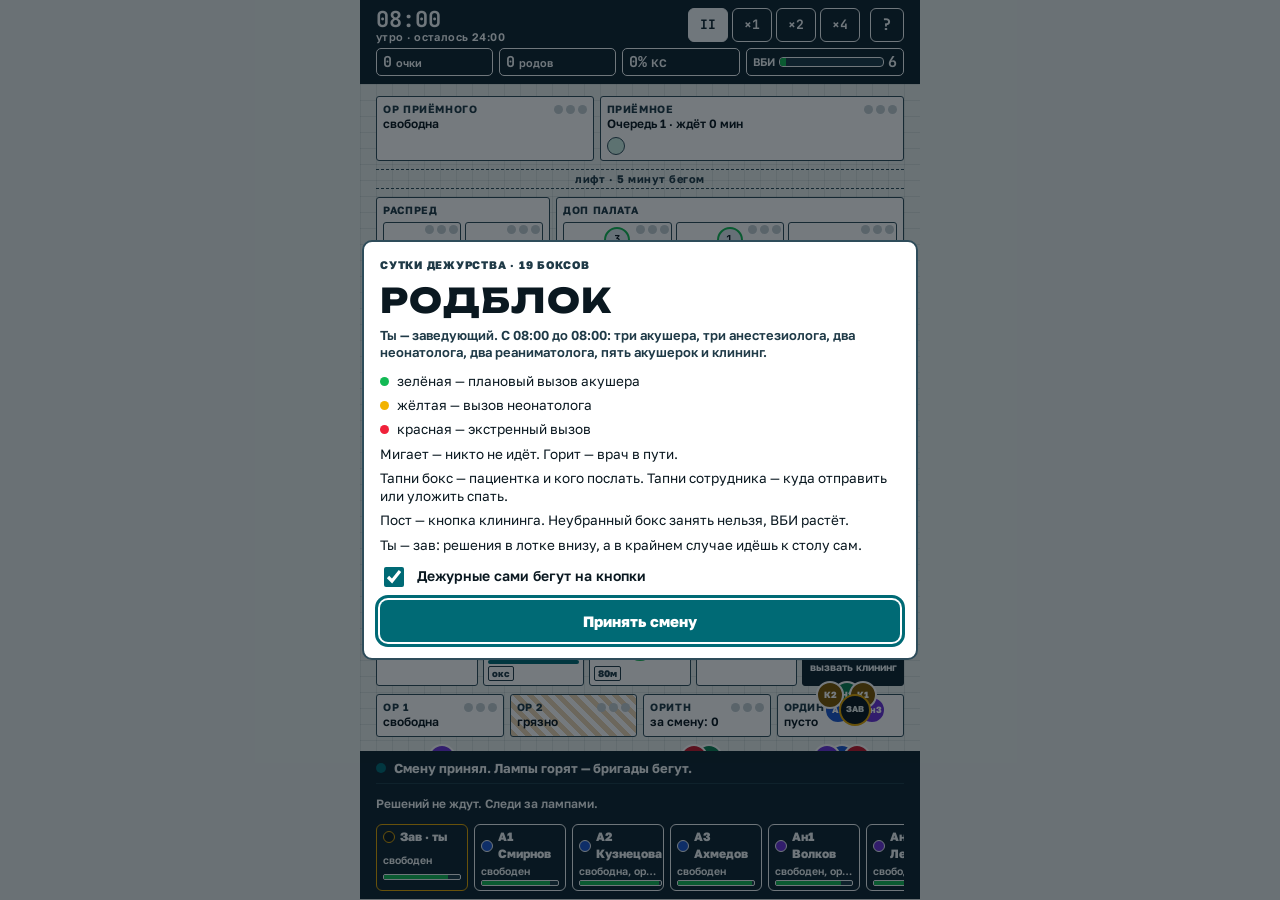
==== index.html @ 750692af "Родблок: менеджер родового отделения в духе Theme Hospital Сутки дежурства за заведующего: 19 боксов" ====
<!doctype html>
<html lang="ru">
<head>
<meta charset="utf-8">
<meta name="viewport" content="width=device-width, initial-scale=1, viewport-fit=cover">
<meta name="theme-color" content="#0E2430">
<meta name="description" content="Родблок — менеджер родового отделения в духе Theme Hospital: сутки дежурства за заведующего.">
<title>Родблок</title>
<link rel="icon" href="data:image/svg+xml,%3Csvg xmlns='http://www.w3.org/2000/svg' viewBox='0 0 32 32'%3E%3Crect width='32' height='32' rx='6' fill='%230E2430'/%3E%3Ccircle cx='9' cy='16' r='4' fill='%2312B954'/%3E%3Ccircle cx='16' cy='16' r='4' fill='%23F2B300'/%3E%3Ccircle cx='23' cy='16' r='4' fill='%23F0213A'/%3E%3C/svg%3E">
<link rel="preconnect" href="https://fonts.googleapis.com"><link rel="preconnect" href="https://fonts.gstatic.com" crossorigin>
<link rel="stylesheet" href="https://fonts.googleapis.com/css2?family=Golos+Text:wght@400;600;700;800&family=JetBrains+Mono:wght@500;700&family=Unbounded:wght@700;800&display=swap">
<style>
:root { color-scheme: light; padding-top: env(safe-area-inset-top, 0px); padding-bottom: env(safe-area-inset-bottom, 0px); }
html, body { margin: 0; }
img { max-width: 100%; }
/* План этажа: бумага с сеткой, чернильные стены, лампы вызова — единственный яркий акцент */
:root {
  --bg: #E7EDEB; --paper: #FFFFFF; --ink: #0A1820; --ink2: #1F3A47; --line: #2E4C5A; --grid: rgba(31, 58, 71, .09);
  --desk: #0E2430; --on-desk: #F3F8FA; --desk2: #1C3B49;
  --accent: #006A75; --on-accent: #FFFFFF;
  --ok: #08703D; --warn: #8F4F00; --bad: #B3101D; --violet: #5428C2; --pink: #A3104F;
  --lamp-g: #12B954; --lamp-y: #F2B300; --lamp-r: #F0213A; --lamp-off: #C3CED3;
  --ph-lat: #DDE8F0; --ph-act: #CBEDE3; --ph-pp: #F7DCE8;
  --dirty: #6E3F0C; --dirty-bg: #EBD6B4;
  --c-zav: #0A1820; --c-obst: #1B57CF; --c-anest: #6B32D9; --c-neo: #097F53; --c-reanim: #C4182A; --c-clean: #7D5800; --on-tok: #FFFFFF; --gold: #E1A400;
  --sheet: #FFFFFF; --scrim: rgba(4, 14, 20, .55);
  --f-ui: "Golos Text", system-ui, -apple-system, "Segoe UI", sans-serif;
  --f-d: "Unbounded", "Golos Text", system-ui, sans-serif;
  --f-m: "JetBrains Mono", ui-monospace, "SF Mono", Menlo, monospace;
}
@media (prefers-color-scheme: dark) {
  :root:not([data-theme="light"]) {
    --bg: #0A141A; --paper: #12222B; --ink: #F2F7F9; --ink2: #CFE1E8; --line: #8BB0BF; --grid: rgba(139, 176, 191, .09);
    --desk: #152E3A; --on-desk: #F3F8FA; --desk2: #2A4C5B;
    --accent: #45D3DD; --on-accent: #04161B;
    --ok: #45E08F; --warn: #FFB547; --bad: #FF6170; --violet: #B49BFF; --pink: #FF7AB0;
    --lamp-g: #2BE071; --lamp-y: #FFC933; --lamp-r: #FF4459; --lamp-off: #2C3E47;
    --ph-lat: #1D3442; --ph-act: #143F37; --ph-pp: #43203A;
    --dirty: #F3B565; --dirty-bg: #3D2B15;
    --c-zav: #F2F7F9; --c-obst: #6E9DFF; --c-anest: #B08BFF; --c-neo: #3DDC9C; --c-reanim: #FF6B79; --c-clean: #E6BA48; --on-tok: #06121A; --gold: #FFC533;
    --sheet: #12222B; --scrim: rgba(0, 0, 0, .62);
    color-scheme: dark;
  }
}
:root[data-theme="dark"] {
  --bg: #0A141A; --paper: #12222B; --ink: #F2F7F9; --ink2: #CFE1E8; --line: #8BB0BF; --grid: rgba(139, 176, 191, .09);
  --desk: #152E3A; --on-desk: #F3F8FA; --desk2: #2A4C5B;
  --accent: #45D3DD; --on-accent: #04161B;
  --ok: #45E08F; --warn: #FFB547; --bad: #FF6170; --violet: #B49BFF; --pink: #FF7AB0;
  --lamp-g: #2BE071; --lamp-y: #FFC933; --lamp-r: #FF4459; --lamp-off: #2C3E47;
  --ph-lat: #1D3442; --ph-act: #143F37; --ph-pp: #43203A;
  --dirty: #F3B565; --dirty-bg: #3D2B15;
  --c-zav: #F2F7F9; --c-obst: #6E9DFF; --c-anest: #B08BFF; --c-neo: #3DDC9C; --c-reanim: #FF6B79; --c-clean: #E6BA48; --on-tok: #06121A; --gold: #FFC533;
  --sheet: #12222B; --scrim: rgba(0, 0, 0, .62);
  color-scheme: dark;
}
html, body { background: var(--bg); color: var(--ink); }
body { font-family: var(--f-ui); font-size: 14px; line-height: 1.35; -webkit-tap-highlight-color: transparent; }
body::before { content: ""; position: fixed; inset: 0 0 auto; height: env(safe-area-inset-top, 0px); z-index: 30; background: var(--desk); }
button { font: inherit; color: inherit; cursor: pointer; }
button:focus-visible, [data-act]:focus-visible { outline: 3px solid var(--accent); outline-offset: 2px; }
#app { max-width: 560px; margin: 0 auto; min-height: 100%; display: flex; flex-direction: column; }

/* HUD */
.hud { position: sticky; top: env(safe-area-inset-top, 0px); z-index: 20; background: var(--desk); color: var(--on-desk); }
.hud-in { padding-left: max(16px, env(safe-area-inset-left, 0px)); padding-right: max(16px, env(safe-area-inset-right, 0px)); padding-block: 8px; display: grid; gap: 6px; }
.hud-row { display: flex; align-items: center; gap: 10px; }
.brand { font-family: var(--f-d); font-weight: 800; font-size: 13px; letter-spacing: .08em; }
.clock { font-family: var(--f-m); font-weight: 700; font-size: 22px; font-variant-numeric: tabular-nums; line-height: 1; }
.clock small { display: block; font-family: var(--f-ui); font-size: 11px; font-weight: 600; letter-spacing: .04em; opacity: 1; color: var(--on-desk); }
.speed { margin-left: auto; display: flex; gap: 4px; }
.speed button, .gear { min-width: 40px; height: 34px; border-radius: 6px; border: 1.5px solid var(--on-desk); background: transparent; color: var(--on-desk); font-weight: 700; font-size: 13px; font-family: var(--f-m); }
.speed button[aria-pressed="true"] { background: var(--on-desk); color: var(--desk); }
.gear { min-width: 34px; font-size: 16px; }
.stats { gap: 6px; }
.stat { flex: 1; min-width: 0; display: flex; align-items: baseline; gap: 4px; padding: 3px 6px; border: 1px solid var(--on-desk); border-radius: 5px; }
.stat b { font-family: var(--f-m); font-size: 15px; font-variant-numeric: tabular-nums; }
.stat span { font-size: 11px; font-weight: 600; }
.stat.vbi { flex: 1.4; align-items: center; }
.meter { flex: 1; height: 8px; border-radius: 4px; background: var(--desk2); border: 1px solid var(--on-desk); overflow: hidden; }
.meter i { display: block; height: 100%; width: 0; background: var(--lamp-g); transition: width .4s; }

/* План этажа */
.board { position: relative; flex: 1; padding-left: max(16px, env(safe-area-inset-left, 0px)); padding-right: max(16px, env(safe-area-inset-right, 0px)); padding-block: 12px 14px; display: grid; gap: 8px;
  background-image: linear-gradient(var(--grid) 1px, transparent 1px), linear-gradient(90deg, var(--grid) 1px, transparent 1px); background-size: 16px 16px; }
.wing { display: grid; gap: 6px; }
.w-priem { grid-template-columns: 1.25fr 1.75fr; }
.w-rd { grid-template-columns: 1fr 2fr; }
.w-bottom { grid-template-columns: repeat(4, 1fr); }
.room { position: relative; background: var(--paper); border: 1.5px solid var(--line); border-radius: 3px; padding: 5px 6px; min-width: 0; cursor: pointer; }
.lbl { font-size: 10.5px; font-weight: 700; letter-spacing: .06em; text-transform: uppercase; color: var(--ink2); display: flex; justify-content: space-between; gap: 4px; align-items: center; }
.lift { text-align: center; font-size: 11px; font-weight: 700; color: var(--ink2); letter-spacing: .05em; border-block: 1.5px dashed var(--line); padding-block: 2px; }
.sub { font-size: 12px; font-weight: 600; color: var(--ink); }
.queue { display: flex; flex-wrap: wrap; gap: 3px; margin-top: 4px; min-height: 18px; }
.qd { width: 16px; height: 16px; border-radius: 50%; background: var(--ph-act); border: 1.5px solid var(--line); }
.qd.hot { background: var(--lamp-r); border-color: var(--bad); }
.beds { display: grid; gap: 4px; margin-top: 4px; }
.beds.b2 { grid-template-columns: repeat(2, 1fr); }
.beds.b6 { grid-template-columns: repeat(3, 1fr); }
.bed { position: relative; height: 34px; border: 1.5px solid var(--line); border-radius: 3px; display: flex; align-items: center; justify-content: center; gap: 3px; background: var(--paper); cursor: pointer; }
.bed .lamps { position: absolute; top: 2px; right: 2px; }
.boxes { display: grid; grid-template-columns: repeat(5, 1fr); gap: 5px; }
.box { position: relative; min-height: 72px; background: var(--paper); border: 1.5px solid var(--line); border-radius: 3px; padding: 3px 4px 4px; display: flex; flex-direction: column; gap: 2px; cursor: pointer; min-width: 0; }
.bx-h { display: flex; justify-content: space-between; align-items: center; }
.bx-n { font-family: var(--f-m); font-size: 12px; font-weight: 700; }
.bx-b { flex: 1; display: flex; align-items: center; justify-content: center; }
.bx-f { display: flex; flex-wrap: wrap; gap: 2px; min-height: 13px; }
.dbar { height: 4px; border-radius: 2px; background: var(--lamp-off); overflow: hidden; }
.dbar i { display: block; height: 100%; background: var(--accent); }
.zone-tag { position: absolute; left: 3px; bottom: -1px; }
.dirty { background: repeating-linear-gradient(45deg, var(--dirty-bg) 0 5px, var(--paper) 5px 10px); }
.dirty-l { font-size: 10px; font-weight: 800; color: var(--dirty); text-transform: uppercase; letter-spacing: .04em; text-align: center; }
.post { background: var(--desk); color: var(--on-desk); border-color: var(--desk); display: flex; flex-direction: column; align-items: center; justify-content: center; gap: 3px; text-align: center; }
.post b { font-size: 11px; letter-spacing: .05em; text-transform: uppercase; }
.post .cnt { font-family: var(--f-m); font-size: 18px; font-weight: 700; }
.post small { font-size: 10.5px; font-weight: 700; }

/* пациентка */
.pt { width: 28px; height: 28px; border-radius: 50%; display: inline-flex; align-items: center; justify-content: center; font-family: var(--f-m); font-weight: 700; font-size: 13px; color: var(--ink); background: var(--ph-act); border: 2.5px solid var(--lamp-g); }
.pt.lat { background: var(--ph-lat); }
.pt.sec { background: var(--violet); color: var(--on-tok); }
.pt.pp { background: var(--ph-pp); font-size: 10px; }
.pt.em { background: var(--lamp-r); color: #fff; }
.pt.c-S { border-color: var(--lamp-y); }
.pt.c-P, .pt.c-B { border-color: var(--lamp-r); }
.pt.c-B { animation: blink .7s steps(2, start) infinite; }
.pt.sm { width: 22px; height: 22px; font-size: 11px; border-width: 2px; }
.tag { font-size: 9.5px; font-weight: 800; line-height: 1; padding: 2px 3px; border-radius: 2px; border: 1px solid currentColor; color: var(--ink2); }
.tag.r { color: var(--bad); } .tag.v { color: var(--violet); } .tag.o { color: var(--ok); } .tag.w { color: var(--warn); }

/* лампы вызова */
.lamps { display: inline-flex; gap: 3px; }
.lamp { width: 9px; height: 9px; border-radius: 50%; background: var(--lamp-off); display: inline-block; }
.lamp.g.on { background: var(--lamp-g); } .lamp.y.on { background: var(--lamp-y); } .lamp.r.on { background: var(--lamp-r); }
.lamp.on.blink { animation: blink .8s steps(2, start) infinite; box-shadow: 0 0 0 2px var(--paper), 0 0 6px 1px currentColor; }
.lamp.g { color: var(--lamp-g); } .lamp.y { color: var(--lamp-y); } .lamp.r { color: var(--lamp-r); }
@keyframes blink { to { visibility: hidden; } }

/* бригада */
.tokens { position: absolute; inset: 0; pointer-events: none; }
.tok { position: absolute; left: 0; top: 0; width: 24px; height: 24px; margin: -12px 0 0 -12px; border-radius: 50%; display: flex; align-items: center; justify-content: center; font-size: 9px; font-weight: 800; color: var(--on-tok); border: 2px solid var(--paper); pointer-events: auto; cursor: pointer; transition-property: transform; transition-timing-function: linear; will-change: transform; z-index: 5; }
.tok.zav { background: var(--c-zav); color: var(--bg); border-color: var(--gold); width: 28px; height: 28px; margin: -14px 0 0 -14px; font-size: 8.5px; z-index: 6; }
.tok.obst { background: var(--c-obst); } .tok.anest { background: var(--c-anest); } .tok.neo { background: var(--c-neo); } .tok.reanim { background: var(--c-reanim); } .tok.clean { background: var(--c-clean); }
.tok.rest { opacity: .55; } .tok.away { display: none; }
.tok.tired::after { content: ""; position: absolute; right: -3px; top: -3px; width: 8px; height: 8px; border-radius: 50%; background: var(--lamp-y); border: 1.5px solid var(--paper); }

/* нижняя панель */
.dock { position: sticky; bottom: 0; z-index: 20; background: var(--desk); color: var(--on-desk); padding-bottom: env(safe-area-inset-bottom, 0px); }
.dock-in { padding-left: max(16px, env(safe-area-inset-left, 0px)); padding-right: max(16px, env(safe-area-inset-right, 0px)); padding-block: 6px 8px; display: grid; gap: 6px; }
.tray, .staffbar { display: flex; gap: 6px; overflow-x: auto; scrollbar-width: none; }
.tray::-webkit-scrollbar, .staffbar::-webkit-scrollbar { display: none; }
.tray:empty::before { content: "Решений не ждут. Следи за лампами."; font-size: 12px; font-weight: 600; padding: 6px 0; }
.pill { flex: none; border: 1.5px solid var(--on-desk); background: transparent; color: var(--on-desk); border-radius: 16px; padding: 5px 10px; font-size: 12.5px; font-weight: 700; white-space: nowrap; }
.pill.red { background: var(--lamp-r); border-color: var(--lamp-r); color: #fff; animation: pulse 1.2s ease-in-out infinite; }
.pill.zv { background: var(--gold); border-color: var(--gold); color: #1A1200; }
@keyframes pulse { 50% { transform: scale(1.04); } }
.chip { flex: none; width: 92px; text-align: left; border-radius: 6px; border: 1.5px solid var(--on-desk); background: transparent; color: var(--on-desk); padding: 4px 6px; display: grid; gap: 2px; }
.chip .cn { display: flex; gap: 5px; align-items: center; font-weight: 800; font-size: 12px; }
.chip .dot { width: 10px; height: 10px; border-radius: 50%; flex: none; border: 1.5px solid var(--on-desk); }
.chip .cs { font-size: 10.5px; font-weight: 600; white-space: nowrap; overflow: hidden; text-overflow: ellipsis; }
.chip .en { height: 4px; border-radius: 2px; background: var(--desk2); border: 1px solid var(--on-desk); overflow: hidden; }
.chip .en i { display: block; height: 100%; background: var(--lamp-g); }
.chip.zav { border-color: var(--gold); }
.dot.zav { background: var(--c-zav); border-color: var(--gold); } .dot.obst { background: var(--c-obst); } .dot.anest { background: var(--c-anest); } .dot.neo { background: var(--c-neo); } .dot.reanim { background: var(--c-reanim); } .dot.clean { background: var(--c-clean); }

/* шторка и модалки */
.scrim { position: fixed; inset: 0; background: var(--scrim); z-index: 40; }
.sheet { position: fixed; left: 0; right: 0; bottom: 0; z-index: 41; max-height: 78vh; overflow-y: auto; background: var(--sheet); color: var(--ink); border-top: 2px solid var(--line); border-radius: 12px 12px 0 0; padding-left: max(16px, env(safe-area-inset-left, 0px)); padding-right: max(16px, env(safe-area-inset-right, 0px)); padding-block: 14px calc(16px + env(safe-area-inset-bottom, 0px)); max-width: 560px; margin: 0 auto; }
.modal { position: fixed; inset: 0; z-index: 42; display: flex; align-items: center; justify-content: center; padding-left: max(16px, env(safe-area-inset-left, 0px)); padding-right: max(16px, env(safe-area-inset-right, 0px)); padding-block: calc(12px + env(safe-area-inset-top, 0px)) calc(12px + env(safe-area-inset-bottom, 0px)); }
.card { width: 100%; max-width: 520px; max-height: 100%; overflow-y: auto; background: var(--sheet); color: var(--ink); border: 2px solid var(--line); border-radius: 10px; padding: 16px; display: grid; gap: 10px; }
.card.red { border-color: var(--bad); box-shadow: 0 0 0 4px color-mix(in srgb, var(--lamp-r) 35%, transparent); }
.eyebrow { font-size: 11px; font-weight: 800; letter-spacing: .07em; text-transform: uppercase; color: var(--ink2); }
.card.red .eyebrow { color: var(--bad); }
h2 { font-family: var(--f-d); font-weight: 800; font-size: 19px; line-height: 1.2; margin: 0; text-wrap: balance; }
h3 { font-size: 15px; margin: 0; }
.who { font-size: 13px; font-weight: 600; color: var(--ink2); }
.clue { font-size: 15px; line-height: 1.45; margin: 0; }
.opts { display: grid; gap: 8px; }
.opt { text-align: left; padding: 11px 12px; border-radius: 8px; border: 1.5px solid var(--line); background: var(--paper); color: var(--ink); font-size: 14.5px; font-weight: 600; line-height: 1.3; }
.opt:active { transform: translateY(1px); }
.fb { border-radius: 8px; padding: 10px 12px; border: 2px solid var(--ok); display: grid; gap: 6px; }
.fb.bad { border-color: var(--bad); }
.fb b { font-size: 15px; } .fb.ok b { color: var(--ok); } .fb.bad b { color: var(--bad); }
.btn { border: 0; border-radius: 8px; padding: 11px 16px; font-weight: 800; font-size: 15px; background: var(--accent); color: var(--on-accent); }
.btn.o { background: transparent; color: var(--ink); border: 1.5px solid var(--line); }
.btn.sm { padding: 7px 10px; font-size: 13px; }
.row { display: flex; gap: 8px; flex-wrap: wrap; align-items: center; }
.kv { display: grid; grid-template-columns: auto 1fr; gap: 3px 10px; font-size: 13.5px; }
.kv dt { font-weight: 700; color: var(--ink2); } .kv dd { margin: 0; font-weight: 600; }
.tasklist { display: grid; gap: 8px; }
.tk { border: 1.5px solid var(--line); border-radius: 8px; padding: 8px 10px; display: grid; gap: 6px; }
.tk.red { border-color: var(--bad); }
.tk-h { display: flex; justify-content: space-between; gap: 8px; font-weight: 800; }
.need { font-size: 13px; font-weight: 600; }
.ctg { width: 100%; height: auto; display: block; border: 1.5px solid var(--line); border-radius: 6px; background: var(--paper); }
.ctg .gl { stroke: var(--grid); stroke-width: 1; } .ctg .gm { stroke: var(--ink2); stroke-width: .6; opacity: .45; }
.ctg .band { fill: var(--ph-act); opacity: .7; }
.ctg .fhr { fill: none; stroke: var(--ink); stroke-width: 1.4; stroke-linejoin: round; }
.ctg .toco { fill: none; stroke: var(--accent); stroke-width: 1.4; }
.ctg text { fill: var(--ink2); font-size: 9px; font-family: var(--f-m); font-weight: 700; }
.legend { display: grid; gap: 6px; font-size: 13.5px; }
.legend div { display: flex; gap: 8px; align-items: center; }
.toasts { position: fixed; z-index: 35; top: calc(env(safe-area-inset-top, 0px) + 92px); left: 0; right: 0; display: grid; justify-items: center; gap: 6px; pointer-events: none; padding-left: max(16px, env(safe-area-inset-left, 0px)); padding-right: max(16px, env(safe-area-inset-right, 0px)); }
.toast { max-width: 520px; width: 100%; background: var(--sheet); color: var(--ink); border: 2px solid var(--line); border-radius: 8px; padding: 7px 10px; font-size: 13px; font-weight: 700; display: flex; gap: 8px; align-items: center; animation: tin .25s ease-out; }
.toast i { width: 10px; height: 10px; border-radius: 50%; flex: none; background: var(--accent); }
.toast.bad { border-color: var(--bad); } .toast.bad i { background: var(--lamp-r); }
.toast.good i { background: var(--lamp-g); } .toast.warn { border-color: var(--warn); } .toast.warn i { background: var(--lamp-y); }
@keyframes tin { from { transform: translateY(-6px); opacity: 0; } }
.big { font-family: var(--f-d); font-weight: 800; font-size: 34px; letter-spacing: .04em; line-height: 1; margin: 0; }
.stars { font-size: 26px; letter-spacing: 4px; color: var(--gold); }
.rep { display: grid; grid-template-columns: repeat(3, minmax(0, 1fr)); gap: 6px; }
.rep span { overflow-wrap: anywhere; }
.rep div { border: 1.5px solid var(--line); border-radius: 6px; padding: 6px; display: grid; }
.rep b { font-family: var(--f-m); font-size: 18px; } .rep span { font-size: 11.5px; font-weight: 700; color: var(--ink2); }
.revl { display: grid; gap: 6px; font-size: 13px; }
.revl div { border-bottom: 1px solid var(--grid); padding-bottom: 6px; }
.ok-t { color: var(--ok); font-weight: 800; } .bad-t { color: var(--bad); font-weight: 800; }
.switch { display: flex; gap: 10px; align-items: center; font-weight: 600; font-size: 14px; }
.switch input { width: 20px; height: 20px; accent-color: var(--accent); }
@media (prefers-reduced-motion: reduce) { .tok { transition: none !important; } .lamp.on.blink, .pill.red, .pt.c-B { animation: none; } .toast { animation: none; } }
.zones { display: flex; flex-wrap: wrap; gap: 4px; }
.zn { font-size: 11px; font-weight: 700; color: var(--ink2); padding: 2px 7px; border: 1px solid var(--line); border-radius: 10px; background: var(--paper); }
.zn.hot { color: var(--bad); border-color: var(--bad); }
.room.static { cursor: default; }
.box > *, .bed > *, .room > *, .chip > *, .pill > * { pointer-events: none; }
.room.static > .beds { pointer-events: auto; }
.opt[disabled] { border-style: dashed; cursor: default; }
[hidden] { display: none !important; }
.ticker { display: flex; gap: 8px; align-items: center; width: 100%; min-width: 0; text-align: left; background: transparent; border: 0; border-bottom: 1px solid var(--desk2); color: var(--on-desk); font-size: 13px; font-weight: 700; padding: 3px 0 6px; }
.ticker span { flex: 1; min-width: 0; white-space: nowrap; overflow: hidden; text-overflow: ellipsis; }
.ticker b { flex: none; font-size: 11px; letter-spacing: .05em; text-transform: uppercase; text-decoration: underline; text-underline-offset: 3px; }
.ticker i { width: 10px; height: 10px; border-radius: 50%; flex: none; background: var(--accent); }
.ticker.bad i { background: var(--lamp-r); } .ticker.good i { background: var(--lamp-g); } .ticker.warn i { background: var(--lamp-y); }
.ticker.flash span { animation: tflash .7s ease-out; }
@keyframes tflash { from { color: var(--lamp-y); } }
.ticker > * { pointer-events: none; }
.lbl > span:first-child { min-width: 0; }
.lbl .lamps { flex: none; }
.box { min-height: 66px; }
.clock small { white-space: nowrap; }
.boss { display: grid; grid-template-columns: auto minmax(0, 1fr) auto; align-items: center; column-gap: 8px; row-gap: 4px; border-radius: 6px; padding: 5px 8px; background: var(--bad); color: var(--paper); font-size: 12.5px; font-weight: 700; min-width: 0; }
.boss b { font-family: var(--f-d); font-size: 11px; letter-spacing: .08em; flex: none; }
.boss .bn { min-width: 0; white-space: nowrap; overflow: hidden; text-overflow: ellipsis; }
.boss .bt { flex: none; font-family: var(--f-m); font-variant-numeric: tabular-nums; }
.boss .hp { grid-column: 1 / -1; height: 7px; border-radius: 4px; border: 1.5px solid var(--paper); overflow: hidden; }
.boss .hp i { display: block; height: 100%; background: var(--paper); transition: width .4s; }
.boss.warn { background: var(--lamp-y); color: #1A1200; animation: pulse 1.4s ease-in-out infinite; }
.qd.opb { background: var(--violet); border-color: var(--violet); }
@media (prefers-reduced-motion: reduce) { .boss.warn { animation: none; } }
</style>
</head>
<body>
<div id="app">
  <header class="hud"><div class="hud-in">
    <div class="hud-row">
      <div class="clock"><span id="clk">08:00</span><small id="clkSub">сутки начались</small></div>
      <div class="speed" role="group" aria-label="Скорость игры">
        <button type="button" id="sp0" data-act="speed" data-v="0" aria-label="Пауза">II</button>
        <button type="button" id="sp1" data-act="speed" data-v="1">×1</button>
        <button type="button" id="sp2" data-act="speed" data-v="2">×2</button>
        <button type="button" id="sp4" data-act="speed" data-v="4">×4</button>
      </div>
      <button type="button" class="gear" data-act="settings" aria-label="Правила и настройки">?</button>
    </div>
    <div class="hud-row stats">
      <div class="stat"><b id="hScore">0</b><span>очки</span></div>
      <div class="stat"><b id="hBirths">0</b><span>родов</span></div>
      <div class="stat"><b id="hCs">0%</b><span>КС</span></div>
      <div class="stat vbi"><span>ВБИ</span><div class="meter"><i id="hVbiBar"></i></div><b id="hVbi">6</b></div>
    </div>
    <div class="boss" id="boss" hidden></div>
  </div></header>
  <main class="board" id="board">
    <section class="wing w-priem">
      <div class="room" id="r-orP" data-act="room" data-loc="orP"></div>
      <div class="room" id="r-priem" data-act="room" data-loc="priem"></div>
    </section>
    <div class="lift">лифт · 5 минут бегом</div>
    <section class="wing w-rd">
      <div class="room static"><div class="lbl"><span>Распред</span></div><div class="beds b2" id="beds-raspred"></div></div>
      <div class="room static"><div class="lbl"><span>Доп палата</span></div><div class="beds b6" id="beds-dop"></div></div>
    </section>
    <div class="zones" id="zones"></div>
    <section class="boxes" id="boxes"></section>
    <section class="wing w-bottom">
      <div class="room" id="r-or1" data-act="room" data-loc="or1"></div>
      <div class="room" id="r-or2" data-act="room" data-loc="or2"></div>
      <div class="room" id="r-oritn" data-act="room" data-loc="oritn"></div>
      <div class="room" id="r-ord" data-act="room" data-loc="ord"></div>
    </section>
    <div class="tokens" id="tokens"></div>
  </main>
  <footer class="dock"><div class="dock-in">
    <button type="button" class="ticker" id="ticker" data-act="log" aria-label="Журнал смены"></button>
    <div class="tray" id="tray"></div>
    <div class="staffbar" id="staffbar"></div>
  </div></footer>
</div>
<div class="scrim" id="scrim" hidden data-act="close"></div>
<section class="sheet" id="sheet" hidden role="dialog" aria-modal="true" aria-label="Подробности"></section>
<div class="modal" id="modal" hidden role="dialog" aria-modal="true" aria-label="Решение"></div>
<script>
/* ===== РОДБЛОК · данные ===== */
const START_HOUR = 8;
const SHIFT = 1440;

const LOC = {};
function defLoc(id, x, y, zone, label) { LOC[id] = { id, x, y, zone, label }; }
defLoc('orP', 0, 0, 'priem', 'ОР приёмного');
defLoc('priem', 2.6, 0, 'priem', 'Приёмное');
defLoc('raspred0', 0.2, 1.8, 'rb', 'Распред, место 1');
defLoc('raspred1', 0.9, 1.8, 'rb', 'Распред, место 2');
for (let i = 0; i < 6; i++) defLoc('dop' + i, 2.0 + (i % 3) * 0.8, 1.6 + Math.floor(i / 3) * 0.5, 'rb', 'Доп палата, место ' + (i + 1));
for (let i = 1; i <= 19; i++) { const k = i - 1; defLoc('box' + i, k % 5, 3 + Math.floor(k / 5), 'rb', 'Бокс ' + i); }
defLoc('post', 4, 6, 'rb', 'Пост');
defLoc('or1', 0, 7.4, 'rb', 'Операционная 1');
defLoc('or2', 1.3, 7.4, 'rb', 'Операционная 2');
defLoc('oritn', 2.6, 7.4, 'rb', 'ОРИТН');
defLoc('ord', 3.9, 7.4, 'rb', 'Ординаторская');

function travelTime(a, b) {
  if (!a || !b || a === b) return 0;
  const A = LOC[a], B = LOC[b];
  if (!A || !B) return 3;
  let t = 1 + (Math.abs(A.x - B.x) + Math.abs(A.y - B.y)) * 0.45;
  if ((A.zone === 'priem') !== (B.zone === 'priem')) t += 5; // лифт
  return Math.max(1, Math.round(t));
}

const BOX_IDS = Array.from({ length: 19 }, (_, i) => 'box' + (i + 1));
const DOP_IDS = [0, 1, 2, 3, 4, 5].map(i => 'dop' + i);
const RASPRED_IDS = ['raspred0', 'raspred1'];
const OR_IDS = ['or1', 'or2'];
const BED_IDS = [...RASPRED_IDS, ...DOP_IDS, ...BOX_IDS, ...OR_IDS, 'orP'];
const ZONES = ['А', 'Б', 'В', 'Г'];
function zoneOf(loc) { if (!loc || !loc.startsWith('box')) return 'rd'; return Math.floor((+loc.slice(3) - 1) / 5); }
const MIDWIVES = { 0: 'Оля', 1: 'Наташа', 2: 'Ира', 3: 'Лена', rd: 'Света' };

const ROSTER = [
  { id: 'zav', role: 'zav', name: 'Зав', short: 'ЗАВ', start: 'post' },
  { id: 'a1', role: 'obst', name: 'Смирнов', short: 'А1', start: 'post' },
  { id: 'a2', role: 'obst', name: 'Кузнецова', short: 'А2', start: 'ord', f: 1 },
  { id: 'a3', role: 'obst', name: 'Ахмедов', short: 'А3', start: 'raspred0' },
  { id: 'an1', role: 'anest', name: 'Волков', short: 'Ан1', start: 'ord' },
  { id: 'an2', role: 'anest', name: 'Лебедев', short: 'Ан2', start: 'or1' },
  { id: 'an3', role: 'anest', name: 'Зайцева', short: 'Ан3', start: 'post', f: 1 },
  { id: 'n1', role: 'neo', name: 'Белова', short: 'Н1', start: 'oritn', f: 1 },
  { id: 'n2', role: 'neo', name: 'Орлова', short: 'Н2', start: 'post', f: 1 },
  { id: 'r1', role: 'reanim', name: 'Громов', short: 'Р1', start: 'oritn' },
  { id: 'r2', role: 'reanim', name: 'Соколова', short: 'Р2', start: 'ord', f: 1 },
  { id: 'k1', role: 'clean', name: 'Галина', short: 'К1', start: 'post', f: 1 },
  { id: 'k2', role: 'clean', name: 'Нурлан', short: 'К2', start: 'post' },
];
const ROLES = {
  zav: 'Заведующий — это ты',
  obst: 'Акушер-гинеколог',
  anest: 'Анестезиолог',
  neo: 'Неонатолог',
  reanim: 'Неонатолог-реаниматолог',
  clean: 'Клининг',
};
const NEED_LABEL = { obst: 'акушер', neo: 'неонатолог', reanim: 'реаниматолог', anest: 'анестезиолог', clean: 'клининг', any: 'кто-нибудь', zav: 'зав лично' };

const SURN = ['Иванова', 'Петрова', 'Смирнова', 'Попова', 'Васильева', 'Михайлова', 'Новикова', 'Фёдорова', 'Морозова', 'Алексеева', 'Семёнова', 'Егорова', 'Павлова', 'Козлова', 'Степанова', 'Николаева', 'Андреева', 'Макарова', 'Никитина', 'Захарова', 'Соловьёва', 'Борисова', 'Яковлева', 'Григорьева', 'Романова', 'Воробьёва', 'Сергеева', 'Кузьмина', 'Фролова', 'Александрова', 'Дмитриева', 'Королёва', 'Гусева', 'Киселёва', 'Ильина', 'Максимова', 'Полякова', 'Сорокина', 'Виноградова', 'Ковалёва', 'Медведева', 'Антонова', 'Тарасова', 'Жукова', 'Баранова', 'Филиппова', 'Комарова', 'Давыдова', 'Беляева', 'Герасимова', 'Богданова', 'Осипова', 'Матвеева', 'Титова', 'Марченко', 'Абрамова', 'Шевченко', 'Каримова', 'Алиева', 'Ким'];

/* Поступления: что видит дежурный на осмотре и куда правильно */
const CASES = [
  { k: 'active', w: 38, dil: [5, 8], what: 'Регулярные схватки через 3–4 минуты', ok: 'box', why: 'Активная фаза — с 5 см (ВОЗ, 2018). Её место — бокс.' },
  { k: 'latent', w: 20, dil: [2, 4], what: 'Схватки через 6–8 минут, слабые', ok: 'dop', why: 'Латентная фаза: наблюдение в палате, бокс пока ни к чему.' },
  { k: 'false', w: 10, dil: [0, 1], what: 'Схватки нерегулярные, шейка без динамики', ok: 'opb', why: 'Нет родовой деятельности и динамики шейки — это не роды. В ОПБ.' },
  { k: 'prom', w: 9, dil: [1, 2], what: 'Подтекают светлые воды 2 часа, схваток нет', ok: 'dop', why: 'ДИВ без схваток: наблюдение и решение об индукции в палате. Бокс — когда начнутся роды.' },
  { k: 'push', w: 5, dil: [10, 10], what: 'Тужится прямо в приёмном', ok: 'box', why: 'Потужной период — в бокс немедленно.' },
  { k: 'pe', w: 5, dil: [3, 6], what: 'АД 165/112, головная боль, «мушки» перед глазами', ok: 'box', why: 'Тяжёлая преэклампсия в родах: бокс, магния сульфат, контроль АД. Путь родоразрешения — по акушерской ситуации.' },
  { k: 'previa', w: 3, dil: [0, 2], what: 'Кровянистые выделения, по УЗИ полное предлежание плаценты', ok: 'or', why: 'Полное предлежание плаценты с кровотечением — только кесарево.' },
  { k: 'transverse', w: 3, dil: [3, 5], what: 'Поперечное положение плода, регулярные схватки', ok: 'or', why: 'Поперечное положение плода в родах — показание к кесареву.' },
  { k: 'preterm', w: 5, dil: [5, 7], what: 'Регулярные схватки, срок недоношенный', ok: 'box', why: 'Преждевременные роды: бокс, на роды — реаниматолог.' },
];
const CASE = Object.fromEntries(CASES.map(c => [c.k, c]));
CASE.planned = { k: 'planned', dil: [0, 0], ok: 'or' };
CASE.abrupt = { k: 'abrupt', dil: [2, 4], ok: 'or' };
CASE.lift = { k: 'lift', dil: [10, 10], ok: 'box' };
const PLANNED_WHY = ['два рубца на матке', 'тазовое предлежание, плод ~4100 г', 'полное предлежание плаценты', 'ВИЧ, высокая вирусная нагрузка'];
const ROUTES = [
  { k: 'box', label: 'В родовой бокс' },
  { k: 'dop', label: 'В доп палату' },
  { k: 'or', label: 'В операционную на КС' },
  { k: 'opb', label: 'В ОПБ — это не роды' },
];

/* Клинические решения */
const DEC = {
  ctgS: {
    title: 'Сомнительная КТГ',
    clue: 'Повторяющиеся вариабельные децелерации, базальный ритм 140, вариабельность сохранена.',
    opts: [
      { k: 'ok', label: 'Внутриутробная реанимация: на бок, стоп окситоцин, инфузия, переоценка' },
      { k: 'watch', label: 'Просто наблюдать' },
      { k: 'cs', label: 'Срочное КС' },
    ],
    why: 'Сомнительная КТГ: ищем причину и начинаем консервативные меры. Показаний к КС нет.',
  },
  ctgP: {
    title: 'Патологическая КТГ',
    clue: 'Повторяющиеся поздние децелерации 35 минут, вариабельность снижена, на консервативные меры не ответила.',
    opts: [
      { k: 'vep', label: 'ВЭП в боксе' },
      { k: 'cs', label: 'Срочное КС' },
      { k: 'watch', label: 'Ещё понаблюдать' },
    ],
    whyLow: 'Полное раскрытие, головка на тазовом дне — быстрее всего ВЭП.',
    whyHigh: 'Патологическая КТГ без ответа на консервативные меры — родоразрешение. Условий для ВЭП нет, значит КС.',
  },
  brady: {
    title: 'Брадикардия плода',
    opts: [
      { k: 'reverse', label: 'Устранить обратимую причину: на бок, инфузия, стоп окситоцин, коррекция АД' },
      { k: 'cs', label: 'КС 1-й категории' },
      { k: 'vep', label: 'ВЭП прямо в боксе' },
    ],
  },
  dyst: {
    title: 'Дистоция плечиков',
    clue: 'Головка родилась и «втянулась» к промежности, плечики не рождаются.',
    opts: [
      { k: 'ok', label: 'Позвать помощь, Мак-Робертс и надлобковое давление' },
      { k: 'fundal', label: 'Давить на дно матки' },
      { k: 'pull', label: 'Тянуть сильнее за головку' },
      { k: 'cs', label: 'Экстренное кесарево' },
    ],
    why: 'Первый шаг — Мак-Робертс с надлобковым давлением. Давление на дно матки и сильная тракция за головку повышают риск травмы.',
  },
  ecl: {
    title: 'Эклампсия',
    clue: 'Тонико-клонические судороги у пациентки с тяжёлой преэклампсией.',
    opts: [
      { k: 'ok', label: 'Магния сульфат, защита дыхательных путей, стабилизация — потом родоразрешение' },
      { k: 'cs', label: 'Немедленно КС под наркозом' },
      { k: 'dz', label: 'Диазепам и наблюдать' },
    ],
    why: 'Препарат выбора — магния сульфат. Родоразрешение — после стабилизации состояния.',
  },
  chorio: {
    title: 'Лихорадка в родах',
    clue: 't 38,7 °C, тахикардия плода 170, мутные воды с запахом.',
    opts: [
      { k: 'ok', label: 'Антибиотики широкого спектра, жаропонижающее; роды — по акушерской ситуации' },
      { k: 'cs', label: 'Срочное КС' },
      { k: 'para', label: 'Парацетамол и наблюдать' },
    ],
    why: 'Хориоамнионит сам по себе — не показание к КС. Нужны антибиотики и родоразрешение в разумные сроки.',
  },
};
const BRADY = {
  hypo: { clue: 'ЧСС плода 80, 4-я минута. 10 минут назад поставлена ЭА, АД 82/45.', why: 'Обратимая причина — гипотензия после ЭА. Инфузия, вазопрессор, положение на боку — ритм обычно восстанавливается.' },
  hyper: { clue: 'ЧСС плода 90, 3-я минута. Окситоцин, 6 схваток за 10 минут.', why: 'Гиперстимуляция — обратимая причина: стоп окситоцин, острый токолиз.' },
  acute: { clue: 'ЧСС плода 70, 5-я минута. Внезапная боль, кровянистые выделения, матка напряжена.', why: 'Острое событие: родоразрешение как можно быстрее. Полное раскрытие и низкая головка — ВЭП, иначе КС 1-й категории (решение–извлечение ≤ 30 мин).' },
};
const PPH = [
  { k: 'tone', w: 70, clue: 'Кровопотеря 700 мл и продолжается. Матка мягкая, плохо сокращается.' },
  { k: 'trauma', w: 18, clue: 'Кровопотеря 600 мл. Матка плотная, хорошо сокращена, кровь алая, струйкой.' },
  { k: 'tissue', w: 8, clue: 'Кровопотеря 650 мл. На плаценте дефект дольки.' },
  { k: 'thrombin', w: 4, clue: 'Кровопотеря 900 мл. Кровь не сворачивается, кровоточат места пункций.' },
];
const PPH_OPTS = [
  { k: 'tone', label: 'Тонус: массаж матки, утеротоники, бимануальная компрессия' },
  { k: 'trauma', label: 'Травма: осмотр и ушивание родовых путей' },
  { k: 'tissue', label: 'Ткань: ручное обследование полости матки' },
  { k: 'thrombin', label: 'Тромбин: СЗП, коагулограмма, коррекция гемостаза' },
];
const PPH_WHY = 'Причину ищем по «4Т». Транексамовая кислота — всем с ПРК в первые 3 часа.';

/* События смены */
const EVENTS = [
  { k: 'dzm', w: 5, once: true },
  { k: 'faint', w: 8 },
  { k: 'blogger', w: 5, once: true },
  { k: 'lift', w: 4, once: true },
  { k: 'amb', w: 6 },
  { k: 'coffee', w: 4, once: true },
  { k: 'cake', w: 4 },
  { k: 'anest', w: 5 },
  { k: 'doula', w: 4, once: true },
  { k: 'abruption', w: 4, max: 2 },
  { k: 'mil', w: 4, once: true },
];
/* ===== РОДБЛОК · движок: ядро ===== */
let S = null;
let SEED = 1;
function rnd() { SEED = (SEED + 0x6D2B79F5) | 0; let t = Math.imul(SEED ^ (SEED >>> 15), 1 | SEED); t = (t + Math.imul(t ^ (t >>> 7), 61 | t)) ^ t; return ((t ^ (t >>> 14)) >>> 0) / 4294967296; }
function rint(a, b) { return a + Math.floor(rnd() * (b - a + 1)); }
function chance(p) { return rnd() < p; }
function pick(a) { return a[Math.floor(rnd() * a.length)]; }
function pickW(a) { let tot = 0; for (const x of a) tot += x.w; let r = rnd() * tot; for (const x of a) { r -= x.w; if (r < 0) return x; } return a[a.length - 1]; }

function clock(t) { const m = (((t + START_HOUR * 60) % 1440) + 1440) % 1440; return String(Math.floor(m / 60)).padStart(2, '0') + ':' + String(m % 60).padStart(2, '0'); }
function hourOf(t) { return Math.floor((((t + START_HOUR * 60) % 1440) + 1440) % 1440 / 60); }
function isNight() { return hourOf(S.t) < 6; }

const HANDLERS = {}, LATE = {}, FAIL = {}, START = {}, APPLY = {}, LATER = {}, EV = {};

function note(text, kind) { const n = { id: ++S.uid, t: S.t, text, kind: kind || 'info' }; S.notes.push(n); S.log.push(n); if (S.notes.length > 60) S.notes.splice(0, S.notes.length - 60); }
function addScore(n, why) { S.score += n; if (why) S.scoreLog.push({ t: S.t, n, why }); }
const pat = id => S.P[id];
const task = id => S.T[id];
const staffBy = id => S.staff.find(s => s.id === id);
const locName = id => (LOC[id] ? LOC[id].label : 'ОПБ');
const isBox = id => !!id && id.startsWith('box');
const isOR = id => id === 'or1' || id === 'or2' || id === 'orP';
function livePatients() { return Object.values(S.P).filter(p => p.phase !== 'gone'); }
function openTasks() { return Object.values(S.T).filter(t => !t.done); }
function he(s, m, f) { return s.f ? f : m; }

function newGame(seed) {
  SEED = seed || Math.floor(Math.random() * 1e9) + 1;
  S = {
    v: 1, t: 0, uid: 0, rng: SEED, over: false, auto: true, autoPause: true,
    P: {}, T: {}, staff: [], decisions: [], notes: [], log: [], scoreLog: [], review: [], modals: [], later: [],
    rooms: {}, queue: [], planned: [], nextBlogger: false,
    score: 0, vbi: 6, vbiPeak: 6, pauseReq: false,
    mod: { arrival: 1, arrivalUntil: 0, rest: 1, restUntil: 0 },
    slow: {}, ev: { next: rint(45, 80), used: {} }, dzm: null,
    st: { arrivals: 0, births: 0, vag: 0, vep: 0, cs: 0, csEm: 0, csNeedless: 0, pph: 0, kas: 0, asph: 0, oritn: 0, chorio: 0, palata: 0, complaints: 0, noDoc: 0, dyst: 0, decOk: 0, decAll: 0, maxQueue: 0, dirtyUse: 0, cleaned: 0 },
  };
  for (const id of BED_IDS) S.rooms[id] = { id, pid: null, dirty: false, cleanTask: null, dirtyAfter: false };
  for (const r of ROSTER) S.staff.push({ id: r.id, role: r.role, name: r.name, short: r.short, f: r.f || 0, energy: rint(80, 100), loc: r.start, dest: null, eta: 0, depart: 0, state: 'idle', taskId: null, slot: null, rest: false, forced: false, awayUntil: 0 });
  handover();
  setupWaves();
  S.rng = SEED;
  return S;
}

/* ---------- персонал ---------- */
function sendTo(s, loc, fast) {
  if (!loc) return;
  if (s.loc === loc && s.state !== 'walk') return;
  let tt = travelTime(s.loc, loc);
  if (fast) tt = Math.max(1, Math.round(tt * 0.6));
  if (s.energy < 30) tt = Math.max(1, Math.round(tt * 1.25));
  s.dest = loc; s.depart = S.t; s.eta = S.t + tt; s.state = 'walk';
}
function fits(role, need) {
  if (need === 'zav') return role === 'zav';
  if (need === 'any') return role !== 'obst';
  if (need === 'obst') return role === 'obst' || role === 'zav';
  if (need === 'neo') return role === 'neo' || role === 'reanim';
  return role === need;
}
function missing(tk) {
  const m = {};
  for (const n in tk.need) { const have = (tk.slots[n] || []).length; if (have < tk.need[n]) m[n] = tk.need[n] - have; }
  return m;
}
function assign(s, tk, need) {
  if (s.taskId) unassign(s);
  (tk.slots[need] = tk.slots[need] || []).push(s.id);
  s.taskId = tk.id; s.slot = need; s.rest = false; s.forced = false;
  if (s.loc === tk.loc && s.state !== 'walk') s.state = 'work'; else sendTo(s, tk.loc, tk.pri >= 3);
}
function unassign(s) {
  const tk = task(s.taskId);
  if (tk && tk.slots[s.slot]) { const i = tk.slots[s.slot].indexOf(s.id); if (i >= 0) tk.slots[s.slot].splice(i, 1); }
  s.taskId = null; s.slot = null;
  if (s.state === 'work') s.state = 'idle';
}
function addTask(o) {
  const tk = Object.assign({ id: ++S.uid, created: S.t, done: false, started: false, startT: null, prog: 0, dur: 10, pri: 1, slots: {}, need: {}, callAt: S.t, deadline: null, failAt: null, late: false, lamps: [], pid: null, label: '' }, o);
  S.T[tk.id] = tk;
  const p = tk.pid && pat(tk.pid);
  if (p) p.tasks.push(tk.id);
  return tk;
}
function closeTask(tk) {
  if (!tk || tk.done) return;
  tk.done = true; tk.doneT = S.t;
  for (const n in tk.slots) for (const id of tk.slots[n]) {
    const s = staffBy(id);
    if (s && s.taskId === tk.id) { s.taskId = null; s.slot = null; if (s.state === 'work') s.state = 'idle'; }
  }
  tk.slots = {};
}
function finish(tk) { closeTask(tk); const h = HANDLERS[tk.type]; if (h) h(tk); }
function cancelTasks(p, types, keep) {
  for (const id of p.tasks) {
    const tk = task(id);
    if (!tk || tk.done) continue;
    if (types && !types.includes(tk.type)) continue;
    if (keep && keep.includes(tk.type)) continue;
    closeTask(tk);
  }
}
function present(tk, roles) {
  if (!tk) return false;
  for (const n in tk.slots) for (const id of tk.slots[n]) {
    const s = staffBy(id);
    if (s && s.state === 'work' && s.loc === tk.loc && (!roles || roles.includes(s.role))) return true;
  }
  return false;
}
function allPresent(tk) {
  for (const n in tk.need) {
    const arr = tk.slots[n] || [];
    if (arr.length < tk.need[n]) return false;
    for (const id of arr) { const s = staffBy(id); if (!s || s.state !== 'work' || s.loc !== tk.loc) return false; }
  }
  return true;
}
function teamRate(tk) {
  let r = 1;
  for (const n in tk.slots) for (const id of tk.slots[n]) { const s = staffBy(id); if (s && s.energy < 30) r = Math.min(r, s.energy < 12 ? 0.6 : 0.8); }
  return r;
}

/* ---------- автораспределение: дежурные сами бегут на кнопки ---------- */
function costOf(s, tk, need) {
  let c = travelTime(s.state === 'walk' ? s.dest : s.loc, tk.loc) + (100 - s.energy) / 20;
  if (s.state === 'rest') c += 4;
  if (need === 'neo' && s.role === 'reanim') c += 8;
  return c;
}
function freePool(need, tk) {
  return S.staff.filter(s => s.role !== 'zav' && fits(s.role, need) && !s.taskId && s.state !== 'away' && (s.state !== 'rest' || tk.pri >= 3 || s.energy >= 85));
}
function dispatch() {
  const list = openTasks().filter(tk => S.t >= tk.callAt).sort((a, b) => b.pri - a.pri || a.created - b.created);
  for (const tk of list) {
    const m = missing(tk);
    for (const need in m) {
      if (need === 'zav') continue;
      if (need !== 'clean' && !S.auto) continue;
      for (let k = 0; k < m[need]; k++) {
        let c = freePool(need, tk);
        if (!c.length && tk.pri >= 3) c = S.staff.filter(s => s.role !== 'zav' && fits(s.role, need) && s.taskId && task(s.taskId) && task(s.taskId).pri <= 1 && s.state !== 'away');
        if (!c.length) break;
        c.sort((a, b) => costOf(a, tk, need) - costOf(b, tk, need));
        const s = c[0];
        if (s.taskId) { const old = task(s.taskId); note(s.name + ' ' + he(s, 'снят', 'снята') + ' с «' + (old ? old.label : '') + '» → ' + tk.label, 'warn'); }
        assign(s, tk, need);
      }
    }
  }
}
/* ручное управление (зав командует) */
function needFor(s, tk) {
  const m = missing(tk);
  const order = s.role === 'zav' ? ['zav', 'obst', 'any'] : s.role === 'reanim' ? ['reanim', 'neo', 'any'] : [s.role, 'any'];
  for (const n of order) if (m[n] && fits(s.role, n)) return n;
  return null;
}
function manualAssign(staffId, taskId) {
  const s = staffBy(staffId), tk = task(taskId);
  if (!s || !tk || tk.done || s.state === 'away') return false;
  if (s.taskId === tk.id) return true;
  const need = needFor(s, tk);
  if (!need) return false;
  assign(s, tk, need);
  return true;
}
function sendRest(id) { const s = staffBy(id); if (!s || s.state === 'away') return; if (s.taskId) unassign(s); s.rest = true; s.forced = true; if (s.loc === 'ord' && s.state !== 'walk') s.state = 'rest'; else sendTo(s, 'ord'); }
function wake(id) { const s = staffBy(id); if (!s) return; s.rest = false; s.forced = false; if (s.state === 'rest') s.state = 'idle'; }
function release(id) { const s = staffBy(id); if (s && s.taskId) unassign(s); }

function staffTick() {
  const night = isNight();
  for (const s of S.staff) {
    if (s.state === 'away') { if (S.t >= s.awayUntil) { s.state = 'idle'; note(s.name + ' ' + he(s, 'вернулся', 'вернулась') + ' в родблок'); } continue; }
    if (s.state === 'walk' && S.t >= s.eta) {
      s.loc = s.dest; s.dest = null;
      s.state = s.taskId ? 'work' : (s.rest && s.loc === 'ord') ? 'rest' : 'idle';
    }
    let d = s.state === 'rest' ? 0.33 * S.mod.rest : s.state === 'work' ? -0.085 : s.state === 'walk' ? -0.05 : -0.02;
    if (night && d < 0) d *= 1.5;
    if (s.role === 'zav' && d < 0) d *= 0.8;
    s.energy = Math.max(0, Math.min(100, s.energy + d));
    if (s.state === 'rest' && ((!s.forced && s.energy >= 90) || s.energy >= 100)) { s.rest = false; s.forced = false; s.state = 'idle'; }
    if (S.auto && s.role !== 'zav' && s.state === 'idle' && !s.taskId && s.energy < 25 && !s.rest) { s.rest = true; sendTo(s, 'ord'); if (s.loc === 'ord') s.state = 'rest'; }
  }
  if (S.mod.restUntil && S.t >= S.mod.restUntil) { S.mod.rest = 1; S.mod.restUntil = 0; note('Кофемашину починили', 'good'); }
}

/* ---------- задачи ---------- */
function tasksTick() {
  for (const tk of openTasks()) {
    if (tk.type === 'birth') { birthTick(tk); continue; }
    if (allPresent(tk)) {
      if (!tk.started) { tk.started = true; tk.startT = S.t; if (START[tk.type]) START[tk.type](tk); }
      tk.prog += teamRate(tk);
      if (tk.prog >= tk.dur) { finish(tk); continue; }
    }
    if (tk.deadline != null && !tk.late && !tk.started && S.t > tk.deadline) { tk.late = true; if (LATE[tk.type]) LATE[tk.type](tk); }
    if (tk.failAt != null && !tk.started && S.t >= tk.failAt && !tk.done) { if (FAIL[tk.type]) FAIL[tk.type](tk); else closeTask(tk); }
  }
  for (const id in S.T) if (S.T[id].done && S.t - S.T[id].doneT > 2) delete S.T[id];
}
function birthTick(tk) {
  const p = pat(tk.pid);
  if (!p || p.phase === 'gone') { closeTask(tk); return; }
  if (!tk.started && present(tk)) { tk.started = true; tk.startT = S.t; }
  if (p.bornT != null && S.t >= p.bornT + 10) finish(tk);
}

/* ---------- чистота ---------- */
function dirtyRooms() { return BED_IDS.filter(id => S.rooms[id].dirty); }
function callCleaning(ids) {
  let n = 0;
  for (const id of ids) {
    const r = S.rooms[id];
    if (!r || !r.dirty || r.pid || (r.cleanTask && task(r.cleanTask) && !task(r.cleanTask).done)) continue;
    const tk = addTask({ type: 'clean', loc: id, label: 'Уборка: ' + locName(id), need: { clean: 1 }, dur: isOR(id) ? 22 : 14, pri: 1 });
    r.cleanTask = tk.id; n++;
  }
  return n;
}
HANDLERS.clean = tk => { const r = S.rooms[tk.loc]; if (r) { r.dirty = false; r.cleanTask = null; S.st.cleaned++; } };
function vbiTick() {
  const n = dirtyRooms().length;
  S.vbi += n ? 0.0035 * n : -0.012;
  S.vbi = Math.max(0, Math.min(100, S.vbi));
  S.vbiPeak = Math.max(S.vbiPeak, S.vbi);
}

/* ---------- главный такт: 1 игровая минута ---------- */
function tick() {
  if (S.over) return;
  SEED = S.rng;
  S.t++;
  laterTick();
  arrivalsTick();
  queueTick();
  for (const p of livePatients()) { laborTick(p); wardTick(p); }
  placeTick();
  staffTick();
  dispatch();
  tasksTick();
  decisionsTick();
  vbiTick();
  eventsTick();
  wavesTick();
  if (S.t >= SHIFT) endShift();
  S.rng = SEED;
}
function laterTick() {
  if (!S.later.length) return;
  const due = S.later.filter(e => S.t >= e.t);
  if (!due.length) return;
  S.later = S.later.filter(e => S.t < e.t);
  for (const e of due) if (LATER[e.k]) LATER[e.k](e);
}
/* ===== РОДБЛОК · движок: пациентки и роды ===== */
function makePatient(kind, noQueue) {
  const c = CASE[kind] || CASE.active;
  const multip = (kind === 'lift' || kind === 'push') ? chance(0.85) : chance(0.5);
  const p = {
    id: ++S.uid, name: pick(SURN), age: rint(19, 42), multip, para: multip ? rint(1, 3) : 0,
    ga: kind === 'preterm' ? rint(32, 35) : rint(37, 41), kind,
    dil: rint(c.dil[0], c.dil[1]), phase: noQueue ? 'placed' : 'queue', loc: noQueue ? null : 'priem',
    want: null, ctg: 'N', ctgT: 0, flags: {}, arrived: S.t, labStart: S.t, waitSince: S.t,
    latRate: 0.35 + rnd() * 0.45, actRate: multip ? 1.6 + rnd() * 1.1 : 1.0 + rnd() * 0.7,
    secondDur: multip ? rint(12, 30) : rint(35, 75), lowHead: chance(multip ? 0.85 : 0.7), big: chance(0.08),
    girl: chance(0.5), apgar: null, bornT: null, mode: null, tasks: [], lab: 'none', csPri: 0,
  };
  p.flags.mec = chance(0.1);
  if (kind === 'prom') { p.flags.prom = true; p.latRate = 0.15; }
  if (kind === 'pe') p.flags.pe = true;
  if (kind === 'transverse') p.lowHead = false;
  if ((kind === 'active' || kind === 'latent') && chance(0.22)) p.flags.oxy = true;
  initLab(p);
  S.P[p.id] = p;
  if (!noQueue) { S.queue.push(p.id); S.st.arrivals++; }
  return p;
}
function initLab(p) {
  if (['false', 'planned', 'previa', 'abrupt'].includes(p.kind)) p.lab = 'none';
  else if (p.dil >= 10) { p.lab = 'second'; p.secondStart = S.t; p.secondEnd = S.t + (p.kind === 'lift' ? 7 : rint(15, 30)); }
  else if (p.dil >= 5) p.lab = 'active';
  else p.lab = 'latent';
}
function handover() {
  const put = (kind, loc, dil, fn) => {
    const p = makePatient(kind, true);
    p.dil = dil; initLab(p);
    p.loc = loc; S.rooms[loc].pid = p.id; p.arrived = -rint(60, 360); p.labStart = p.arrived;
    if (fn) fn(p);
    return p;
  };
  put('active', 'box2', 6, p => { p.flags.epid = true; p.epidAt = -60; p.epidAsked = true; });
  put('active', 'box4', 8, p => { p.epidAsked = true; });
  put('active', 'box7', 7, p => { p.flags.oxy = true; p.epidAsked = true; });
  put('active', 'box9', 9, p => { p.multip = true; p.secondDur = 20; p.epidAsked = true; });
  put('active', 'box12', 5);
  put('pe', 'box14', 6, p => { p.flags.mg = true; p.epidAsked = true; });
  put('active', 'box17', 10, p => { p.secondStart = -10; p.secondEnd = 22; p.epidAsked = true; });
  put('active', 'box18', 10, p => { p.lab = 'born'; p.phase = 'pp'; p.bornT = -40; p.mode = 'vag'; p.apgar = 8; p.ppEnd = 80; });
  put('latent', 'dop0', 3);
  put('prom', 'dop1', 1, p => { p.arrived = -150; });
  S.rooms.box5.dirty = true; S.rooms.box11.dirty = true; S.rooms.or2.dirty = true;
  S.planned = [60, 150, 270].map(t => ({ t, sent: false, why: pick(PLANNED_WHY) }));
  makePatient(pickW(CASES).k);
}

/* ---------- поток ---------- */
function newArrival(kind) {
  const c = kind ? CASE[kind] : pickW(CASES);
  const p = makePatient(c.k);
  if (S.nextBlogger) { p.flags.blogger = true; S.nextBlogger = false; }
  note('В приёмное поступила ' + p.name + (p.flags.blogger ? ' (с кольцевой лампой)' : ''));
  return p;
}
function arrivalsTick() {
  if (S.mod.arrivalUntil && S.t >= S.mod.arrivalUntil) { S.mod.arrival = 1; S.mod.arrivalUntil = 0; note('Полнолуние отпустило', 'good'); }
  if (S.t < SHIFT - 10 && chance(1.25 * diurnal() * S.mod.arrival / 60)) newArrival();
  for (const pl of S.planned) if (!pl.sent && S.t >= pl.t) {
    pl.sent = true;
    const p = makePatient('planned', true);
    p.phase = 'wait'; p.want = 'or'; p.csPri = 1; p.planned = pl.why; p.waitSince = S.t; p.ga = rint(38, 40); p.dil = 0;
    note('Плановое КС (' + pl.why + '): ' + p.name + ' ждёт операционную');
  }
}
function queueTick() {
  S.st.maxQueue = Math.max(S.st.maxQueue, S.queue.length);
  for (const rid of RASPRED_IDS) {
    if (!S.queue.length) break;
    const r = S.rooms[rid];
    if (r.pid) continue;
    const p = pat(S.queue.shift());
    if (!p || p.phase !== 'queue') continue;
    p.loc = rid; r.pid = p.id; p.phase = 'triage';
    addTask({ type: 'triage', loc: rid, pid: p.id, label: 'Осмотр в распреде', need: { obst: 1 }, dur: p.flags.blogger ? 20 : 8, pri: p.lab === 'second' ? 3 : 2, lamps: ['g'], callAt: S.t + mwDelay('rd') });
  }
  for (const id of S.queue) { const p = pat(id); if (p && S.t - p.arrived === 60) complaint(p, 'час в очереди в приёмном'); }
}
HANDLERS.triage = tk => { const p = pat(tk.pid); if (!p || p.bornT != null || p.phase === 'gone') return; p.phase = 'await'; addDecision({ kind: 'triage', pid: p.id }); };
function mwDelay(z) {
  let d = rint(0, 2);
  if (z !== 'rd' && zoneLoad(z) > 3) d += rint(1, 4);
  if (S.slow[z] && S.t < S.slow[z]) d += rint(2, 5);
  return d;
}
function zoneLoad(z) { let n = 0; for (const id of BOX_IDS) if (zoneOf(id) === z && S.rooms[id].pid) n++; return n; }
function complaint(p, reason) {
  S.st.complaints++;
  const pen = p && p.flags.blogger ? 30 : 15;
  addScore(-pen, 'Жалоба: ' + reason);
  if (p) p.flags.complained = true;
  note('Жалоба: ' + reason + (p && p.flags.blogger ? ' — и пост в соцсетях' : ''), 'bad');
}

/* ---------- роды ---------- */
function laborTick(p) {
  if (p.phase === 'gone' || p.phase === 'dyst' || p.flags.surgery) return;
  const inBed = p.loc && p.loc !== 'priem';
  if (p.reBrady && S.t >= p.reBrady && !p.em && p.bornT == null) { p.reBrady = null; startBrady(p, 'acute', 'Ритм так и не восстановился!'); }
  if (p.lab === 'latent') {
    p.dil += p.latRate / 60;
    if (p.flags.prom && !p.flags.induced && S.t - p.arrived >= 240 && inBed) { p.flags.induced = true; p.flags.oxy = true; p.latRate = 0.7; note(p.name + ': начата индукция родов'); }
    if (p.dil >= 5) { p.dil = 5; p.lab = 'active'; if (isBox(p.loc)) maybeEpid(p); }
    if (inBed) chorioCheck(p);
  } else if (p.lab === 'active') {
    p.dil = Math.min(10, p.dil + p.actRate / 60 * (p.flags.epid ? 0.92 : 1));
    if (p.kind === 'transverse' && p.dil >= 8 && !p.flags.prolapse) { p.flags.prolapse = true; startBrady(p, 'acute', 'Выпадение петель пуповины при поперечном положении!'); }
    if (isBox(p.loc)) ctgTick(p);
    if (inBed) { chorioCheck(p); eclCheck(p); }
    if (p.dil >= 10) { p.dil = 10; p.lab = 'second'; p.secondStart = S.t; p.secondEnd = S.t + p.secondDur; }
  } else if (p.lab === 'second') {
    if (isBox(p.loc)) ctgTick(p);
    if (inBed) eclCheck(p);
    if (!p.birthTask && S.t >= p.secondEnd - 15) callBirth(p);
    if (S.t >= p.secondEnd && !p.em) deliver(p);
  }
  if (p.phase === 'pp') ppTick(p);
}
function wardTick(p) {
  if (p.phase !== 'placed') return;
  if (DOP_IDS.includes(p.loc) && (p.lab === 'active' || p.lab === 'second') && !p.want) {
    if (!p.transferAt) p.transferAt = S.t + (p.misplaced ? rint(30, 60) : rint(3, 10));
    if (S.t >= p.transferAt) { p.want = 'box'; p.transferAt = null; }
  }
  if (p.kind === 'false' && S.t - p.waitSince > 180) { vacate(p, false); p.phase = 'gone'; cancelTasks(p); addScore(-5, 'Ложные схватки заняли место'); note(p.name + ' переведена в ОПБ: родов так и нет'); }
  if (p.kind === 'previa' && (isBox(p.loc) || DOP_IDS.includes(p.loc)) && !p.flags.bled && S.t - p.waitSince > 20) { p.flags.bled = true; startBrady(p, 'acute', 'Кровотечение при предлежании плаценты!'); }
}
function callBirth(p) {
  const risk = p.ga < 37 || p.flags.mec || p.ctg !== 'N' || p.flags.chorio;
  const tk = addTask({ type: 'birth', loc: p.loc || 'priem', pid: p.id, label: 'Роды', need: risk ? { obst: 1, reanim: 1 } : { obst: 1, neo: 1 }, pri: p.flags.lift ? 3 : 2, lamps: ['g', 'y'], callAt: S.t + mwDelay(zoneOf(p.loc)), deadline: p.secondEnd });
  p.birthTask = tk.id;
}
function deliver(p) {
  if (p.bornT != null) return;
  cancelTasks(p, ['vep', 'ctg', 'epid', 'cs', 'chorio', 'mg']);
  if (p.want === 'or') p.want = null;
  const tk = p.birthTask ? task(p.birthTask) : null;
  p.obstAt = present(tk, ['obst', 'zav']);
  p.neoAt = present(tk, ['neo', 'reanim']);
  const where = p.loc || 'priem';
  if (!isBox(where) && !isOR(where) && !p.flags.lift) {
    S.st.palata++; p.flags.outside = true; addScore(-20, 'Роды вне бокса');
    note('Роды прямо здесь: ' + locName(where) + '!', 'bad');
    if (S.rooms[where]) S.rooms[where].dirtyAfter = true;
  }
  if (!p.obstAt) { S.st.noDoc++; addScore(-6, 'Роды без врача'); note(locName(where) + ': роды приняла акушерка, врача не было', 'warn'); }
  if (chance(0.012 + (p.big ? 0.06 : 0))) { startDyst(p); return; }
  born(p, 'vag');
}
function born(p, mode) {
  p.bornT = S.t; p.mode = mode; p.lab = 'born';
  const qi = S.queue.indexOf(p.id); if (qi >= 0) S.queue.splice(qi, 1);
  for (const d of S.decisions) if (!d.done && d.pid === p.id && d.kind !== 'pph') d.done = true;
  S.st.births++;
  if (mode === 'vag') S.st.vag++; else if (mode === 'vep') S.st.vep++; else S.st.cs++;
  addScore(6);
  const a = apgar(p); p.apgar = a;
  p.weight = p.ga < 35 ? rint(1900, 2600) : p.big ? rint(4200, 4650) : rint(2850, 4050);
  note(locName(p.loc || 'priem') + ': ' + (p.girl ? 'девочка' : 'мальчик') + ' ' + p.weight + ' г, Апгар ' + a + '/' + Math.min(10, a + (a < 7 ? 2 : 1)), a >= 7 ? 'good' : 'bad');
  if (a < 7) startResus(p);
  else if (p.ga <= 34 || (p.flags.chorio && !p.flags.abx)) transferBaby(p);
  if (p.flags.blogger && a >= 7 && !p.flags.complained) { addScore(25, 'Сторис блогерши'); note('Блогерша выложила сторис «лучший роддом Москвы»', 'good'); }
  if (mode !== 'cs') {
    p.phase = 'pp'; p.ppEnd = S.t + 120; pphRoll(p);
    if (!isBox(p.loc) && !isOR(p.loc)) p.want = 'box';
  }
}
function apgar(p) {
  const tD = p.extractT != null ? p.extractT : S.t;
  let a = chance(0.45) ? 9 : 8;
  if (p.ctg === 'S') a -= 1;
  if (p.ctg === 'P') a -= 2;
  if (p.bradyAt != null) { const dt = tD - p.bradyAt; a -= dt <= 12 ? 1 : dt <= 25 ? 3 : 5; }
  if (p.ga < 34) a -= 2; else if (p.ga < 37) a -= 1;
  if (p.flags.mec && p.ctg !== 'N') a -= 1;
  if (p.flags.chorio && !p.flags.abx) a -= 2;
  if (p.flags.dystBad) a -= 4;
  if (p.flags.abrupt) a -= p.abruptLate ? 4 : 2;
  if (p.flags.ecl && !p.eclOk) a -= 2;
  return Math.max(1, Math.min(9, a));
}
function startResus(p) {
  addTask({ type: 'resus', loc: p.loc || 'priem', pid: p.id, label: 'Реанимация новорождённого', need: { reanim: 1 }, dur: 10, pri: 3, lamps: ['r'], deadline: S.t + 3, failAt: S.t + 12 });
}
LATE.resus = tk => { const p = pat(tk.pid); if (p && !p.flags.asph) { p.flags.asph = true; S.st.asph++; addScore(-40, 'Асфиксия: реаниматолог опоздал'); note('Реаниматолог не успел — асфиксия новорождённого!', 'bad'); } };
FAIL.resus = tk => { closeTask(tk); const p = pat(tk.pid); if (p) transferBaby(p); };
HANDLERS.resus = tk => { const p = pat(tk.pid); if (p) transferBaby(p); };
function transferBaby(p) { S.st.oritn++; addTask({ type: 'transfer', loc: 'oritn', pid: p.id, label: 'Малыш в ОРИТН', need: { reanim: 1 }, dur: 6, pri: 2, failAt: S.t + 90 }); }
FAIL.transfer = tk => closeTask(tk);

/* ---------- послеродовый период ---------- */
function ppTick(p) {
  if (p.pphAt != null && S.t >= p.pphAt && !p.pphDone && !p.pphActive) startPPH(p);
  if (S.t >= p.ppEnd && !p.pphActive && p.want !== 'box') discharge(p);
  else if (S.t >= p.ppEnd + 30 && !p.pphActive) discharge(p);
}
function vacate(p, dirty) {
  const r = p.loc && S.rooms[p.loc];
  if (r && r.pid === p.id) { r.pid = null; if (dirty || r.dirtyAfter) { r.dirty = true; r.dirtyAfter = false; } }
}
function discharge(p) { vacate(p, isBox(p.loc) || isOR(p.loc)); p.phase = 'gone'; p.want = null; cancelTasks(p, null, ['transfer', 'resus']); }
function pphRoll(p) {
  const long = p.bornT - p.labStart > 720;
  const r = 0.055 + (p.para >= 3 ? 0.04 : 0) + (p.big ? 0.03 : 0) + (p.flags.chorio ? 0.05 : 0) + (long ? 0.04 : 0) + (p.flags.oxy ? 0.02 : 0);
  if (chance(r)) p.pphAt = S.t + rint(4, 45);
}
function startPPH(p) {
  p.pphActive = true; p.pph = pickW(PPH).k; S.st.pph++;
  addTask({ type: 'pph', loc: p.loc || 'priem', pid: p.id, label: 'ПРК', need: { obst: 1, anest: 1 }, dur: 18, pri: 3, lamps: ['r'], deadline: S.t + 10, failAt: S.t + 25, callAt: S.t + mwDelay(zoneOf(p.loc)) });
  addDecision({ kind: 'pph', pid: p.id, red: true });
  note(locName(p.loc || 'priem') + ': послеродовое кровотечение!', 'bad');
}
HANDLERS.pph = tk => {
  const p = pat(tk.pid); if (!p) return;
  if (p.pphOk == null) { p.pphOk = p.pph === 'tone'; closeDecisionFor(p.id, 'pph'); }
  const inTime = tk.startT != null && tk.startT <= tk.deadline;
  if (p.pphOk && inTime) note(locName(p.loc) + ': кровотечение остановлено, ~900 мл', 'good');
  else { S.st.kas++; addScore(-35, 'КАС: массивная кровопотеря'); note(locName(p.loc) + ': кровопотеря 1800 мл — КАС, перевод в ОРИТ', 'bad'); }
  p.pphActive = false; p.pphDone = true;
};
FAIL.pph = tk => { const p = pat(tk.pid); if (p) p.pphOk = false; tk.startT = null; finish(tk); };

/* ---------- КТГ и экстренные ---------- */
function ctgTick(p) {
  if (p.em || p.bornT != null) return;
  if (p.ctgFixAt && S.t >= p.ctgFixAt) { p.ctgFixAt = null; if (p.ctg === 'S' && chance(0.8)) { p.ctg = 'N'; p.ctgCare = false; note(locName(p.loc) + ': КТГ нормализовалась', 'good'); } }
  let hz = 0.00008;
  if (p.flags.epid && S.t - p.epidAt < 25) hz += 0.0012;
  if (p.flags.oxy) hz += 0.00025;
  if (p.ctg === 'P') hz += 0.0025;
  if (chance(hz)) { startBrady(p); return; }
  if (p.ctg === 'N' && chance(0.0011)) { p.ctg = 'S'; p.ctgT = S.t; callCTG(p); }
  else if (p.ctg === 'S' && chance(p.ctgCare ? 0.0004 : (S.t - p.ctgT > 30 ? 0.004 : 0.0015))) { p.ctg = 'P'; p.ctgT = S.t; callCTG(p); }
}
function hasOpen(p, type) { return p.tasks.some(id => { const t = task(id); return t && !t.done && t.type === type; }); }
function callCTG(p) {
  if (hasOpen(p, 'ctg')) return;
  addTask({ type: 'ctg', loc: p.loc, pid: p.id, label: 'Посмотреть КТГ', need: { obst: 1 }, dur: 5, pri: p.ctg === 'P' ? 2 : 1, lamps: ['g'], callAt: S.t + mwDelay(zoneOf(p.loc)) });
}
HANDLERS.ctg = tk => { const p = pat(tk.pid); if (!p || p.bornT != null || p.em) return; if (p.ctg === 'S' || p.ctg === 'P') addDecision({ kind: p.ctg === 'S' ? 'ctgS' : 'ctgP', pid: p.id }); };
LATER.recallCTG = e => { const p = pat(e.pid); if (p && p.bornT == null && p.phase !== 'gone' && (p.ctg === 'P' || p.ctg === 'S') && !p.em) callCTG(p); };
function startBrady(p, variant, msg) {
  const v = variant || (p.flags.epid && S.t - p.epidAt < 25 ? 'hypo' : p.flags.oxy && chance(0.6) ? 'hyper' : 'acute');
  p.em = { type: 'brady', v };
  if (p.bradyAt == null) p.bradyAt = S.t;
  p.ctg = 'B';
  cancelTasks(p, ['ctg']);
  addTask({ type: 'brady', loc: p.loc, pid: p.id, label: 'Брадикардия', need: { obst: 1, anest: 1, reanim: 1 }, dur: 4, pri: 3, lamps: ['r'], callAt: S.t + 1, failAt: S.t + 20 });
  addDecision({ kind: 'brady', pid: p.id, red: true, v, msg: msg || null });
  note(locName(p.loc) + ': ' + (msg || 'брадикардия плода!'), 'bad');
}
function requestCS(p, pri, dd) {
  p.want = 'or'; p.csPri = Math.max(p.csPri || 0, pri); p.waitSince = S.t;
  if (dd) p.csDeadline = S.t + dd;
  cancelTasks(p, ['ctg', 'epid', 'vep']);
}
function startVEP(p, pri) {
  if (hasOpen(p, 'vep')) return;
  addTask({ type: 'vep', loc: p.loc, pid: p.id, label: 'ВЭП', need: { obst: 1, reanim: 1 }, dur: 8, pri, lamps: pri >= 3 ? ['r'] : ['g', 'y'] });
}
HANDLERS.vep = tk => { const p = pat(tk.pid); if (!p || p.bornT != null) return; p.obstAt = true; p.neoAt = true; born(p, 'vep'); };
function startDyst(p) {
  p.phase = 'dyst'; p.em = { type: 'dyst' }; S.st.dyst++;
  addTask({ type: 'dyst', loc: p.loc || 'priem', pid: p.id, label: 'Дистоция плечиков', need: { obst: 1, reanim: 1 }, dur: 3, pri: 3, lamps: ['r'], deadline: S.t + 4, failAt: S.t + 8 });
  addDecision({ kind: 'dyst', pid: p.id, red: true });
  note(locName(p.loc || 'priem') + ': дистоция плечиков!', 'bad');
}
HANDLERS.dyst = tk => {
  const p = pat(tk.pid); if (!p) return;
  if (p.dystOk == null) { p.dystOk = chance(0.7); closeDecisionFor(p.id, 'dyst'); }
  const inTime = tk.startT != null && tk.startT <= tk.deadline + 1;
  if (!(p.dystOk && inTime)) { p.flags.dystBad = true; addScore(-20, 'Травма при дистоции'); }
  p.em = null; p.phase = 'placed';
  born(p, 'vag');
};
FAIL.dyst = tk => { const p = pat(tk.pid); if (p) p.dystOk = false; tk.startT = null; finish(tk); };
function eclCheck(p) {
  if (!p.flags.pe || p.flags.eclNow || p.bornT != null) return;
  if (chance(p.flags.mg ? 0.00006 : 0.0006)) {
    p.flags.eclNow = true; p.flags.ecl = true; p.em = { type: 'ecl' };
    addTask({ type: 'ecl', loc: p.loc, pid: p.id, label: 'Эклампсия', need: { obst: 1, anest: 1 }, dur: 12, pri: 3, lamps: ['r'], deadline: S.t + 6, failAt: S.t + 20 });
    addDecision({ kind: 'ecl', pid: p.id, red: true });
    note(locName(p.loc) + ': судороги — эклампсия!', 'bad');
  }
}
HANDLERS.ecl = tk => {
  const p = pat(tk.pid); if (!p) return;
  if (p.eclOk == null) { p.eclOk = chance(0.6); closeDecisionFor(p.id, 'ecl'); }
  if (p.eclOk) note(locName(p.loc) + ': эклампсия купирована, состояние стабилизировано', 'good');
  else { S.st.kas++; addScore(-30, 'КАС: эклампсия'); note(locName(p.loc) + ': КАС — эклампсия без стабилизации', 'bad'); }
  p.flags.mg = true; p.em = null; p.flags.eclNow = false;
};
FAIL.ecl = tk => { const p = pat(tk.pid); if (p) p.eclOk = false; finish(tk); };
function chorioCheck(p) {
  if (p.flags.chorio || p.bornT != null) return;
  const hours = (S.t - p.labStart) / 60;
  const hz = 0.00003 + S.vbi * 0.000012 + (p.flags.prom ? 0.00015 : 0) + (p.flags.dirtyBox ? 0.0005 : 0) + (hours > 12 ? 0.0001 : 0);
  if (chance(hz)) {
    p.flags.chorio = true; S.st.chorio++;
    addTask({ type: 'chorio', loc: p.loc, pid: p.id, label: 'Температура 38,7', need: { obst: 1 }, dur: 6, pri: 2, lamps: ['g'], callAt: S.t + mwDelay(zoneOf(p.loc)) });
    note(locName(p.loc) + ': t 38,7 °C — похоже на хориоамнионит', 'warn');
  }
}
HANDLERS.chorio = tk => { const p = pat(tk.pid); if (!p) return; if (p.bornT == null && p.phase !== 'gone') addDecision({ kind: 'chorio', pid: p.id }); else p.flags.abx = true; };
function maybeEpid(p) {
  if (p.epidAsked || p.lab !== 'active' || p.dil >= 8 || !isBox(p.loc)) return;
  p.epidAsked = true;
  if (chance(0.6)) addTask({ type: 'epid', loc: p.loc, pid: p.id, label: 'Эпидуральная анальгезия', need: { anest: 1 }, dur: 15, pri: 1, deadline: S.t + 40 });
}
HANDLERS.epid = tk => { const p = pat(tk.pid); if (p && p.bornT == null) { p.flags.epid = true; p.epidAt = S.t; } };
LATE.epid = tk => { const p = pat(tk.pid); if (p) complaint(p, 'долго ждала обезболивания'); };
HANDLERS.mg = tk => { const p = pat(tk.pid); if (p) p.flags.mg = true; };
/* ===== РОДБЛОК · движок: размещение, решения, события ===== */
function moveTo(p, loc) {
  vacate(p, false);
  p.loc = loc; S.rooms[loc].pid = p.id;
  const r = S.rooms[loc];
  if (r.cleanTask) { closeTask(task(r.cleanTask)); r.cleanTask = null; }
  for (const id of p.tasks) {
    const tk = task(id);
    if (!tk || tk.done || tk.started || tk.type === 'transfer') continue;
    tk.loc = loc;
    for (const n in tk.slots) for (const sid of tk.slots[n]) { const s = staffBy(sid); if (s) sendTo(s, loc, tk.pri >= 3); }
  }
}
function pickBox(p) {
  const from = p.loc || 'priem';
  const free = BOX_IDS.filter(id => !S.rooms[id].pid && !S.rooms[id].dirty);
  if (free.length) { free.sort((a, b) => zoneLoad(zoneOf(a)) - zoneLoad(zoneOf(b)) || travelTime(from, a) - travelTime(from, b)); return free[0]; }
  if (p.lab === 'second' || p.dil >= 9 || p.phase === 'pp') {
    const dirty = BOX_IDS.find(id => !S.rooms[id].pid);
    if (dirty) { S.vbi = Math.min(100, S.vbi + 6); S.st.dirtyUse++; p.flags.dirtyBox = true; note('Чистых боксов нет — положили в неубранный ' + locName(dirty), 'warn'); return dirty; }
  }
  return null;
}
function placeTick() {
  const live = livePatients();
  const wantOR = live.filter(p => p.want === 'or').sort((a, b) => (b.csPri - a.csPri) || (a.waitSince - b.waitSince));
  for (const p of wantOR) {
    let id = OR_IDS.find(x => !S.rooms[x].pid && !S.rooms[x].dirty);
    if (!id && p.csPri >= 3) { id = OR_IDS.find(x => !S.rooms[x].pid); if (id) { S.vbi = Math.min(100, S.vbi + 8); S.st.dirtyUse++; note('Экстренное КС в неубранной операционной', 'warn'); } }
    if (!id) { if (p.planned && S.t - p.waitSince === 180) complaint(p, 'плановое КС перенесли на вечер'); continue; }
    moveTo(p, id); p.want = null; p.phase = 'or';
    startCS(p, id);
  }
  const wantBox = live.filter(p => p.want === 'box').sort((a, b) => b.dil - a.dil);
  for (const p of wantBox) {
    const b = pickBox(p);
    if (!b) continue;
    moveTo(p, b); p.want = null;
    if (p.phase !== 'pp') p.phase = 'placed';
    onBox(p);
  }
  for (const p of live.filter(x => x.want === 'dop')) {
    const d = DOP_IDS.find(id => !S.rooms[id].pid && !S.rooms[id].dirty);
    if (!d) continue;
    moveTo(p, d); p.want = null; p.phase = 'placed';
  }
}
function onBox(p) {
  if (p.phase === 'pp') return;
  if (p.flags.pe && !p.flags.mg && !hasOpen(p, 'mg')) addTask({ type: 'mg', loc: p.loc, pid: p.id, label: 'Магния сульфат', need: { anest: 1 }, dur: 10, pri: 2, lamps: ['g'] });
  maybeEpid(p);
}
function startCS(p, orId) {
  const pri = p.csPri || 2;
  const neoRole = (pri >= 3 || p.ga < 37) ? 'reanim' : 'neo';
  addTask({ type: 'cs', loc: orId, pid: p.id, label: pri >= 3 ? 'Экстренное КС' : pri === 2 ? 'Срочное КС' : 'Плановое КС', need: { obst: 2, anest: 1, [neoRole]: 1 }, dur: 40, pri, lamps: [pri >= 3 ? 'r' : 'g'], deadline: p.csDeadline || null });
  cancelTasks(p, ['ctg', 'epid', 'vep']);
}
START.cs = tk => { const p = pat(tk.pid); if (p) p.flags.surgery = true; };
LATE.cs = tk => { if (tk.pri >= 3) { addScore(-15, 'Решение–извлечение > 30 мин'); note(locName(tk.loc) + ': бригада не собралась за 30 минут', 'bad'); } };
HANDLERS.cs = tk => {
  const p = pat(tk.pid); if (!p) return;
  if (p.bornT != null) { discharge(p); return; }
  p.extractT = (tk.startT != null ? tk.startT : S.t) + 8;
  if (p.flags.abrupt) p.abruptLate = p.extractT - p.arrived > 30;
  if (p.csPri >= 3) S.st.csEm++;
  if (p.flags.needlessCS) { S.st.csNeedless++; addScore(-10, 'КС без показаний'); }
  born(p, 'cs');
  cancelTasks(p, ['birth']);
  vacate(p, true); p.phase = 'gone';
};

/* ---------- решения зава ---------- */
function addDecision(d) {
  d.id = ++S.uid; d.t = S.t; d.done = false;
  S.decisions.push(d);
  if (d.red) S.pauseReq = true;
  return d;
}
function closeDecisionFor(pid, kind) { for (const d of S.decisions) if (!d.done && d.pid === pid && d.kind === kind) d.done = true; }
function cap(s) { return s.charAt(0).toUpperCase() + s.slice(1); }
function patLine(p) { return p.name + ', ' + p.age + ' л., ' + (p.multip ? 'повторнородящая' : 'первородящая') + ', ' + p.ga + ' нед'; }
function dilText(p) {
  let s = 'раскрытие ' + Math.floor(p.dil) + ' см';
  if (p.dil >= 10) s += ', головка ' + (p.lowHead ? 'на тазовом дне' : 'прижата ко входу в таз');
  return s;
}
function decisionView(d) {
  const p = pat(d.pid); if (!p) return null;
  const where = locName(p.loc || 'priem');
  const base = { where, who: patLine(p), red: !!d.red };
  if (d.kind === 'triage') {
    const c = CASE[p.kind] || CASE.active;
    const extra = p.flags.blogger ? ' Принесла план родов на 12 листах.' : '';
    return Object.assign(base, { title: 'Куда её?', clue: c.what + '. ' + cap(dilText(p)) + '. КТГ: норма.' + extra, ctg: p.kind === 'previa' ? null : 'N', options: ROUTES.map(r => ({ k: r.k, label: r.label, ok: r.k === c.ok })), why: c.why });
  }
  if (d.kind === 'ctgS') {
    const D = DEC.ctgS;
    return Object.assign(base, { title: D.title, clue: D.clue + ' ' + cap(dilText(p)) + '.', ctg: 'S', options: D.opts.map(o => ({ k: o.k, label: o.label, ok: o.k === 'ok' })), why: D.why });
  }
  if (d.kind === 'ctgP') {
    const D = DEC.ctgP, low = p.dil >= 10 && p.lowHead;
    return Object.assign(base, { title: D.title, clue: D.clue + ' ' + cap(dilText(p)) + '.', ctg: 'P', options: D.opts.map(o => ({ k: o.k, label: o.label, ok: low ? o.k === 'vep' : o.k === 'cs' })), why: low ? D.whyLow : D.whyHigh });
  }
  if (d.kind === 'brady') {
    const low = p.dil >= 10 && p.lowHead, v = d.v || 'acute';
    const clue = (d.msg ? d.msg + ' ЧСС плода 70, 4-я минута.' : BRADY[v].clue) + ' ' + cap(dilText(p)) + '.';
    const okK = v !== 'acute' ? 'reverse' : low ? 'vep' : 'cs';
    return Object.assign(base, { title: DEC.brady.title, clue, ctg: 'B', options: DEC.brady.opts.map(o => ({ k: o.k, label: o.label, ok: o.k === okK })), why: BRADY[v].why });
  }
  if (d.kind === 'pph') {
    const v = PPH.find(x => x.k === p.pph) || PPH[0];
    return Object.assign(base, { title: 'Послеродовое кровотечение', clue: v.clue, ctg: null, options: PPH_OPTS.map(o => ({ k: o.k, label: o.label, ok: o.k === p.pph })), why: PPH_WHY });
  }
  const D = DEC[d.kind];
  if (!D) return null;
  return Object.assign(base, { title: D.title, clue: D.clue + (d.kind === 'chorio' ? ' ' + cap(dilText(p)) + '.' : ''), ctg: d.kind === 'chorio' ? 'T' : null, options: D.opts.map(o => ({ k: o.k, label: o.label, ok: o.k === 'ok' })), why: D.why });
}
function applyDecision(d, idx, byZav) {
  const v = decisionView(d);
  if (!v) { d.done = true; return null; }
  const o = v.options[idx]; if (!o) return null;
  const best = o.ok ? null : (v.options.find(x => x.ok) || {}).label || null;
  d.done = true; d.choice = o.k; d.ok = o.ok; d.byZav = byZav;
  if (byZav) { S.st.decAll++; if (o.ok) { S.st.decOk++; addScore(4); } else addScore(-8, 'Решение: ' + v.title); }
  S.review.push({ t: S.t, title: v.title, where: v.where, choice: o.label, ok: o.ok, byZav, best, why: v.why });
  if (APPLY[d.kind]) APPLY[d.kind](d, o.k, o.ok);
  return { ok: o.ok, why: v.why, best };
}
function decide(id, idx) { const d = S.decisions.find(x => x.id === id); if (!d || d.done) return null; return applyDecision(d, idx, true); }
function decisionsTick() {
  for (const d of S.decisions) {
    if (d.done) continue;
    const lim = d.red ? 4 : d.kind === 'triage' ? 25 : 20;
    if (S.t - d.t >= lim) {
      const v = decisionView(d);
      if (!v) { d.done = true; continue; }
      const good = v.options.findIndex(o => o.ok);
      const okP = d.red ? 0.55 : d.kind === 'triage' ? 0.8 : 0.7;
      applyDecision(d, chance(okP) && good >= 0 ? good : rint(0, v.options.length - 1), false);
      note('Зав не ответил — дежурные решили сами: ' + v.title.toLowerCase(), 'warn');
    }
  }
  if (S.decisions.length > 50) S.decisions = S.decisions.filter(d => !d.done || S.t - d.t < 30);
}
APPLY.triage = (d, k, ok) => {
  const p = pat(d.pid); if (!p || p.phase === 'gone' || p.bornT != null) return;
  if (k === 'opb') {
    vacate(p, false); p.phase = 'gone'; cancelTasks(p);
    if (['previa', 'pe', 'transverse'].includes(p.kind) || p.lab === 'active' || p.lab === 'second') S.later.push({ t: S.t + rint(30, 100), k: 'opbBad', pid: p.id });
    else if (p.lab === 'latent') S.later.push({ t: S.t + rint(150, 300), k: 'back', pid: p.id });
    return;
  }
  p.phase = 'wait'; p.want = k; p.waitSince = S.t;
  if (k === 'dop' && (p.lab === 'active' || p.lab === 'second')) p.misplaced = true;
  if (k === 'or') { p.csPri = p.kind === 'previa' ? 3 : 2; if (p.kind === 'previa') p.csDeadline = S.t + 30; if (!ok) p.flags.needlessCS = true; }
};
LATER.opbBad = e => {
  const p = pat(e.pid); if (!p) return;
  const serious = ['previa', 'pe'].includes(p.kind);
  if (serious) S.st.kas++;
  addScore(serious ? -35 : -25, 'Отправлена в ОПБ не по делу');
  note(p.name + ' в ОПБ: ' + (p.kind === 'previa' ? 'кровотечение, КАС' : p.kind === 'pe' ? 'эклампсия, КАС' : 'родила в палате ОПБ') + ' — разбор у главврача', 'bad');
};
LATER.back = e => { const p = pat(e.pid); if (!p) return; const q = makePatient('active'); q.name = p.name; q.age = p.age; note(p.name + ' вернулась — теперь уже активные роды'); };
APPLY.ctgS = (d, k) => { const p = pat(d.pid); if (!p || p.bornT != null) return; if (k === 'ok') { p.ctgCare = true; p.ctgFixAt = S.t + 20; } else if (k === 'cs') { p.flags.needlessCS = true; requestCS(p, 2); } else S.later.push({ t: S.t + 40, k: 'recallCTG', pid: p.id }); };
APPLY.ctgP = (d, k) => {
  const p = pat(d.pid); if (!p || p.bornT != null) return;
  if (k === 'vep') { if (p.dil >= 10 && p.lowHead) startVEP(p, 2); else { note('ВЭП невозможна: нет условий', 'bad'); S.later.push({ t: S.t + 10, k: 'recallCTG', pid: p.id }); } }
  else if (k === 'cs') requestCS(p, 2, 75);
  else S.later.push({ t: S.t + 25, k: 'recallCTG', pid: p.id });
};
APPLY.brady = (d, k) => {
  const p = pat(d.pid); if (!p || p.bornT != null) return;
  const v = d.v || 'acute';
  p.em = null;
  if (k === 'reverse') {
    if (v !== 'acute') { p.ctg = 'N'; p.bradyAt = null; if (v === 'hyper') p.flags.oxy = false; note(locName(p.loc) + ': ритм восстановился', 'good'); }
    else { p.reBrady = S.t + 5; note(locName(p.loc) + ': ритм не восстанавливается…', 'bad'); }
  } else if (k === 'cs') {
    if (v !== 'acute') { p.ctg = 'N'; p.bradyAt = null; p.flags.needlessCS = true; }
    requestCS(p, 3, 30);
  } else if (k === 'vep') {
    if (p.dil >= 10 && p.lowHead) { if (v !== 'acute') { p.ctg = 'N'; p.bradyAt = null; } startVEP(p, 3); }
    else { p.reBrady = S.t + 3; note('ВЭП невозможна: раскрытие неполное или головка высоко', 'bad'); }
  }
};
APPLY.pph = (d, k, ok) => { const p = pat(d.pid); if (p) p.pphOk = ok; };
APPLY.dyst = (d, k, ok) => { const p = pat(d.pid); if (p) p.dystOk = ok; };
APPLY.ecl = (d, k, ok) => { const p = pat(d.pid); if (!p) return; p.eclOk = ok; if (k === 'cs') requestCS(p, 3, 30); };
APPLY.chorio = (d, k) => { const p = pat(d.pid); if (!p) return; if (k === 'ok') p.flags.abx = true; else if (k === 'cs') { p.flags.needlessCS = true; p.flags.abx = true; requestCS(p, 2); } };

/* ---------- события ---------- */
function card(title, text, choices, k) { const c = { id: ++S.uid, type: 'event', title, text, choices: choices || null, k: k || null }; S.modals.push(c); S.pauseReq = true; return c; }
function eventsTick() {
  if (S.t >= S.ev.next && S.t < SHIFT - 60) {
    S.ev.next = S.t + rint(70, 140);
    const pool = EVENTS.filter(e => !(e.once && S.ev.used[e.k]) && !(e.max && (S.ev.used[e.k] || 0) >= e.max));
    for (let i = 0; i < 4 && pool.length; i++) {
      const e = pickW(pool);
      if (EV[e.k]() !== false) { S.ev.used[e.k] = (S.ev.used[e.k] || 0) + 1; break; }
      pool.splice(pool.indexOf(e), 1);
    }
  }
  if (S.dzm && !S.dzm.done && S.t >= S.dzm.evalT) dzmEval(false);
}
EV.moon = () => { S.mod.arrival = 1.8; S.mod.arrivalUntil = S.t + 180; card('Полнолуние', 'Акушерки предупреждали. Ближайшие 3 часа поступлений почти вдвое больше.'); };
EV.dzm = () => {
  const tk = addTask({ type: 'dzm', loc: 'priem', label: 'Встретить комиссию ДЗМ', need: { zav: 1 }, dur: 40, pri: 2, deadline: S.t + 20 });
  S.dzm = { task: tk.id, evalT: S.t + 70, done: false };
  card('Проверка ДЗМ', 'Комиссия будет в приёмном через 20 минут. Встретить должен зав лично — кнопка в лотке внизу. Грязные помещения и очередь в приёмном им не понравятся.');
};
EV.faint = () => {
  const ps = livePatients().filter(p => isBox(p.loc) && (p.lab === 'active' || p.lab === 'second'));
  if (!ps.length) return false;
  const p = pick(ps);
  addTask({ type: 'faint', loc: p.loc, pid: p.id, label: 'Муж в обмороке', need: { any: 1 }, dur: 5, pri: 1, deadline: S.t + 15, failAt: S.t + 30 });
  card('Муж в обмороке', locName(p.loc) + ': партнёр по родам прилёг рядом с пациенткой. Акушерке ' + MIDWIVES[zoneOf(p.loc)] + ' нужен кто-нибудь с нашатырём.');
};
EV.blogger = () => { S.nextBlogger = true; card('Блогерша едет', 'Следующая пациентка — с планом родов на 12 листах и кольцевой лампой. Осмотр будет долгим, жалоба — громкой, хорошие роды — бесплатной рекламой.'); };
EV.lift = () => {
  const p = makePatient('lift', true);
  p.loc = 'priem'; p.phase = 'placed'; p.flags.lift = true;
  callBirth(p);
  card('Роды в лифте', 'Повторнородящая не доехала до родблока. Нужны акушер и неонатолог в приёмном — бегом.');
};
EV.amb = () => { for (let i = 0; i < 3; i++) newArrival(); card('Три скорые разом', 'В приёмном сразу три пациентки. Мест в распреде — два.'); };
EV.coffee = () => { S.mod.rest = 0.5; S.mod.restUntil = S.t + 240; card('Сломалась кофемашина', 'Ближайшие 4 часа отдых в ординаторской вдвое менее эффективен.'); };
EV.cake = () => { for (const s of S.staff) s.energy = Math.min(100, s.energy + 20); card('Торт от благодарной пациентки', 'Вся смена приободрилась: +20 к бодрости.'); };
EV.anest = () => {
  const c = S.staff.filter(s => s.role === 'anest' && s.state !== 'away' && !(s.taskId && task(s.taskId) && task(s.taskId).pri >= 3));
  if (!c.length) return false;
  const s = pick(c);
  if (s.taskId) unassign(s);
  s.state = 'away'; s.awayUntil = S.t + 60; s.rest = false; s.forced = false;
  card('Анестезиолога забрали', s.name + ' ' + he(s, 'ушёл', 'ушла') + ' в общую реанимацию на час. В родблоке остаётся двое анестезиологов.');
};
EV.doula = () => {
  const z = rint(0, 3);
  S.slow[z] = S.t + 120;
  addTask({ type: 'doula', loc: 'box' + (z * 5 + 1), label: 'Разрулить доулу (зона ' + ZONES[z] + ')', need: { zav: 1 }, dur: 10, pri: 1, zone: z, failAt: S.t + 120 });
  card('Доула против акушерки', 'Зона ' + ZONES[z] + ': доула спорит с акушеркой ' + MIDWIVES[z] + '. Пока зав не придёт, вызовы из этой зоны идут с опозданием.');
};
EV.abruption = () => {
  if (S.rooms.orP.pid) return false;
  const p = makePatient('abrupt', true);
  p.loc = 'orP'; S.rooms.orP.pid = p.id; p.phase = 'or'; p.flags.abrupt = true; p.csPri = 3; p.csDeadline = S.t + 30;
  if (S.rooms.orP.dirty) { S.vbi = Math.min(100, S.vbi + 8); S.st.dirtyUse++; }
  startCS(p, 'orP');
  card('Отслойка с улицы', 'Скорая везёт пациентку с отслойкой плаценты сразу в операционную приёмного. Нужны два акушера, анестезиолог и реаниматолог. Решение–извлечение — не больше 30 минут.');
};
EV.mil = () => { card('Свекровь в приёмном', 'Требует заведующего и «нормального врача, а не этого».', ['Выйти и поговорить', 'Передать через охрану'], 'mil'); };
function eventChoice(id, idx) {
  const c = S.modals.find(m => m.id === id);
  if (!c) return;
  c.chosen = idx;
  if (c.k === 'mil') {
    if (idx === 0) addTask({ type: 'mil', loc: 'priem', label: 'Поговорить со свекровью', need: { zav: 1 }, dur: 15, pri: 1, deadline: S.t + 30, failAt: S.t + 90 });
    else if (chance(0.5)) complaint(null, 'свекровь написала в ДЗМ');
    else note('Свекровь ушла ругаться на парковку', 'good');
  }
}
HANDLERS.mil = () => { addScore(8, 'Свекровь успокоена'); note('Свекровь успокоилась и пошла за пирожками', 'good'); };
LATE.mil = () => complaint(null, 'свекровь не дождалась зава');
HANDLERS.doula = tk => { S.slow[tk.zone] = 0; addScore(5, 'Доула нейтрализована'); note('Зав разрулил: доула пьёт чай в коридоре', 'good'); };
HANDLERS.faint = () => note('Муж пришёл в себя. Нашатырь 1 : 0 муж', 'good');
LATE.faint = tk => complaint(pat(tk.pid), 'мужу стало плохо, никто не подошёл');
HANDLERS.dzm = () => dzmEval(true);
LATE.dzm = () => { addScore(-20, 'Комиссию встретил охранник'); note('Комиссию ДЗМ встретил охранник. Зава нигде нет', 'bad'); };
function dzmEval(withZav) {
  if (!S.dzm || S.dzm.done) return;
  S.dzm.done = true;
  const tk = task(S.dzm.task); if (tk && !tk.done) closeTask(tk);
  const dirty = dirtyRooms().length, q = S.queue.length;
  const pts = (withZav ? 15 : 0) + 25 - dirty * 7 - q * 6;
  addScore(pts, 'Итог проверки ДЗМ');
  note('Комиссия ДЗМ: грязных помещений ' + dirty + ', в очереди ' + q + ' — ' + (pts >= 0 ? 'уехали довольные' : 'будет предписание'), pts >= 0 ? 'good' : 'bad');
}

/* ---------- конец смены ---------- */
const GRADES = [
  { min: 650, stars: 3, title: 'Зав года' },
  { min: 400, stars: 2, title: 'Нормальные сутки' },
  { min: 100, stars: 1, title: 'Объяснительная главврачу' },
  { min: -1e9, stars: 0, title: 'Комиссия ДЗМ в понедельник' },
];
function endShift() {
  S.over = true;
  const st = S.st, csRate = st.births ? st.cs / st.births : 0, bonus = [];
  if (st.births >= 12 && csRate <= 0.25) { addScore(30, 'Доля КС ≤ 25%'); bonus.push('Доля КС ≤ 25%'); }
  if (S.vbiPeak < 20) { addScore(20, 'ВБИ под контролем'); bonus.push('ВБИ ниже 20 всю смену'); }
  if (st.asph === 0 && st.kas === 0) { addScore(25, 'Без КАС и асфиксий'); bonus.push('Ни одного КАС и асфиксии'); }
  if (S.waves && st.bossWon === S.waves.length) { addScore(30, 'Все боссы повержены'); bonus.push('Все боссы повержены'); }
  const g = GRADES.find(x => S.score >= x.min);
  S.final = { csRate, bonus, left: livePatients().length, stars: g.stars, title: g.title };
  S.modals.push({ id: ++S.uid, type: 'report' });
  S.pauseReq = true;
}
if (typeof module !== 'undefined') module.exports = { get S() { return S; }, newGame, tick, decide, decisionView, eventChoice, callCleaning, dirtyRooms, manualAssign, sendRest, wake, release, openTasks, livePatients, missing, task, pat, staffBy };
/* ===== РОДБЛОК · боссы: наплывы ===== */
const WAVES = [
  { k: 'opb', name: 'ОПБ спускает всех', at: [130, 170], warn: 20, src: 'opb', spread: 0, limit: 120, reward: 45, size: [5, 7],
    text: 'После обхода ОПБ переводит в родблок сразу всех: индукции, излитие вод, кто-то уже в родах. Освободи распред, вызови клининг, подними отдохнувших.',
    mix: ['latent', 'prom', 'active', 'latent', 'prom', 'pe', 'active'] },
  { k: 'oblast', name: 'Переводы из области', at: [400, 460], warn: 15, src: 'obl', spread: 20, limit: 90, reward: 50, size: [3, 3],
    text: 'Реанимобили везут троих тяжёлых: тяжёлая преэклампсия, преждевременные роды, кровотечение при предлежании. Реаниматологи и операционная понадобятся одновременно.',
    mix: ['pe', 'preterm', 'previa'] },
  { k: 'evening', name: 'Вечерний вал скорых', at: [690, 750], warn: 15, src: 'amb', spread: 40, limit: 120, reward: 50, size: [6, 7],
    text: 'Пробки рассосались — скорые везут всех разом. Шесть-семь пациенток за 40 минут, среди них кто-то уже тужится.',
    mix: ['active', 'push', 'latent', 'active', 'false', 'prom', 'active'] },
  { k: 'moon', name: 'Ночь полнолуния', at: [960, 1020], warn: 20, src: 'amb', spread: 60, limit: 150, reward: 70, size: [7, 8],
    text: 'Финальный босс. Полнолуние, все устали, а поступления только начинаются: восемь пациенток за час, и поток не стихает ещё три часа.',
    mix: ['active', 'push', 'latent', 'pe', 'active', 'prom', 'preterm', 'active', 'false'] },
];
function diurnal() { const h = hourOf(S.t); return h >= 8 && h < 14 ? 0.85 : h >= 14 && h < 20 ? 1 : h >= 20 ? 1.2 : 1.25; }
function waveDef(w) { return WAVES.find(x => x.k === w.k); }
function setupWaves() {
  S.waves = WAVES.map((w, i) => {
    const mix = w.mix.slice();
    if (w.k !== 'oblast') for (let j = mix.length - 1; j > 0; j--) { const r = rint(0, j); [mix[j], mix[r]] = [mix[r], mix[j]]; }
    return { id: i, k: w.k, t: rint(w.at[0], w.at[1]), state: 'pending', pids: [], size: rint(w.size[0], w.size[1]), spawned: 0, startT: null, endT: null, left: null, mix };
  });
  S.st.bossWon = 0; S.st.bossLost = 0;
}
const wavePlaced = p => p.phase === 'gone' || p.bornT != null || ['placed', 'pp', 'or', 'dyst'].includes(p.phase);
function spawnWave(w, D) {
  const kind = w.mix[w.spawned % w.mix.length];
  const p = makePatient(kind);
  p.wave = w.id; p.src = D.src;
  if (kind === 'preterm' && D.k === 'oblast') p.ga = rint(30, 33);
  w.pids.push(p.id); w.spawned++;
}
function wavesTick() {
  if (!S.waves) return;
  for (const w of S.waves) {
    const D = waveDef(w);
    if (w.state === 'pending' && S.t >= w.t - D.warn) {
      w.state = 'warned';
      card('Босс: ' + D.name, 'Через ' + D.warn + ' минут, пациенток: ' + w.size + '. ' + D.text + ' Разместить всех — за ' + D.limit + ' минут.', null, 'boss');
    }
    if (w.state === 'warned' && S.t >= w.t) {
      w.state = 'active'; w.startT = S.t; w.endT = S.t + D.limit;
      if (D.k === 'moon') { S.mod.arrival = 1.7; S.mod.arrivalUntil = S.t + 180; }
      note('Босс пошёл: ' + D.name.toLowerCase(), 'bad');
    }
    if (w.state !== 'active') continue;
    const due = D.spread ? Math.min(w.size, 1 + Math.floor((S.t - w.startT) * w.size / D.spread)) : w.size;
    while (w.spawned < due) spawnWave(w, D);
    const waiting = w.pids.map(pat).filter(p => p && !wavePlaced(p)).length;
    w.left = (w.size - w.spawned) + waiting;
    if (w.spawned >= w.size && waiting === 0) winWave(w, D);
    else if (S.t >= w.endT) loseWave(w, D);
  }
}
function winWave(w, D) {
  w.state = 'won'; S.st.bossWon++;
  const outside = w.pids.map(pat).filter(p => p && p.flags.outside).length;
  const pts = Math.max(10, D.reward - outside * 15);
  addScore(pts, 'Босс повержен: ' + D.name);
  card('Босс повержен', D.name + ': все ' + w.size + ' размещены за ' + (S.t - w.startT) + ' мин.' + (outside ? ' Правда, родов вне бокса: ' + outside + '.' : '') + ' +' + pts + ' очков.', null, 'bosswin');
}
function loseWave(w, D) {
  w.state = 'lost'; S.st.bossLost++;
  addScore(-30, 'Босс победил: ' + D.name);
  complaint(null, D.k === 'opb' ? 'заведующая ОПБ написала главврачу' : 'пациентки часами ждали места');
  card('Босс победил', D.name + ': за ' + D.limit + ' минут не разместили ещё ' + w.left + '. −30 и жалоба.', null, 'bosslose');
}
/* ===== РОДБЛОК · интерфейс: план этажа ===== */
const $ = id => document.getElementById(id);
const esc = s => String(s).replace(/[&<>"]/g, c => ({ '&': '&amp;', '<': '&lt;', '>': '&gt;', '"': '&quot;' }[c]));
const UI = { speed: 0, prevSpeed: 1, built: false, open: null, modal: null, autoPaused: false, msPerMin: 500, seenNote: 0, dirty: true, deferred: {}, shownModals: {}, down: false, lastSheet: 0, started: false, tokPos: {} };
function setHTML(el, h) { if (el && el._h !== h) { el.innerHTML = h; el._h = h; } }
function setCls(el, c) { if (el && el.className !== c) el.className = c; }

function buildBoard() {
  $('boxes').innerHTML = BOX_IDS.map(id => `<div class="box" id="r-${id}" data-act="room" data-loc="${id}" tabindex="0"></div>`).join('') + '<div class="box post" id="r-post" data-act="post" data-loc="post" tabindex="0"></div>';
  $('beds-raspred').innerHTML = RASPRED_IDS.map(id => `<div class="bed" id="r-${id}" data-act="room" data-loc="${id}" tabindex="0"></div>`).join('');
  $('beds-dop').innerHTML = DOP_IDS.map(id => `<div class="bed" id="r-${id}" data-act="room" data-loc="${id}" tabindex="0"></div>`).join('');
  $('tokens').innerHTML = S.staff.map(s => `<div class="tok ${s.role}" id="t-${s.id}" data-act="staff" data-id="${s.id}" title="${esc(s.name)}">${s.short}</div>`).join('');
  UI.tokPos = {};
  UI.built = true;
}
function shortLoc(id) {
  if (!id) return 'ОПБ';
  if (id.startsWith('box')) return 'Б' + id.slice(3);
  if (id.startsWith('dop')) return 'Доп';
  if (id.startsWith('raspred')) return 'Распред';
  return { orP: 'ОР приём.', or1: 'ОР 1', or2: 'ОР 2', priem: 'Приёмное', oritn: 'ОРИТН', ord: 'Ординат.', post: 'Пост' }[id] || id;
}
function teamOf(tk, roles) { const out = []; for (const n in tk.slots) for (const id of tk.slots[n]) { const s = staffBy(id); if (s && (!roles || roles.includes(s.role))) out.push(s); } return out; }
function lampState(loc) {
  const L = { g: '', y: '', r: '' };
  for (const tk of openTasks()) {
    if (tk.loc !== loc || !tk.lamps.length || S.t < tk.callAt) continue;
    for (const c of tk.lamps) {
      let roles = null;
      if (c === 'g' && (tk.need.obst || tk.need.zav)) roles = ['obst', 'zav'];
      if (c === 'y' && (tk.need.neo || tk.need.reanim)) roles = ['neo', 'reanim'];
      const team = teamOf(tk, roles);
      const answered = roles ? team.some(s => s.state === 'work' && s.loc === tk.loc) : tk.started;
      if (answered) continue;
      const st = team.length ? 'on' : 'on blink';
      if (L[c] !== 'on blink') L[c] = st;
    }
  }
  return L;
}
const lampHTML = L => `<span class="lamps"><i class="lamp g ${L.g}"></i><i class="lamp y ${L.y}"></i><i class="lamp r ${L.r}"></i></span>`;
function ptChip(p, sm) {
  let cls = 'pt', txt = Math.floor(p.dil);
  if (p.lab === 'latent' || p.lab === 'none') cls += ' lat';
  if (p.lab === 'second') { cls += ' sec'; txt = 'П'; }
  if (p.phase === 'pp' || p.lab === 'born') { cls += ' pp'; txt = 'п/р'; }
  if (p.phase === 'or') txt = 'КС';
  if (p.em || p.phase === 'dyst' || p.pphActive) cls += ' em';
  cls += ' c-' + (p.bornT != null ? 'N' : p.ctg === 'T' ? 'S' : p.ctg);
  if (sm) cls += ' sm';
  return `<span class="${cls}">${txt}</span>`;
}
function tagsOf(p, max) {
  const t = [];
  if (p.flags.pe) t.push('<span class="tag r">ПЭ</span>');
  if (p.flags.chorio && p.bornT == null) t.push('<span class="tag r">t°</span>');
  if (hasOpen(p, 'faint')) t.push('<span class="tag w">муж</span>');
  if (p.flags.epid && p.bornT == null) t.push('<span class="tag o">ЭА</span>');
  else if (hasOpen(p, 'epid')) t.push('<span class="tag w">ЭА?</span>');
  if (p.ga < 37) t.push(`<span class="tag v">${p.ga}н</span>`);
  if (p.flags.blogger) t.push('<span class="tag v">блог</span>');
  if (p.flags.prom && p.bornT == null) t.push('<span class="tag">ДИВ</span>');
  if (p.flags.oxy && p.bornT == null) t.push('<span class="tag">окс</span>');
  if (p.phase === 'pp') t.push(`<span class="tag">${Math.max(0, p.ppEnd - S.t)}м</span>`);
  return t.slice(0, max || 3).join('');
}
function cleanState(r) { const ct = r.cleanTask && task(r.cleanTask); if (!ct || ct.done) return 'грязно'; return ct.started ? 'уборка' : 'ждёт клининг'; }
function renderBox(id) {
  const el = $('r-' + id), r = S.rooms[id], p = r.pid && pat(r.pid);
  let body = '', bar = '', foot = '';
  if (p) {
    body = ptChip(p);
    if (p.bornT == null && p.lab !== 'none') bar = `<div class="dbar"><i style="width:${Math.min(100, p.dil * 10)}%"></i></div>`;
    foot = tagsOf(p, 3);
  } else if (r.dirty) body = `<div class="dirty-l">${cleanState(r)}</div>`;
  setCls(el, 'box' + (r.dirty ? ' dirty' : ''));
  setHTML(el, `<div class="bx-h"><span class="bx-n">${id.slice(3)}</span>${lampHTML(lampState(id))}</div><div class="bx-b">${body}</div>${bar}<div class="bx-f">${foot}</div>`);
}
function renderBed(id) {
  const el = $('r-' + id), r = S.rooms[id], p = r.pid && pat(r.pid);
  let h = '';
  if (p) {
    h += ptChip(p, true);
    const dec = S.decisions.find(d => !d.done && d.pid === p.id);
    if (dec) h += '<span class="tag w">?</span>';
    else if (p.want === 'box') h += '<span class="tag">→бокс</span>';
    else if (p.want === 'or') h += '<span class="tag r">→КС</span>';
    else if (p.want === 'dop') h += '<span class="tag">→доп</span>';
  } else if (r.dirty) h = `<span class="dirty-l">${cleanState(r)}</span>`;
  setCls(el, 'bed' + (r.dirty ? ' dirty' : ''));
  setHTML(el, h + lampHTML(lampState(id)));
}
function renderOR(id) {
  const el = $('r-' + id), r = S.rooms[id], p = r.pid && pat(r.pid);
  const tk = p && openTasks().find(t => t.pid === p.id && t.type === 'cs');
  let s;
  if (p && tk) s = tk.started ? 'КС: ' + Math.min(tk.dur, Math.floor(tk.prog)) + ' из ' + tk.dur + ' мин' : (tk.pri >= 3 ? 'экстренное КС' : 'КС') + ' — ждём бригаду';
  else if (p) s = p.phase === 'pp' ? 'родила здесь' : 'пациентка';
  else if (r.dirty) s = cleanState(r);
  else s = 'свободна';
  const wait = id === 'or1' ? livePatients().filter(x => x.want === 'or').length : 0;
  setCls(el, 'room' + (r.dirty && !p ? ' dirty' : ''));
  setHTML(el, `<div class="lbl"><span>${id === 'orP' ? 'ОР приёмного' : 'ОР ' + id.slice(2)}</span>${lampHTML(lampState(id))}</div><div class="sub">${s}</div>${wait ? `<div class="sub" style="color:var(--bad)">ждут КС: ${wait}</div>` : ''}`);
}
function renderPriem() {
  const q = S.queue.map(pat).filter(Boolean);
  const longest = q.length ? S.t - Math.min(...q.map(p => p.arrived)) : 0;
  const extra = livePatients().filter(p => p.loc === 'priem' && p.phase !== 'queue');
  setHTML($('r-priem'), `<div class="lbl"><span>Приёмное</span>${lampHTML(lampState('priem'))}</div><div class="sub">${q.length ? 'Очередь ' + q.length + (q.some(p => p.src === 'opb') ? ' (ОПБ ' + q.filter(p => p.src === 'opb').length + ')' : '') + ' · ждёт ' + longest + ' мин' : 'Очереди нет'}</div><div class="queue">${q.map(p => `<span class="qd${p.lab === 'second' ? ' hot' : p.src === 'opb' ? ' opb' : ''}"></span>`).join('')}${extra.map(p => ptChip(p, true)).join('')}</div>`);
}
function renderMisc() {
  const babies = openTasks().filter(t => t.type === 'transfer').length;
  setHTML($('r-oritn'), `<div class="lbl"><span>ОРИТН</span>${lampHTML(lampState('oritn'))}</div><div class="sub">за смену: ${S.st.oritn}${babies ? ' · несут ' + babies : ''}</div>`);
  const resting = S.staff.filter(s => s.state === 'rest').length;
  setHTML($('r-ord'), `<div class="lbl"><span>Ординат.</span></div><div class="sub">${resting ? 'спят: ' + resting : 'пусто'}</div>`);
  const d = dirtyRooms().length;
  setHTML($('r-post'), `<b>Пост</b><span class="cnt">${d}</span><small>${d ? 'вызвать клининг' : 'всё чисто'}</small>`);
}
function renderZones() {
  let h = '';
  for (let z = 0; z < 4; z++) {
    const load = zoneLoad(z), slow = S.slow[z] && S.slow[z] > S.t;
    h += `<span class="zn${slow || load > 3 ? ' hot' : ''}">${ZONES[z]} · ${MIDWIVES[z]} ${load}/${z === 3 ? 4 : 5}${slow ? ' · доула!' : load > 3 ? ' · зашивается' : ''}</span>`;
  }
  setHTML($('zones'), h + `<span class="zn">Распред и доп · ${MIDWIVES.rd}</span>`);
}
function renderHUD() {
  $('clk').textContent = clock(S.t);
  const left = SHIFT - S.t, h = hourOf(S.t);
  $('clkSub').textContent = S.over ? 'смена сдана' : (h < 6 ? 'ночь' : h < 9 ? 'утро' : h < 18 ? 'день' : 'вечер') + ' · осталось ' + Math.floor(left / 60) + ':' + String(left % 60).padStart(2, '0');
  for (const v of [0, 1, 2, 4]) { const b = $('sp' + v); const on = UI.speed === v; if (b.getAttribute('aria-pressed') !== String(on)) b.setAttribute('aria-pressed', String(on)); }
  $('hScore').textContent = Math.round(S.score);
  $('hBirths').textContent = S.st.births;
  $('hCs').textContent = (S.st.births ? Math.round(100 * S.st.cs / S.st.births) : 0) + '%';
  const v = Math.round(S.vbi);
  $('hVbi').textContent = v;
  const bar = $('hVbiBar'); bar.style.width = Math.max(3, v) + '%'; bar.style.background = v >= 40 ? 'var(--lamp-r)' : v >= 20 ? 'var(--lamp-y)' : 'var(--lamp-g)';
  renderBoss();
}
function staffState(s) {
  if (s.state === 'away') return 'в общей реанимации';
  if (s.state === 'rest') return 'спит в ординаторской';
  const tk = s.taskId && task(s.taskId);
  if (tk) return (s.state === 'walk' ? '→ ' : '') + shortLoc(tk.loc) + ' · ' + tk.label.toLowerCase();
  if (s.state === 'walk') return '→ ' + shortLoc(s.dest);
  return he(s, 'свободен', 'свободна') + (s.loc === 'ord' ? ', ординат.' : '');
}
function renderStaff() {
  setHTML($('staffbar'), S.staff.map(s => `<button type="button" class="chip${s.role === 'zav' ? ' zav' : ''}" data-act="staff" data-id="${s.id}"><span class="cn"><i class="dot ${s.role}"></i>${s.role === 'zav' ? 'Зав · ты' : s.short + ' ' + esc(s.name)}</span><span class="cs">${esc(staffState(s))}</span><span class="en"><i style="width:${Math.round(s.energy)}%;background:${s.energy < 30 ? 'var(--lamp-r)' : s.energy < 55 ? 'var(--lamp-y)' : 'var(--lamp-g)'}"></i></span></button>`).join(''));
}
function renderTray() {
  const pend = S.decisions.filter(d => !d.done).sort((a, b) => (b.red ? 1 : 0) - (a.red ? 1 : 0) || a.t - b.t);
  let h = pend.map(d => { const p = pat(d.pid); const v = p ? shortLoc(p.loc || 'priem') : ''; const t = { triage: 'куда её?', ctgS: 'КТГ', ctgP: 'КТГ!', brady: 'брадикардия', pph: 'ПРК', dyst: 'дистоция', ecl: 'эклампсия', chorio: 'лихорадка' }[d.kind]; return `<button type="button" class="pill${d.red ? ' red' : ''}" data-act="dec" data-id="${d.id}">${esc(v)}: ${t}</button>`; }).join('');
  const zt = openTasks().filter(t => t.need.zav && !(t.slots.zav || []).length);
  h += zt.map(t => `<button type="button" class="pill zv" data-act="zavgo" data-task="${t.id}">Зав нужен: ${esc(t.label.toLowerCase())}</button>`).join('');
  setHTML($('tray'), h);
}
const OFFS = [[0, 10], [-15, 10], [15, 10], [-30, 10], [30, 10], [0, -6], [-15, -6], [15, -6], [-30, -6], [30, -6]];
const EOFFS = [[0, 0], [-17, 0], [17, 0], [-8, -15], [8, -15], [-25, -15], [25, -15], [0, -30]];
const atEdge = k => k.startsWith('box') || k.startsWith('dop') || k.startsWith('raspred') || k === 'post';
function placeTokens(instant) {
  const board = $('board'), br = board.getBoundingClientRect();
  const groups = {};
  for (const s of S.staff) { const key = s.state === 'walk' ? s.dest : s.loc; (groups[key] = groups[key] || []).push(s); }
  for (const key in groups) {
    const el = $('r-' + key); if (!el) continue;
    const r = el.getBoundingClientRect(), edge = atEdge(key);
    const cx = r.left - br.left + r.width / 2, cy = edge ? r.bottom - br.top - 3 : r.top - br.top + r.height / 2 + 6;
    groups[key].forEach((s, i) => {
      const o = edge ? EOFFS[i % EOFFS.length] : OFFS[i % OFFS.length];
      const x = Math.round(cx + o[0]), y = Math.round(cy + o[1]);
      const t = $('t-' + s.id);
      setCls(t, 'tok ' + s.role + (s.state === 'rest' ? ' rest' : '') + (s.state === 'away' ? ' away' : '') + (s.energy < 30 ? ' tired' : ''));
      const prev = UI.tokPos[s.id];
      if (prev && prev.x === x && prev.y === y && !instant) return;
      const dur = (instant || !prev || UI.speed === 0) ? 0 : s.state === 'walk' ? Math.max(0.2, Math.min(6, (s.eta - S.t) * UI.msPerMin / UI.speed / 1000)) : 0.3;
      t.style.transitionDuration = dur + 's';
      t.style.transform = `translate(${x}px, ${y}px)`;
      UI.tokPos[s.id] = { x, y };
    });
  }
}
function renderTicker() {
  const n = S.log[S.log.length - 1], el = $('ticker');
  if (!n) { setHTML(el, '<i></i><span>Смену принял. Лампы горят — бригады бегут.</span>'); return; }
  if (n.id === UI.seenNote) return;
  UI.seenNote = n.id;
  setCls(el, 'ticker ' + n.kind);
  setHTML(el, `<i></i><span>${clock(n.t)} ${esc(n.text)}</span><b>журнал</b>`);
  el.classList.remove('flash'); void el.offsetWidth; el.classList.add('flash');
}
function render() {
  if (!UI.built) buildBoard();
  renderHUD();
  for (const id of BOX_IDS) renderBox(id);
  for (const id of RASPRED_IDS) renderBed(id);
  for (const id of DOP_IDS) renderBed(id);
  renderOR('or1'); renderOR('or2'); renderOR('orP');
  renderPriem(); renderMisc(); renderZones(); renderTray(); renderStaff();
  placeTokens(false);
  renderTicker();
  refreshSheet();
}
/* ===== РОДБЛОК · интерфейс: полоса босса ===== */
function renderBoss() {
  const el = $('boss');
  if (!S.waves) { el.hidden = true; return; }
  const act = S.waves.find(w => w.state === 'active'), warn = S.waves.find(w => w.state === 'warned');
  if (act) {
    const D = waveDef(act), left = act.left != null ? act.left : act.size;
    el.hidden = false; setCls(el, 'boss');
    setHTML(el, `<b>БОСС</b><span class="bn">${esc(D.name)}</span><span class="bt">${left}/${act.size} · ${Math.max(0, act.endT - S.t)} мин</span><span class="hp" aria-label="Осталось разместить ${left} из ${act.size}"><i style="width:${Math.round(100 * left / act.size)}%"></i></span>`);
  } else if (warn) {
    const D = waveDef(warn);
    el.hidden = false; setCls(el, 'boss warn');
    setHTML(el, `<b>СКОРО</b><span class="bn">${esc(D.name)} · ${warn.size}</span><span class="bt">через ${Math.max(0, warn.t - S.t)} мин</span>`);
  } else el.hidden = true;
}
/* ===== РОДБЛОК · интерфейс: шторки, решения, цикл ===== */
const closeBtn = () => '<button type="button" class="btn o" data-act="close">Закрыть</button>';
function showSheet(h) { $('scrim').hidden = false; const sh = $('sheet'); sh.hidden = false; setHTML(sh, h); }
function closeSheet() { UI.open = null; $('sheet').hidden = true; if (!UI.modal) $('scrim').hidden = true; }
function refreshSheet(force) {
  if (!UI.open || UI.down) return;
  const now = performance.now();
  if (!force && now - UI.lastSheet < 700) return;
  UI.lastSheet = now;
  const o = UI.open;
  setHTML($('sheet'), o.kind === 'room' ? roomSheet(o.loc) : o.kind === 'staff' ? staffSheet(o.id) : o.kind === 'post' ? postSheet() : o.kind === 'log' ? logSheet() : settingsSheet());
}
function openSheet(o) { UI.open = o; UI.lastSheet = 0; showSheet(''); refreshSheet(true); $('sheet').scrollTop = 0; }

function phaseText(p) {
  const d = Math.floor(p.dil);
  if (p.phase === 'dyst') return 'дистоция плечиков';
  if (p.phase === 'or') return 'в операционной';
  if (p.phase === 'pp') return 'ранний послеродовый, ещё ' + Math.max(0, p.ppEnd - S.t) + ' мин';
  if (p.lab === 'second') return 'потужной период, роды через ~' + Math.max(0, p.secondEnd - S.t) + ' мин';
  if (p.lab === 'active') return 'активная фаза, раскрытие ' + d + ' см';
  if (p.lab === 'latent') return 'латентная фаза, раскрытие ' + d + ' см';
  return p.planned ? 'плановое КС: ' + p.planned : 'не в родах, раскрытие ' + d + ' см';
}
function ctgText(p) {
  if (p.bornT != null) return (p.girl ? 'девочка ' : 'мальчик ') + p.weight + ' г, Апгар ' + p.apgar;
  return { N: 'норма', S: 'сомнительная', P: 'патологическая', B: 'брадикардия!', T: 'тахикардия' }[p.ctg] || 'норма';
}
function patientBlock(p) {
  const f = [];
  if (p.flags.pe) f.push('ПЭ' + (p.flags.mg ? ', магнезия идёт' : ', магнезии нет'));
  if (p.flags.epid) f.push('ЭА стоит'); else if (hasOpen(p, 'epid')) f.push('просит ЭА');
  if (p.flags.prom) f.push('ДИВ');
  if (p.flags.oxy && p.bornT == null) f.push('окситоцин');
  if (p.flags.chorio) f.push('хориоамнионит' + (p.flags.abx ? ', антибиотики' : ''));
  if (p.flags.dirtyBox) f.push('лежит в неубранном боксе');
  if (p.flags.blogger) f.push('блогерша');
  if (p.ga < 37 && p.bornT == null) f.push('недоношенная — на роды нужен реаниматолог');
  return `<h2>${esc(p.name)}</h2><div class="who">${p.age} л., ${p.multip ? 'повторнородящая' : 'первородящая'}, ${p.ga} нед</div><dl class="kv"><dt>Сейчас</dt><dd>${esc(phaseText(p))}</dd><dt>${p.bornT != null ? 'Малыш' : 'КТГ'}</dt><dd>${esc(ctgText(p))}</dd>${f.length ? `<dt>Важно</dt><dd>${esc(f.join(' · '))}</dd>` : ''}</dl>`;
}
function candidatesFor(n, tk) {
  return S.staff.filter(s => s.role !== 'zav' && fits(s.role, n) && s.state !== 'away' && s.taskId !== tk.id)
    .map(s => ({ s, c: travelTime(s.state === 'walk' ? s.dest : s.loc, tk.loc) + (s.taskId ? 20 : 0) + (s.state === 'rest' ? 5 : 0) + (n === 'neo' && s.role === 'reanim' ? 6 : 0) }))
    .sort((a, b) => a.c - b.c).slice(0, 3).map(x => x.s);
}
function taskBlock(tk) {
  const m = missing(tk), team = teamOf(tk);
  let h = `<div class="tk${tk.pri >= 3 ? ' red' : ''}"><div class="tk-h"><span>${esc(tk.label)}</span><span>${tk.started ? 'идёт' : S.t < tk.callAt ? 'скоро вызов' : 'ждёт'}</span></div>`;
  if (team.length) h += `<div class="need">${team.map(s => esc(s.short + ' ' + s.name) + ' — ' + (s.state === 'work' && s.loc === tk.loc ? 'на месте' : 'идёт, ' + Math.max(1, s.eta - S.t) + ' мин')).join('<br>')}</div>`;
  for (const n in m) {
    h += `<div class="need">Нужен: ${NEED_LABEL[n]}${m[n] > 1 ? ' × ' + m[n] : ''}</div><div class="row">`;
    if (n !== 'zav') h += candidatesFor(n, tk).map(s => `<button type="button" class="btn sm o" data-act="send" data-staff="${s.id}" data-task="${tk.id}">${esc(s.short + ' ' + s.name)} · ${travelTime(s.state === 'walk' ? s.dest : s.loc, tk.loc)} мин${s.state === 'rest' ? ' · разбудить' : s.taskId ? ' · снять' : ''}</button>`).join('');
    if (n === 'obst' || n === 'zav' || n === 'any') h += `<button type="button" class="btn sm" data-act="send" data-staff="zav" data-task="${tk.id}">Зав идёт сам</button>`;
    h += '</div>';
  }
  return h + '</div>';
}
function roomSheet(loc) {
  if (loc === 'priem') return priemSheet();
  if (loc === 'ord' || loc === 'oritn') return miscSheet(loc);
  const r = S.rooms[loc], p = r && r.pid && pat(r.pid);
  let h = `<div class="eyebrow">${esc(locName(loc))}${isBox(loc) ? ' · зона ' + ZONES[zoneOf(loc)] + ', акушерка ' + MIDWIVES[zoneOf(loc)] : loc.startsWith('raspred') || loc.startsWith('dop') ? ' · акушерка ' + MIDWIVES.rd : ''}</div>`;
  h += p ? patientBlock(p) : `<h2>${r && r.dirty ? 'Не убрано' : 'Свободно'}</h2>`;
  const dec = p && S.decisions.find(d => !d.done && d.pid === p.id);
  if (dec) h += `<button type="button" class="btn" data-act="dec" data-id="${dec.id}">Принять решение</button>`;
  const tks = openTasks().filter(t => t.loc === loc);
  if (tks.length) h += `<div class="tasklist">${tks.map(taskBlock).join('')}</div>`;
  if (r && r.dirty && !r.pid) h += r.cleanTask && task(r.cleanTask) ? '<p class="who">Клининг уже вызван.</p>' : `<button type="button" class="btn" data-act="clean" data-loc="${loc}">Вызвать клининг</button>`;
  return h + closeBtn();
}
function priemSheet() {
  const q = S.queue.map(pat).filter(Boolean);
  let h = `<div class="eyebrow">Приёмное отделение</div><h2>${q.length ? 'В очереди ' + q.length : 'Очереди нет'}</h2>`;
  if (q.length) h += `<div class="who">${q.map(p => esc(p.name) + ' — ждёт ' + (S.t - p.arrived) + ' мин' + (p.lab === 'second' ? ' · тужится!' : '')).join('<br>')}</div><p class="who">Распред на 2 места: пока его не разгрузить, очередь не двинется.</p>`;
  const tks = openTasks().filter(t => t.loc === 'priem' || t.loc === 'orP');
  if (tks.length) h += `<div class="tasklist">${tks.map(taskBlock).join('')}</div>`;
  return h + closeBtn();
}
function miscSheet(loc) {
  let h = `<div class="eyebrow">${esc(locName(loc))}</div>`;
  if (loc === 'ord') {
    const rs = S.staff.filter(s => s.loc === 'ord' && s.state !== 'walk' && s.state !== 'away');
    h += `<h2>${rs.length ? 'Здесь ' + rs.length : 'Никого'}</h2>` + rs.map(s => `<div class="row"><span class="need">${esc(s.short + ' ' + s.name)} — ${esc(staffState(s))}, ${Math.round(s.energy)}%</span>${s.state === 'rest' ? `<button type="button" class="btn sm o" data-act="wake" data-id="${s.id}">Поднять</button>` : ''}</div>`).join('');
    h += `<p class="who">Отдых восстанавливает бодрость${S.mod.rest < 1 ? ' (кофемашина сломана — вдвое медленнее)' : ''}. Уставшие ходят медленнее и работают дольше.</p>`;
  } else {
    h += `<h2>Малышей за смену: ${S.st.oritn}</h2><p class="who">Сюда реаниматологи уносят детей после реанимации, недоношенных и с риском сепсиса. Пока несут — их нет в родблоке.</p>`;
    const tks = openTasks().filter(t => t.loc === 'oritn');
    if (tks.length) h += `<div class="tasklist">${tks.map(taskBlock).join('')}</div>`;
  }
  return h + closeBtn();
}
function staffSheet(id) {
  const s = staffBy(id); if (!s) return closeBtn();
  let h = `<div class="eyebrow">${esc(ROLES[s.role])}</div><h2>${esc(s.short + ' · ' + s.name)}</h2><div class="who">${esc(staffState(s))} · бодрость ${Math.round(s.energy)}%</div><div class="row">`;
  if (s.taskId) h += `<button type="button" class="btn sm o" data-act="free" data-id="${s.id}">Снять с задачи</button>`;
  if (s.state === 'rest' || s.rest) h += `<button type="button" class="btn sm o" data-act="wake" data-id="${s.id}">Поднять</button>`;
  else if (s.state !== 'away') h += `<button type="button" class="btn sm o" data-act="rest" data-id="${s.id}">Отправить поспать</button>`;
  h += '</div>';
  const list = s.state === 'away' ? [] : openTasks().filter(tk => tk.id !== s.taskId && needFor(s, tk)).sort((a, b) => b.pri - a.pri || travelTime(s.loc, a.loc) - travelTime(s.loc, b.loc)).slice(0, 8);
  h += list.length ? '<h3>Куда отправить</h3><div class="opts">' + list.map(tk => `<button type="button" class="opt" data-act="send" data-staff="${s.id}" data-task="${tk.id}">${tk.pri >= 3 ? '<span class="bad-t">СРОЧНО · </span>' : ''}${esc(shortLoc(tk.loc) + ' · ' + tk.label)} · ${travelTime(s.state === 'walk' ? s.dest : s.loc, tk.loc)} мин</button>`).join('') + '</div>' : '<p class="who">Сейчас некуда отправить.</p>';
  return h + closeBtn();
}
function postSheet() {
  const d = dirtyRooms(), cl = S.staff.filter(s => s.role === 'clean');
  let h = `<div class="eyebrow">Пост · кнопка вызова клининга</div><h2>Не убрано: ${d.length}</h2><div class="who">${cl.map(s => esc(s.name + ': ' + staffState(s))).join('<br>')}</div><p class="who">Грязный бокс нельзя занять, а ВБИ растёт, пока хоть что-то не убрано. Чем выше ВБИ, тем чаще хориоамниониты.</p>`;
  if (d.length) h += `<button type="button" class="btn" data-act="cleanall">Убрать всё по очереди</button><div class="opts">` + d.map(id => { const r = S.rooms[id]; const st = r.pid ? 'занято' : r.cleanTask && task(r.cleanTask) ? 'в очереди' : ''; return `<button type="button" class="opt" data-act="clean" data-loc="${id}"${st ? ' disabled' : ''}>${esc(locName(id))}${st ? ' — ' + st : ''}</button>`; }).join('') + '</div>';
  return h + closeBtn();
}
function logSheet() {
  const L = S.log.slice(-40).reverse();
  return `<div class="eyebrow">Журнал смены</div><h2>Что происходило</h2><div class="revl">${L.map(n => `<div><span class="${n.kind === 'bad' ? 'bad-t' : n.kind === 'good' ? 'ok-t' : ''}">${clock(n.t)}</span> ${esc(n.text)}</div>`).join('') || '<div>Пока тихо.</div>'}</div>` + closeBtn();
}
function settingsSheet() {
  return `<div class="eyebrow">Правила и настройки</div><h2>Как играть</h2>${rulesHTML()}<label class="switch"><input type="checkbox" id="optAuto" data-act="toggle" data-k="auto"${S.auto ? ' checked' : ''}> Дежурные сами бегут на кнопки</label><label class="switch"><input type="checkbox" id="optPause" data-act="toggle" data-k="autoPause"${S.autoPause ? ' checked' : ''}> Пауза на красных вызовах и событиях</label><div class="row"><button type="button" class="btn o" data-act="restart">Сдать смену и начать новую</button>${closeBtn()}</div>`;
}
function rulesHTML() {
  return `<div class="legend"><div><span class="lamps"><i class="lamp g on"></i></span> зелёная — плановый вызов акушера</div><div><span class="lamps"><i class="lamp y on"></i></span> жёлтая — вызов неонатолога</div><div><span class="lamps"><i class="lamp r on"></i></span> красная — экстренный вызов</div><div>Мигает — никто не идёт. Горит — врач в пути.</div><div>Тапни бокс — пациентка и кого послать. Тапни сотрудника — куда отправить или уложить спать.</div><div>Пост — кнопка клининга. Неубранный бокс занять нельзя, ВБИ растёт.</div><div>Ты — зав: решения в лотке внизу, а в крайнем случае идёшь к столу сам.</div></div>`;
}

/* ---------- КТГ ---------- */
function ctgSVG(kind, seed) {
  let s = (seed * 7919) % 233280 || 17;
  const r = () => (s = (s * 9301 + 49297) % 233280) / 233280;
  const W = 320, top = 8, fh = 100, tTop = 120, th = 34, N = 300;
  const y = v => (top + (210 - v) / 150 * fh).toFixed(1);
  const ty = v => (tTop + th - v / 100 * th).toFixed(1);
  const per = 150 + Math.floor(r() * 30), off = Math.floor(r() * 60), cdur = 70;
  const base = kind === 'T' ? 172 : kind === 'P' ? 150 : 140, amp = kind === 'P' ? 2.2 : kind === 'T' ? 3.5 : 6.5;
  let drift = 0; const f = [], c = [];
  for (let i = 0; i < N; i++) {
    const tc = (i * 2 + off) % per;
    drift = (drift + (r() - 0.5) * amp) * 0.82;
    let v = base + drift + Math.sin(i / 2.6) * amp * 0.55;
    if (kind === 'N') for (const [a, b] of [[55, 80], [182, 206]]) if (i >= a && i <= b) v += 18 * Math.sin(Math.PI * (i - a) / (b - a));
    if (kind === 'S' && tc > 20 && tc < 60) { const k = (tc - 20) / 40; v -= 48 * (k < 0.25 ? k / 0.25 : k > 0.7 ? (1 - k) / 0.3 : 1); }
    if (kind === 'P') { const lag = (tc - 30 + per) % per; if (lag < 84) v -= 26 * Math.sin(Math.PI * lag / 84); }
    if (kind === 'B' && i > 180) v = (i < 192 ? v - (i - 180) * 5.5 : 76) + (r() - 0.5) * 3;
    f.push(i * (W / N) + ',' + y(Math.max(60, Math.min(210, v))));
    c.push(i * (W / N) + ',' + ty(8 + (tc < cdur ? Math.sin(Math.PI * tc / cdur) : 0) * 62 + (r() - 0.5) * 2));
  }
  let g = `<rect class="band" x="0" y="${y(160)}" width="${W}" height="${(y(110) - y(160)).toFixed(1)}"/>`;
  for (let m = 1; m < 10; m++) g += `<line class="gl" x1="${m * 32}" y1="${top}" x2="${m * 32}" y2="${tTop + th}"/>`;
  for (const v of [60, 90, 120, 150, 180, 210]) g += `<line class="gm" x1="0" y1="${y(v)}" x2="${W}" y2="${y(v)}"/><text x="2" y="${(+y(v) - 2).toFixed(1)}">${v}</text>`;
  g += `<line class="gm" x1="0" y1="${tTop}" x2="${W}" y2="${tTop}"/><text x="2" y="${tTop + 10}">схватки</text>`;
  return `<svg class="ctg" viewBox="0 0 ${W} ${tTop + th + 4}" role="img" aria-label="Фрагмент КТГ, 10 минут">${g}<polyline class="fhr" points="${f.join(' ')}"/><polyline class="toco" points="${c.join(' ')}"/></svg>`;
}

/* ---------- модалки ---------- */
function showModal(h) { $('scrim').hidden = false; const m = $('modal'); m.hidden = false; m.innerHTML = h; const b = m.querySelector('button'); if (b) b.focus({ preventScroll: true }); }
function closeModal() {
  UI.modal = null; $('modal').hidden = true; $('modal').innerHTML = '';
  if (!UI.open) $('scrim').hidden = true;
  if (!nextModal(false) && UI.autoPaused) { UI.autoPaused = false; setSpeed(UI.prevSpeed || 1); }
}
function openDecision(id) {
  const d = S.decisions.find(x => x.id === id); if (!d || d.done) return;
  const v = decisionView(d); if (!v) return;
  UI.modal = { kind: 'dec', id };
  showModal(`<div class="card${v.red ? ' red' : ''}"><div class="eyebrow">${esc(v.where)}${v.red ? ' · красная кнопка' : ''} · ${clock(S.t)}</div><h2>${esc(v.title)}</h2><div class="who">${esc(v.who)}</div>${v.ctg ? ctgSVG(v.ctg, d.id) : ''}<p class="clue">${esc(v.clue)}</p><div class="opts">${v.options.map((o, i) => `<button type="button" class="opt" data-act="choose" data-id="${d.id}" data-i="${i}">${esc(o.label)}</button>`).join('')}</div><button type="button" class="btn o sm" data-act="later" data-id="${d.id}">Решу позже</button></div>`);
}
function showFeedback(res) {
  const m = $('modal').querySelector('.card'); if (!m) return closeModal();
  m.querySelector('.opts').outerHTML = `<div class="fb ${res.ok ? 'ok' : 'bad'}"><b>${res.ok ? 'Верно' : 'Не лучший выбор'}</b><span>${esc(res.why)}</span>${res.best ? `<span><b>Правильнее:</b> ${esc(res.best)}</span>` : ''}</div>`;
  const later = m.querySelector('[data-act="later"]');
  later.outerHTML = '<button type="button" class="btn" data-act="closeModal">Дальше</button>';
  m.querySelector('[data-act="closeModal"]').focus({ preventScroll: true });
}
function openEvent(c) {
  UI.modal = { kind: 'ev', id: c.id }; UI.shownModals[c.id] = true;
  const btns = c.choices ? c.choices.map((t, i) => `<button type="button" class="opt" data-act="evch" data-id="${c.id}" data-i="${i}">${esc(t)}</button>`).join('') : '<button type="button" class="btn" data-act="closeModal">Понятно</button>';
  showModal(`<div class="card${c.k && c.k.startsWith('boss') ? ' red' : ''}"><div class="eyebrow">${c.k && c.k.startsWith('boss') ? 'Босс' : 'Событие'} · ${clock(S.t)}</div><h2>${esc(c.title)}</h2><p class="clue">${esc(c.text)}</p><div class="opts">${btns}</div></div>`);
}
function nextModal(auto) {
  if (UI.modal) return true;
  const red = S.decisions.find(d => !d.done && d.red && !UI.deferred[d.id]);
  if (red) { openDecision(red.id); return true; }
  const ev = S.modals.find(m => !UI.shownModals[m.id]);
  if (ev) { if (ev.type === 'report') { UI.shownModals[ev.id] = true; openReport(); } else openEvent(ev); return true; }
  return false;
}
function openReport() {
  UI.modal = { kind: 'rep' }; setSpeed(0);
  const st = S.st, F = S.final;
  let best = 0; try { best = +localStorage.getItem('rodblok-best') || 0; if (S.score > best) localStorage.setItem('rodblok-best', String(Math.round(S.score))); } catch (e) { }
  const cell = (b, s) => `<div><b>${b}</b><span>${s}</span></div>`;
  const rev = S.review.filter(x => x.byZav && !x.ok).slice(-8);
  showModal(`<div class="card"><div class="eyebrow">Сдача смены · 08:00</div><p class="big">${Math.round(S.score)}</p><div class="stars" aria-label="${F.stars} из 3">${'★'.repeat(F.stars)}${'☆'.repeat(3 - F.stars)}</div><h2>${esc(F.title)}</h2>${best ? `<div class="who">Прошлый рекорд: ${best}</div>` : ''}
  <div class="rep">${cell(st.births, 'родов')}${cell(Math.round(F.csRate * 100) + '%', 'доля КС')}${cell(st.vep, 'ВЭП')}${cell(st.csEm, 'экстренных КС')}${cell(st.csNeedless, 'КС без показаний')}${cell(st.pph, 'ПРК')}${cell(st.kas, 'КАС')}${cell(st.asph, 'асфиксий')}${cell(st.oritn, 'в ОРИТН')}${cell(st.chorio, 'хориоамнионитов')}${cell(Math.round(S.vbiPeak), 'пик ВБИ')}${cell(st.palata, 'родов вне бокса')}${cell(st.noDoc, 'родов без врача')}${cell(st.complaints, 'жалоб')}${cell(st.decOk + '/' + st.decAll, 'верных решений')}${cell((st.bossWon || 0) + '/' + (S.waves ? S.waves.length : 0), 'боссов повержено')}${cell(st.arrivals, 'поступило')}${cell(st.maxQueue, 'макс. очередь')}</div>
  ${F.bonus.length ? `<div class="who"><b>Бонусы:</b> ${esc(F.bonus.join(' · '))}</div>` : ''}
  ${rev.length ? `<h3>Разбор ошибок</h3><div class="revl">${rev.map(x => `<div><span class="bad-t">${clock(x.t)} ${esc(x.where)} · ${esc(x.title)}</span><br>Выбрано: ${esc(x.choice)}<br>Правильнее: ${esc(x.best || '')}<br>${esc(x.why)}</div>`).join('')}</div>` : '<div class="who">Ошибок в решениях нет.</div>'}
  <button type="button" class="btn" data-act="restart">Новая смена</button></div>`);
}
function showStart() {
  UI.modal = { kind: 'start' };
  showModal(`<div class="card"><div class="eyebrow">Сутки дежурства · 19 боксов</div><p class="big">РОДБЛОК</p><div class="who">Ты — заведующий. С 08:00 до 08:00: три акушера, три анестезиолога, два неонатолога, два реаниматолога, пять акушерок и клининг.</div>${rulesHTML()}<label class="switch"><input type="checkbox" id="optAuto0" data-act="toggle" data-k="auto"${S.auto ? ' checked' : ''}> Дежурные сами бегут на кнопки</label><button type="button" class="btn" data-act="start">Принять смену</button></div>`);
}

/* ---------- скорость и цикл ---------- */
function setSpeed(v) { UI.speed = v; if (v > 0) UI.prevSpeed = v; UI.dirty = true; }
let lastTs = 0, acc = 0;
function frame(ts) {
  const dt = lastTs ? Math.min(250, ts - lastTs) : 0; lastTs = ts;
  if (UI.speed > 0 && !S.over && UI.started) {
    acc += dt * UI.speed;
    let n = 0;
    while (acc >= UI.msPerMin && n < 8) { acc -= UI.msPerMin; tick(); n++; UI.dirty = true; if (S.pauseReq) break; }
    if (S.pauseReq) {
      S.pauseReq = false; acc = 0;
      const auto = S.autoPause || S.over;
      if (auto && !UI.modal && (S.decisions.some(d => !d.done && d.red && !UI.deferred[d.id]) || S.modals.some(m => !UI.shownModals[m.id]))) { UI.prevSpeed = UI.speed; UI.autoPaused = true; setSpeed(0); nextModal(true); }
    }
  }
  if (!UI.modal && UI.started && (S.over || UI.speed === 0 || !S.autoPause)) {
    if (S.modals.some(m => !UI.shownModals[m.id] && (m.type === 'report' || !S.autoPause))) nextModal(false);
  }
  if (UI.dirty) { render(); UI.dirty = false; }
  requestAnimationFrame(frame);
}
function startGame() { UI.started = true; closeModal(); setSpeed(1); }
function restart() {
  newGame(); UI.built = false; UI.deferred = {}; UI.shownModals = {}; UI.seenNote = 0; UI.open = null; UI.modal = null;
  $('sheet').hidden = true; $('modal').hidden = true; $('scrim').hidden = true;
  buildBoard(); setSpeed(0); UI.started = false; render(); showStart();
}

/* ---------- ввод ---------- */
document.addEventListener('pointerdown', () => { UI.down = true; });
document.addEventListener('pointerup', () => { UI.down = false; });
document.addEventListener('pointercancel', () => { UI.down = false; });
document.addEventListener('click', e => {
  const el = e.target.closest('[data-act]'); if (!el) return;
  const a = el.dataset.act, id = el.dataset.id;
  if (a === 'toggle') { S[el.dataset.k] = el.checked; UI.dirty = true; return; }
  switch (a) {
    case 'speed': setSpeed(+el.dataset.v); UI.autoPaused = false; break;
    case 'settings': openSheet({ kind: 'settings' }); break;
    case 'room': openSheet({ kind: 'room', loc: el.dataset.loc }); break;
    case 'post': openSheet({ kind: 'post' }); break;
    case 'log': openSheet({ kind: 'log' }); break;
    case 'staff': openSheet({ kind: 'staff', id }); break;
    case 'send': { const ok = manualAssign(el.dataset.staff, +el.dataset.task); if (!ok) note('Этот сотрудник туда не подходит', 'warn'); else if (UI.open && UI.open.kind === 'staff') closeSheet(); refreshSheet(true); break; }
    case 'zavgo': manualAssign('zav', +el.dataset.task); break;
    case 'rest': sendRest(id); refreshSheet(true); break;
    case 'wake': wake(id); refreshSheet(true); break;
    case 'free': release(id); refreshSheet(true); break;
    case 'clean': callCleaning([el.dataset.loc]); refreshSheet(true); break;
    case 'cleanall': { const n = callCleaning(dirtyRooms()); note(n ? 'Клининг вызван: ' + n : 'Всё уже в очереди', 'good'); refreshSheet(true); break; }
    case 'dec': closeSheet(); if (!UI.modal) openDecision(+id); break;
    case 'choose': { const res = decide(+id, +el.dataset.i); if (res) showFeedback(res); else closeModal(); break; }
    case 'later': UI.deferred[+id] = true; closeModal(); break;
    case 'evch': eventChoice(+id, +el.dataset.i); closeModal(); break;
    case 'closeModal': closeModal(); break;
    case 'close': if (UI.open) closeSheet(); else if (UI.modal && UI.modal.kind !== 'start' && UI.modal.kind !== 'rep') closeModal(); break;
    case 'start': startGame(); break;
    case 'restart': restart(); break;
  }
  UI.dirty = true;
});
document.addEventListener('keydown', e => {
  if (e.key === 'Enter' && e.target.matches && e.target.matches('[tabindex="0"][data-act]')) { e.target.click(); return; }
  if (UI.modal || e.target.closest && e.target.closest('input')) return;
  if (e.key === ' ') { e.preventDefault(); setSpeed(UI.speed ? 0 : UI.prevSpeed || 1); }
  else if (e.key === '1' || e.key === '2' || e.key === '4') setSpeed(+e.key);
  else if (e.key === 'Escape' && UI.open) closeSheet();
});
window.addEventListener('resize', () => { UI.tokPos = {}; placeTokens(true); });

/* ---------- запуск ---------- */
function boot(data) {
  if (data && data.S && data.S.v === 1) { S = data.S; SEED = S.rng; UI.started = !!data.started; }
  else newGame();
  buildBoard(); render(); placeTokens(true);
  if (!UI.started) showStart(); else setSpeed(0);
  requestAnimationFrame(frame);
}
try { window.claude?.hot?.snapshot?.(() => ({ S, started: UI.started })); } catch (e) { }
if (window.claude?.hot?.ready) window.claude.hot.ready(boot); else boot(window.claude?.hot?.data ?? {});
</script>
</body>
</html>
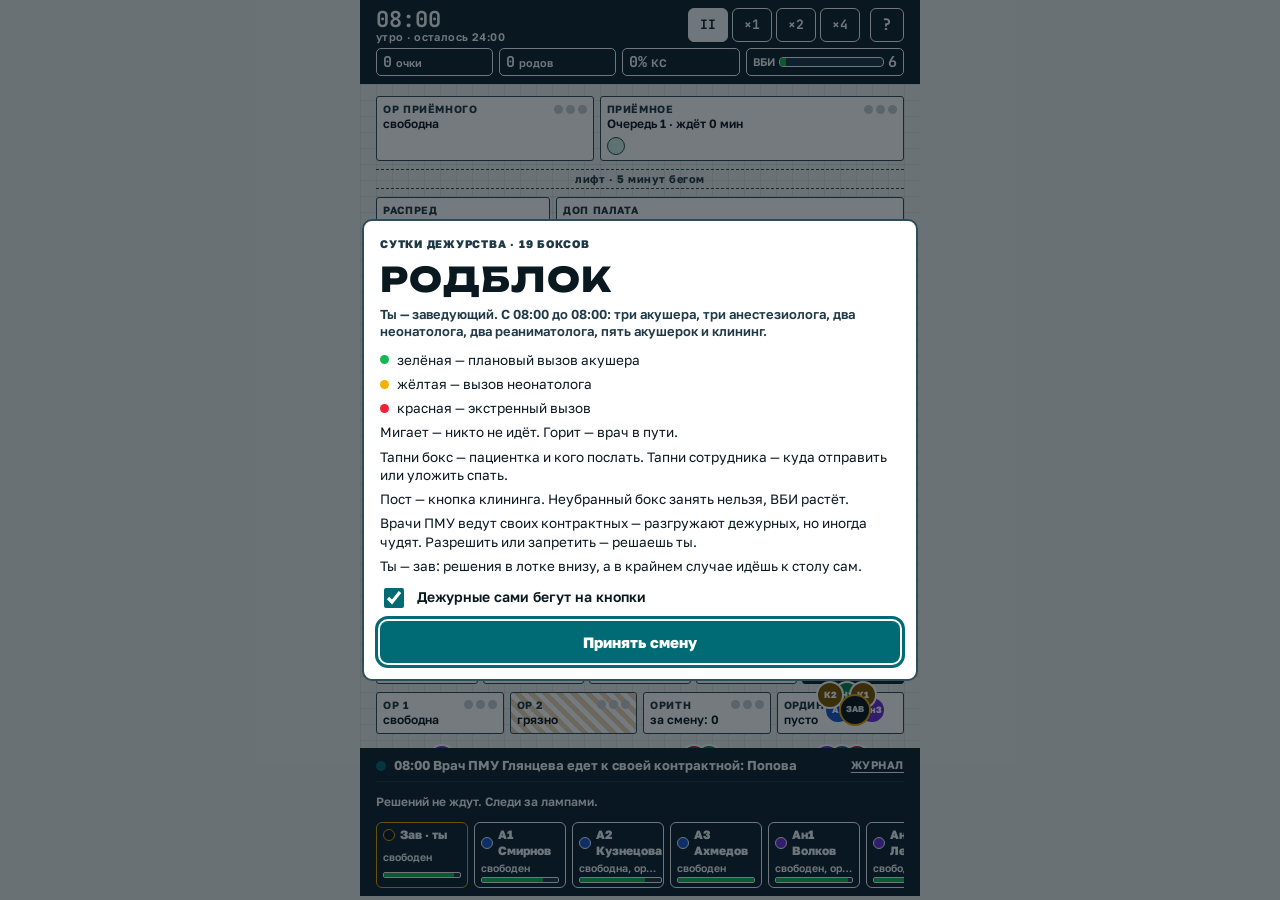
==== commit ff3528bd: "Врачи ПМУ: контрактные роды и абсурдные решения Четыре врача ПМУ ведут своих контрактных пациенток и" ====
--- a/index.html
+++ b/index.html
@@ -247,6 +247,12 @@
 .boss.warn { background: var(--lamp-y); color: #1A1200; animation: pulse 1.4s ease-in-out infinite; }
 .qd.opb { background: var(--violet); border-color: var(--violet); }
 @media (prefers-reduced-motion: reduce) { .boss.warn { animation: none; } }
+.tok.pmu { background: var(--paper); color: var(--ink); border: 2.5px solid var(--gold); }
+.dot.pmu { background: var(--paper); border-color: var(--gold); }
+.tag.g { color: var(--warn); }
+.card.gold { border-color: var(--gold); box-shadow: 0 0 0 4px color-mix(in srgb, var(--gold) 35%, transparent); }
+.card.gold .eyebrow { color: var(--warn); }
+.pill.pm { border-color: var(--gold); color: var(--gold); }
 </style>
 </head>
 <body>
@@ -513,16 +519,17 @@
 function newGame(seed) {
   SEED = seed || Math.floor(Math.random() * 1e9) + 1;
   S = {
-    v: 1, t: 0, uid: 0, rng: SEED, over: false, auto: true, autoPause: true,
+    v: 2, t: 0, uid: 0, rng: SEED, over: false, auto: true, autoPause: true,
     P: {}, T: {}, staff: [], decisions: [], notes: [], log: [], scoreLog: [], review: [], modals: [], later: [],
     rooms: {}, queue: [], planned: [], nextBlogger: false,
     score: 0, vbi: 6, vbiPeak: 6, pauseReq: false,
     mod: { arrival: 1, arrivalUntil: 0, rest: 1, restUntil: 0 },
     slow: {}, ev: { next: rint(45, 80), used: {} }, dzm: null,
-    st: { arrivals: 0, births: 0, vag: 0, vep: 0, cs: 0, csEm: 0, csNeedless: 0, pph: 0, kas: 0, asph: 0, oritn: 0, chorio: 0, palata: 0, complaints: 0, noDoc: 0, dyst: 0, decOk: 0, decAll: 0, maxQueue: 0, dirtyUse: 0, cleaned: 0 },
+    st: { arrivals: 0, births: 0, vag: 0, vep: 0, cs: 0, csEm: 0, csNeedless: 0, pph: 0, kas: 0, asph: 0, oritn: 0, chorio: 0, palata: 0, complaints: 0, noDoc: 0, dyst: 0, decOk: 0, decAll: 0, maxQueue: 0, dirtyUse: 0, cleaned: 0, pmuBirths: 0, pmuStopped: 0, pmuMissed: 0 },
   };
   for (const id of BED_IDS) S.rooms[id] = { id, pid: null, dirty: false, cleanTask: null, dirtyAfter: false };
   for (const r of ROSTER) S.staff.push({ id: r.id, role: r.role, name: r.name, short: r.short, f: r.f || 0, energy: rint(80, 100), loc: r.start, dest: null, eta: 0, depart: 0, state: 'idle', taskId: null, slot: null, rest: false, forced: false, awayUntil: 0 });
+  for (const d of PMU_DOCS) S.staff.push({ id: d.id, role: 'pmu', name: d.name, short: d.short, f: d.f || 0, title: d.title, quirk: d.quirk, absurd: d.absurd, delay: d.delay, energy: 100, loc: 'priem', dest: null, eta: 0, depart: 0, state: 'away', taskId: null, slot: null, rest: false, forced: false, awayUntil: 1e9, out: true });
   handover();
   setupWaves();
   S.rng = SEED;
@@ -541,7 +548,7 @@
 function fits(role, need) {
   if (need === 'zav') return role === 'zav';
   if (need === 'any') return role !== 'obst';
-  if (need === 'obst') return role === 'obst' || role === 'zav';
+  if (need === 'obst') return role === 'obst' || role === 'zav' || role === 'pmu';
   if (need === 'neo') return role === 'neo' || role === 'reanim';
   return role === need;
 }
@@ -618,18 +625,21 @@
   return c;
 }
 function freePool(need, tk) {
-  return S.staff.filter(s => s.role !== 'zav' && fits(s.role, need) && !s.taskId && s.state !== 'away' && (s.state !== 'rest' || tk.pri >= 3 || s.energy >= 85));
+  return S.staff.filter(s => s.role !== 'zav' && s.role !== 'pmu' && fits(s.role, need) && !s.taskId && s.state !== 'away' && (s.state !== 'rest' || tk.pri >= 3 || s.energy >= 85));
 }
 function dispatch() {
   const list = openTasks().filter(tk => S.t >= tk.callAt).sort((a, b) => b.pri - a.pri || a.created - b.created);
   for (const tk of list) {
+    const pp = tk.pid ? pat(tk.pid) : null;
+    if (pp && pp.pmu) pmuFill(tk, pp);
     const m = missing(tk);
     for (const need in m) {
       if (need === 'zav') continue;
+      if (need === 'obst' && pp && pp.pmu && pp.flags.waitDoc) continue;
       if (need !== 'clean' && !S.auto) continue;
       for (let k = 0; k < m[need]; k++) {
         let c = freePool(need, tk);
-        if (!c.length && tk.pri >= 3) c = S.staff.filter(s => s.role !== 'zav' && fits(s.role, need) && s.taskId && task(s.taskId) && task(s.taskId).pri <= 1 && s.state !== 'away');
+        if (!c.length && tk.pri >= 3) c = S.staff.filter(s => s.role !== 'zav' && s.role !== 'pmu' && fits(s.role, need) && s.taskId && task(s.taskId) && task(s.taskId).pri <= 1 && s.state !== 'away');
         if (!c.length) break;
         c.sort((a, b) => costOf(a, tk, need) - costOf(b, tk, need));
         const s = c[0];
@@ -642,7 +652,7 @@
 /* ручное управление (зав командует) */
 function needFor(s, tk) {
   const m = missing(tk);
-  const order = s.role === 'zav' ? ['zav', 'obst', 'any'] : s.role === 'reanim' ? ['reanim', 'neo', 'any'] : [s.role, 'any'];
+  const order = s.role === 'pmu' ? ['obst'] : s.role === 'zav' ? ['zav', 'obst', 'any'] : s.role === 'reanim' ? ['reanim', 'neo', 'any'] : [s.role, 'any'];
   for (const n of order) if (m[n] && fits(s.role, n)) return n;
   return null;
 }
@@ -662,7 +672,7 @@
 function staffTick() {
   const night = isNight();
   for (const s of S.staff) {
-    if (s.state === 'away') { if (S.t >= s.awayUntil) { s.state = 'idle'; note(s.name + ' ' + he(s, 'вернулся', 'вернулась') + ' в родблок'); } continue; }
+    if (s.state === 'away') { if (S.t >= s.awayUntil) { s.state = 'idle'; note(s.role === 'pmu' ? 'Врач ПМУ ' + s.name + ' ' + he(s, 'приехал', 'приехала') : s.name + ' ' + he(s, 'вернулся', 'вернулась') + ' в родблок'); } continue; }
     if (s.state === 'walk' && S.t >= s.eta) {
       s.loc = s.dest; s.dest = null;
       s.state = s.taskId ? 'work' : (s.rest && s.loc === 'ord') ? 'rest' : 'idle';
@@ -672,7 +682,7 @@
     if (s.role === 'zav' && d < 0) d *= 0.8;
     s.energy = Math.max(0, Math.min(100, s.energy + d));
     if (s.state === 'rest' && ((!s.forced && s.energy >= 90) || s.energy >= 100)) { s.rest = false; s.forced = false; s.state = 'idle'; }
-    if (S.auto && s.role !== 'zav' && s.state === 'idle' && !s.taskId && s.energy < 25 && !s.rest) { s.rest = true; sendTo(s, 'ord'); if (s.loc === 'ord') s.state = 'rest'; }
+    if (S.auto && s.role !== 'zav' && s.role !== 'pmu' && s.state === 'idle' && !s.taskId && s.energy < 25 && !s.rest) { s.rest = true; sendTo(s, 'ord'); if (s.loc === 'ord') s.state = 'rest'; }
   }
   if (S.mod.restUntil && S.t >= S.mod.restUntil) { S.mod.rest = 1; S.mod.restUntil = 0; note('Кофемашину починили', 'good'); }
 }
@@ -735,6 +745,7 @@
   vbiTick();
   eventsTick();
   wavesTick();
+  pmuTick();
   if (S.t >= SHIFT) endShift();
   S.rng = SEED;
 }
@@ -766,6 +777,7 @@
   initLab(p);
   S.P[p.id] = p;
   if (!noQueue) { S.queue.push(p.id); S.st.arrivals++; }
+  assignPMU(p);
   return p;
 }
 function initLab(p) {
@@ -838,7 +850,7 @@
 function zoneLoad(z) { let n = 0; for (const id of BOX_IDS) if (zoneOf(id) === z && S.rooms[id].pid) n++; return n; }
 function complaint(p, reason) {
   S.st.complaints++;
-  const pen = p && p.flags.blogger ? 30 : 15;
+  const pen = p && p.flags.blogger ? 30 : p && p.flags.contract ? 25 : 15;
   addScore(-pen, 'Жалоба: ' + reason);
   if (p) p.flags.complained = true;
   note('Жалоба: ' + reason + (p && p.flags.blogger ? ' — и пост в соцсетях' : ''), 'bad');
@@ -887,16 +899,19 @@
   cancelTasks(p, ['vep', 'ctg', 'epid', 'cs', 'chorio', 'mg']);
   if (p.want === 'or') p.want = null;
   const tk = p.birthTask ? task(p.birthTask) : null;
-  p.obstAt = present(tk, ['obst', 'zav']);
+  p.obstAt = present(tk, ['obst', 'zav', 'pmu']);
   p.neoAt = present(tk, ['neo', 'reanim']);
   const where = p.loc || 'priem';
-  if (!isBox(where) && !isOR(where) && !p.flags.lift) {
+  const shop = p.shopUntil && S.t < p.shopUntil;
+  if (shop) { p.obstAt = false; p.neoAt = false; S.st.palata++; p.flags.outside = true; addScore(-20, 'Роды по дороге из магазина'); note(p.name + ' родила в такси по дороге из магазина!', 'bad'); complaint(p, 'в родах отпустили в магазин'); }
+  else if (!isBox(where) && !isOR(where) && !p.flags.lift) {
     S.st.palata++; p.flags.outside = true; addScore(-20, 'Роды вне бокса');
     note('Роды прямо здесь: ' + locName(where) + '!', 'bad');
     if (S.rooms[where]) S.rooms[where].dirtyAfter = true;
   }
   if (!p.obstAt) { S.st.noDoc++; addScore(-6, 'Роды без врача'); note(locName(where) + ': роды приняла акушерка, врача не было', 'warn'); }
-  if (chance(0.012 + (p.big ? 0.06 : 0))) { startDyst(p); return; }
+  if (p.flags.kristeller) addScore(-10, 'Приём Кристеллера');
+  if (chance(0.012 + (p.big ? 0.06 : 0) + (p.flags.kristeller ? 0.05 : 0))) { startDyst(p); return; }
   born(p, 'vag');
 }
 function born(p, mode) {
@@ -911,6 +926,7 @@
   note(locName(p.loc || 'priem') + ': ' + (p.girl ? 'девочка' : 'мальчик') + ' ' + p.weight + ' г, Апгар ' + a + '/' + Math.min(10, a + (a < 7 ? 2 : 1)), a >= 7 ? 'good' : 'bad');
   if (a < 7) startResus(p);
   else if (p.ga <= 34 || (p.flags.chorio && !p.flags.abx)) transferBaby(p);
+  if (p.flags.contract) { S.st.pmuBirths++; if (a >= 7 && !p.flags.complained) addScore(8, 'Довольная контрактная пациентка'); }
   if (p.flags.blogger && a >= 7 && !p.flags.complained) { addScore(25, 'Сторис блогерши'); note('Блогерша выложила сторис «лучший роддом Москвы»', 'good'); }
   if (mode !== 'cs') {
     p.phase = 'pp'; p.ppEnd = S.t + 120; pphRoll(p);
@@ -929,6 +945,7 @@
   if (p.flags.dystBad) a -= 4;
   if (p.flags.abrupt) a -= p.abruptLate ? 4 : 2;
   if (p.flags.ecl && !p.eclOk) a -= 2;
+  if (p.flags.kristeller) a -= 1;
   return Math.max(1, Math.min(9, a));
 }
 function startResus(p) {
@@ -974,11 +991,12 @@
 
 /* ---------- КТГ и экстренные ---------- */
 function ctgTick(p) {
-  if (p.em || p.bornT != null) return;
+  if (p.em || p.bornT != null || (p.shopUntil && S.t < p.shopUntil)) return;
   if (p.ctgFixAt && S.t >= p.ctgFixAt) { p.ctgFixAt = null; if (p.ctg === 'S' && chance(0.8)) { p.ctg = 'N'; p.ctgCare = false; note(locName(p.loc) + ': КТГ нормализовалась', 'good'); } }
   let hz = 0.00008;
   if (p.flags.epid && S.t - p.epidAt < 25) hz += 0.0012;
   if (p.flags.oxy) hz += 0.00025;
+  if (p.flags.oxyMax) hz += 0.0012;
   if (p.ctg === 'P') hz += 0.0025;
   if (chance(hz)) { startBrady(p); return; }
   if (p.ctg === 'N' && chance(0.0011)) { p.ctg = 'S'; p.ctgT = S.t; callCTG(p); }
@@ -986,7 +1004,7 @@
 }
 function hasOpen(p, type) { return p.tasks.some(id => { const t = task(id); return t && !t.done && t.type === type; }); }
 function callCTG(p) {
-  if (hasOpen(p, 'ctg')) return;
+  if (hasOpen(p, 'ctg') || p.flags.noCtg) return;
   addTask({ type: 'ctg', loc: p.loc, pid: p.id, label: 'Посмотреть КТГ', need: { obst: 1 }, dur: 5, pri: p.ctg === 'P' ? 2 : 1, lamps: ['g'], callAt: S.t + mwDelay(zoneOf(p.loc)) });
 }
 HANDLERS.ctg = tk => { const p = pat(tk.pid); if (!p || p.bornT != null || p.em) return; if (p.ctg === 'S' || p.ctg === 'P') addDecision({ kind: p.ctg === 'S' ? 'ctgS' : 'ctgP', pid: p.id }); };
@@ -1152,7 +1170,8 @@
 function decisionView(d) {
   const p = pat(d.pid); if (!p) return null;
   const where = locName(p.loc || 'priem');
-  const base = { where, who: patLine(p), red: !!d.red };
+  const base = { where, who: patLine(p), red: !!d.red, pop: !!d.pop };
+  if (d.kind === 'pmu') return pmuView(d, p, base);
   if (d.kind === 'triage') {
     const c = CASE[p.kind] || CASE.active;
     const extra = p.flags.blogger ? ' Принесла план родов на 12 листах.' : '';
@@ -1195,6 +1214,7 @@
 function decisionsTick() {
   for (const d of S.decisions) {
     if (d.done) continue;
+    if (d.kind === 'pmu') { if (S.t - d.t >= 12) { const v = decisionView(d); applyDecision(d, v ? Math.max(0, v.options.findIndex(o => o.k === 'allow')) : 0, false); note('Врач ПМУ не дождался зава и сделал по-своему', 'warn'); } continue; }
     const lim = d.red ? 4 : d.kind === 'triage' ? 25 : 20;
     if (S.t - d.t >= lim) {
       const v = decisionView(d);
@@ -1343,9 +1363,9 @@
 
 /* ---------- конец смены ---------- */
 const GRADES = [
-  { min: 650, stars: 3, title: 'Зав года' },
-  { min: 400, stars: 2, title: 'Нормальные сутки' },
-  { min: 100, stars: 1, title: 'Объяснительная главврачу' },
+  { min: 750, stars: 3, title: 'Зав года' },
+  { min: 450, stars: 2, title: 'Нормальные сутки' },
+  { min: 150, stars: 1, title: 'Объяснительная главврачу' },
   { min: -1e9, stars: 0, title: 'Комиссия ДЗМ в понедельник' },
 ];
 function endShift() {
@@ -1429,6 +1449,148 @@
   complaint(null, D.k === 'opb' ? 'заведующая ОПБ написала главврачу' : 'пациентки часами ждали места');
   card('Босс победил', D.name + ': за ' + D.limit + ' минут не разместили ещё ' + w.left + '. −30 и жалоба.', null, 'bosslose');
 }
+/* ===== РОДБЛОК · врачи ПМУ ===== */
+const PMU_DOCS = [
+  { id: 'p1', name: 'Звездин', short: 'Зв', title: 'профессор', quirk: 'любит кесарево и театр', absurd: 0.8, delay: [5, 20] },
+  { id: 'p2', name: 'Глянцева', short: 'Гл', title: 'врач-блогер', quirk: 'снимает сторис, против «химии»', absurd: 0.8, delay: [10, 25], f: 1 },
+  { id: 'p3', name: 'Пупкин', short: 'Пу', title: 'доктор', quirk: 'вечно в пробке, командует по телефону', absurd: 0.75, delay: [30, 60] },
+  { id: 'p4', name: 'Рыбкина', short: 'Ры', title: 'к.м.н.', quirk: 'почти всегда права', absurd: 0.15, delay: [5, 15], f: 1 },
+];
+ROLES.pmu = 'Врач ПМУ (контракт)';
+const PMU_KINDS = ['active', 'latent', 'prom', 'pe', 'planned'];
+const PMU_VAR = {
+  csTheatre: { absurd: true, docs: ['p1'], cond: p => (p.lab === 'active' || p.lab === 'latent') && p.dil < 8 && p.ctg === 'N',
+    quote: p => `Кесарим. Раскрытие ${Math.floor(p.dil)} см, КТГ — норма, но у меня в 19:00 театр.`,
+    allow: p => { p.flags.needlessCS = true; requestCS(p, 2); },
+    why: 'Желание врача успеть в театр — не показание к КС: КТГ в норме, роды идут.' },
+  oxyMax: { absurd: true, docs: ['p1'], cond: p => p.lab === 'active' && !p.flags.oxy && p.ctg === 'N',
+    quote: () => 'Окситоцин на максимум — пусть родит до обеда.',
+    allow: p => { p.flags.oxy = true; p.flags.oxyMax = true; },
+    why: 'Родостимуляция без показаний при нормальной динамике ведёт к гиперстимуляции и дистрессу плода.' },
+  noCtg: { absurd: true, docs: ['p2'], cond: p => (p.lab === 'active' || p.lab === 'second') && isBox(p.loc) && !p.flags.noCtg,
+    quote: () => 'Снимаем датчики КТГ — мешают снимать сторис.',
+    allow: p => { p.flags.noCtg = true; },
+    why: 'В родах нужен контроль состояния плода — без КТГ ухудшение пропустят.' },
+  tea: { absurd: true, docs: ['p2'], cond: p => p.flags.chorio && !p.flags.abx,
+    quote: () => 'Антибиотики — это химия. Даём травяной чай.',
+    allow: p => { p.flags.tea = true; },
+    veto: p => { p.flags.abx = true; },
+    why: 'При хориоамнионите нужны антибиотики широкого спектра, чай их не заменит.' },
+  shop: { absurd: true, docs: ['p3'], cond: p => p.lab === 'active' && p.dil >= 5 && p.dil < 8,
+    quote: p => `Отпустите её прогуляться до магазина, раскрытие всего ${Math.floor(p.dil)} см. Я подъеду.`,
+    allow: p => { p.shopUntil = S.t + 45; },
+    why: 'В активной фазе родов пациентка остаётся в боксе под наблюдением.' },
+  wait: { absurd: true, docs: ['p3'], phone: true, cond: (p, d) => p.lab === 'second' && d.state === 'away',
+    quote: () => 'Я в пробке. Скажите ей пока не тужиться — рожаем только при мне.',
+    allow: p => { p.flags.waitDoc = true; },
+    why: 'Потужной период не откладывают до приезда врача: роды ведёт дежурная бригада.' },
+  kristeller: { absurd: true, docs: ['p1', 'p3'], cond: p => p.lab === 'second',
+    quote: () => 'Давите на дно матки — ускорим потуги.',
+    allow: p => { p.flags.kristeller = true; },
+    why: 'Давление на дно матки (приём Кристеллера) не рекомендуется: риск травмы матери и плода.' },
+  epid: { absurd: false, cond: p => p.lab === 'active' && p.dil >= 4 && p.dil < 8 && !p.flags.epid && !hasOpen(p, 'epid') && isBox(p.loc),
+    quote: p => `Пациентка просит обезболивание, раскрытие ${Math.floor(p.dil)} см. Зову анестезиолога на ЭА.`,
+    allow: p => { addTask({ type: 'epid', loc: p.loc, pid: p.id, label: 'Эпидуральная анальгезия', need: { anest: 1 }, dur: 15, pri: 1, deadline: S.t + 40 }); },
+    why: 'Просьба пациентки — достаточное основание для ЭА, если нет противопоказаний.' },
+  amnio: { absurd: false, cond: p => p.lab === 'active' && p.dil >= 6 && p.dil < 9 && !p.flags.prom && !p.flags.amnio,
+    quote: p => `Раскрытие ${Math.floor(p.dil)} см, плодный пузырь цел, схватки ослабли. Делаю амниотомию.`,
+    allow: p => { p.flags.amnio = true; p.actRate *= 1.25; },
+    why: 'Амниотомия в активной фазе при ослаблении схваток — разумный шаг.' },
+  oxyOk: { absurd: false, cond: p => p.lab === 'active' && !p.flags.oxy && p.ctg === 'N',
+    quote: p => `Два часа без динамики на ${Math.floor(p.dil)} см, КТГ — норма. Начинаю окситоцин.`,
+    allow: p => { p.flags.oxy = true; p.actRate *= 1.4; },
+    why: 'Вторичная слабость родовой деятельности при нормальной КТГ — показание к родоусилению окситоцином.' },
+  vepOk: { absurd: false, cond: p => p.lab === 'second' && p.lowHead && isBox(p.loc) && S.t - p.secondStart > 15,
+    quote: () => 'Полное раскрытие, головка на тазовом дне, потуги неэффективны. Накладываю вакуум.',
+    allow: p => { startVEP(p, 2); },
+    why: 'Неэффективные потуги при головке на тазовом дне — показание к ВЭП.' },
+};
+function pmuDocs() { return S.staff.filter(s => s.role === 'pmu'); }
+function pmuPatients(id) { return Object.values(S.P).filter(p => p.pmu === id && p.phase !== 'gone'); }
+function assignPMU(p) {
+  if (!PMU_KINDS.includes(p.kind) || !chance(0.24)) return;
+  const cand = pmuDocs().filter(d => pmuPatients(d.id).length < 2);
+  if (!cand.length) return;
+  const d = pick(cand);
+  p.pmu = d.id; p.flags.contract = true;
+  if (d.out) {
+    d.out = false; d.state = 'away'; d.awayUntil = S.t + rint(d.delay[0], d.delay[1]); d.loc = 'priem'; d.energy = 100;
+    note('Врач ПМУ ' + d.name + ' едет к своей контрактной: ' + p.name);
+  }
+}
+function pmuFill(tk, p) {
+  const doc = staffBy(p.pmu);
+  if (!doc || doc.out || doc.state === 'away' || doc.taskId || !tk.need.obst) return;
+  if (missing(tk).obst) { assign(doc, tk, 'obst'); return; }
+  if (tk.started) return;
+  const duty = (tk.slots.obst || []).map(staffBy).find(s => s && s.role === 'obst' && !(s.state === 'work' && s.loc === tk.loc));
+  if (duty) { unassign(duty); assign(doc, tk, 'obst'); }
+}
+function pmuDismiss(id) {
+  const d = staffBy(id); if (!d) return;
+  for (const p of pmuPatients(id)) p.pmu = null;
+  if (d.taskId) unassign(d);
+  note('Пациенток врача ПМУ ' + d.name + ' ведёт дежурная бригада', 'warn');
+}
+function pmuTick() {
+  for (const d of pmuDocs()) {
+    if (d.out) continue;
+    const mine = pmuPatients(d.id);
+    if (!mine.length && !d.taskId && d.state !== 'away') {
+      d.out = true; d.state = 'away'; d.awayUntil = 1e9; d.rest = false;
+      note('Врач ПМУ ' + d.name + ' ' + he(d, 'уехал', 'уехала') + ', оставив коробку конфет', 'good');
+      continue;
+    }
+    for (const p of mine) {
+      if (p.bornT != null || (p.pmuN || 0) >= 2 || (p.pmuNext && S.t < p.pmuNext)) continue;
+      if (S.decisions.some(x => !x.done && x.pid === p.id && x.kind === 'pmu')) continue;
+      if (!chance(0.0045)) continue;
+      const absurd = chance(d.absurd);
+      const pool = Object.keys(PMU_VAR).filter(k => {
+        const V = PMU_VAR[k];
+        if (V.absurd !== absurd) return false;
+        if (V.docs && !V.docs.includes(d.id) && d.id !== 'p4') return false;
+        if (!V.phone && d.state === 'away') return false;
+        return V.cond(p, d);
+      });
+      if (!pool.length) continue;
+      p.pmuN = (p.pmuN || 0) + 1; p.pmuNext = S.t + 90;
+      addDecision({ kind: 'pmu', pid: p.id, v: pick(pool), doc: d.id, pop: true });
+      S.pauseReq = true;
+    }
+  }
+}
+const ctgWord = p => ({ N: 'норма', S: 'сомнительная', P: 'патологическая', B: 'брадикардия', T: 'тахикардия' }[p.ctg] || 'норма');
+function pmuView(d, p, base) {
+  const V = PMU_VAR[d.v], doc = staffBy(d.doc);
+  if (!V) return null;
+  return Object.assign(base, {
+    title: 'Решение врача ПМУ',
+    clue: (doc ? cap(doc.title) + ' ' + doc.name : 'Врач ПМУ') + (doc && doc.state === 'away' ? ' по телефону' : '') + ': «' + V.quote(p) + '»',
+    fact: 'Объективно: ' + dilText(p) + ', КТГ — ' + ctgWord(p) + '.',
+    ctg: ['N', 'S', 'P'].includes(p.ctg) ? p.ctg : null,
+    options: [
+      { k: 'allow', label: 'Разрешить', ok: !V.absurd },
+      { k: 'veto', label: 'Запретить — ведём по протоколу', ok: V.absurd },
+      { k: 'take', label: 'Забрать пациентку дежурной бригаде', ok: V.absurd },
+    ],
+    why: V.why,
+  });
+}
+APPLY.pmu = (d, k) => {
+  const p = pat(d.pid); if (!p || p.phase === 'gone') return;
+  const V = PMU_VAR[d.v], doc = staffBy(d.doc); if (!V) return;
+  if (V.absurd) { if (k === 'allow') S.st.pmuMissed++; else S.st.pmuStopped++; }
+  if (k === 'allow') { if (p.bornT == null) V.allow(p); return; }
+  if (V.veto && p.bornT == null) V.veto(p);
+  if (!V.absurd) complaint(p, 'контрактной пациентке отказали без причины');
+  const sulk = k === 'veto' && V.absurd && chance(0.25);
+  if (k === 'take' || sulk) {
+    if (sulk && doc) note('Врач ПМУ ' + doc.name + ' ' + he(doc, 'обиделся', 'обиделась') + ' — пациентку ведут дежурные', 'warn');
+    p.pmu = null;
+    if (doc && doc.taskId && task(doc.taskId) && task(doc.taskId).pid === p.id) unassign(doc);
+  }
+};
 /* ===== РОДБЛОК · интерфейс: план этажа ===== */
 const $ = id => document.getElementById(id);
 const esc = s => String(s).replace(/[&<>"]/g, c => ({ '&': '&amp;', '<': '&lt;', '>': '&gt;', '"': '&quot;' }[c]));
@@ -1458,7 +1620,7 @@
     if (tk.loc !== loc || !tk.lamps.length || S.t < tk.callAt) continue;
     for (const c of tk.lamps) {
       let roles = null;
-      if (c === 'g' && (tk.need.obst || tk.need.zav)) roles = ['obst', 'zav'];
+      if (c === 'g' && (tk.need.obst || tk.need.zav)) roles = ['obst', 'zav', 'pmu'];
       if (c === 'y' && (tk.need.neo || tk.need.reanim)) roles = ['neo', 'reanim'];
       const team = teamOf(tk, roles);
       const answered = roles ? team.some(s => s.state === 'work' && s.loc === tk.loc) : tk.started;
@@ -1483,6 +1645,7 @@
 }
 function tagsOf(p, max) {
   const t = [];
+  if (p.flags.contract && p.pmu) t.push('<span class="tag g">ПМУ</span>');
   if (p.flags.pe) t.push('<span class="tag r">ПЭ</span>');
   if (p.flags.chorio && p.bornT == null) t.push('<span class="tag r">t°</span>');
   if (hasOpen(p, 'faint')) t.push('<span class="tag w">муж</span>');
@@ -1569,6 +1732,8 @@
   renderBoss();
 }
 function staffState(s) {
+  if (s.role === 'pmu' && s.out) return 'не в отделении';
+  if (s.role === 'pmu' && s.state === 'away') return 'едет, ещё ' + Math.max(1, s.awayUntil - S.t) + ' мин';
   if (s.state === 'away') return 'в общей реанимации';
   if (s.state === 'rest') return 'спит в ординаторской';
   const tk = s.taskId && task(s.taskId);
@@ -1577,11 +1742,11 @@
   return he(s, 'свободен', 'свободна') + (s.loc === 'ord' ? ', ординат.' : '');
 }
 function renderStaff() {
-  setHTML($('staffbar'), S.staff.map(s => `<button type="button" class="chip${s.role === 'zav' ? ' zav' : ''}" data-act="staff" data-id="${s.id}"><span class="cn"><i class="dot ${s.role}"></i>${s.role === 'zav' ? 'Зав · ты' : s.short + ' ' + esc(s.name)}</span><span class="cs">${esc(staffState(s))}</span><span class="en"><i style="width:${Math.round(s.energy)}%;background:${s.energy < 30 ? 'var(--lamp-r)' : s.energy < 55 ? 'var(--lamp-y)' : 'var(--lamp-g)'}"></i></span></button>`).join(''));
+  setHTML($('staffbar'), S.staff.filter(s => !s.out).map(s => `<button type="button" class="chip${s.role === 'zav' ? ' zav' : ''}" data-act="staff" data-id="${s.id}"><span class="cn"><i class="dot ${s.role}"></i>${s.role === 'zav' ? 'Зав · ты' : s.role === 'pmu' ? 'ПМУ · ' + esc(s.name) : s.short + ' ' + esc(s.name)}</span><span class="cs">${esc(staffState(s))}</span><span class="en"><i style="width:${Math.round(s.energy)}%;background:${s.energy < 30 ? 'var(--lamp-r)' : s.energy < 55 ? 'var(--lamp-y)' : 'var(--lamp-g)'}"></i></span></button>`).join(''));
 }
 function renderTray() {
   const pend = S.decisions.filter(d => !d.done).sort((a, b) => (b.red ? 1 : 0) - (a.red ? 1 : 0) || a.t - b.t);
-  let h = pend.map(d => { const p = pat(d.pid); const v = p ? shortLoc(p.loc || 'priem') : ''; const t = { triage: 'куда её?', ctgS: 'КТГ', ctgP: 'КТГ!', brady: 'брадикардия', pph: 'ПРК', dyst: 'дистоция', ecl: 'эклампсия', chorio: 'лихорадка' }[d.kind]; return `<button type="button" class="pill${d.red ? ' red' : ''}" data-act="dec" data-id="${d.id}">${esc(v)}: ${t}</button>`; }).join('');
+  let h = pend.map(d => { const p = pat(d.pid); const v = p ? shortLoc(p.loc || 'priem') : ''; const t = { triage: 'куда её?', ctgS: 'КТГ', ctgP: 'КТГ!', brady: 'брадикардия', pph: 'ПРК', dyst: 'дистоция', ecl: 'эклампсия', chorio: 'лихорадка', pmu: 'врач ПМУ' }[d.kind]; return `<button type="button" class="pill${d.red ? ' red' : d.pop ? ' pm' : ''}" data-act="dec" data-id="${d.id}">${esc(v)}: ${t}</button>`; }).join('');
   const zt = openTasks().filter(t => t.need.zav && !(t.slots.zav || []).length);
   h += zt.map(t => `<button type="button" class="pill zv" data-act="zavgo" data-task="${t.id}">Зав нужен: ${esc(t.label.toLowerCase())}</button>`).join('');
   setHTML($('tray'), h);
@@ -1647,6 +1812,12 @@
     setHTML(el, `<b>СКОРО</b><span class="bn">${esc(D.name)} · ${warn.size}</span><span class="bt">через ${Math.max(0, warn.t - S.t)} мин</span>`);
   } else el.hidden = true;
 }
+function pmuSheet(s) {
+  const mine = pmuPatients(s.id);
+  let h = `<div class="eyebrow">Врач ПМУ · ${esc(s.title)}</div><h2>${esc(s.name)}</h2><div class="who">${esc(s.quirk)} · ${esc(staffState(s))}</div>`;
+  h += mine.length ? `<div class="who">Ведёт: ${mine.map(p => esc(p.name) + ' (' + esc(shortLoc(p.loc || 'priem')) + ')').join(', ')}</div><button type="button" class="btn o" data-act="pmuoff" data-id="${s.id}">Забрать ${he(s, 'его', 'её')} пациенток дежурным</button>` : '<p class="who">Своих пациенток сейчас нет.</p>';
+  return h + closeBtn();
+}
 /* ===== РОДБЛОК · интерфейс: шторки, решения, цикл ===== */
 const closeBtn = () => '<button type="button" class="btn o" data-act="close">Закрыть</button>';
 function showSheet(h) { $('scrim').hidden = false; const sh = $('sheet'); sh.hidden = false; setHTML(sh, h); }
@@ -1740,6 +1911,7 @@
 }
 function staffSheet(id) {
   const s = staffBy(id); if (!s) return closeBtn();
+  if (s.role === 'pmu') return pmuSheet(s);
   let h = `<div class="eyebrow">${esc(ROLES[s.role])}</div><h2>${esc(s.short + ' · ' + s.name)}</h2><div class="who">${esc(staffState(s))} · бодрость ${Math.round(s.energy)}%</div><div class="row">`;
   if (s.taskId) h += `<button type="button" class="btn sm o" data-act="free" data-id="${s.id}">Снять с задачи</button>`;
   if (s.state === 'rest' || s.rest) h += `<button type="button" class="btn sm o" data-act="wake" data-id="${s.id}">Поднять</button>`;
@@ -1763,7 +1935,7 @@
   return `<div class="eyebrow">Правила и настройки</div><h2>Как играть</h2>${rulesHTML()}<label class="switch"><input type="checkbox" id="optAuto" data-act="toggle" data-k="auto"${S.auto ? ' checked' : ''}> Дежурные сами бегут на кнопки</label><label class="switch"><input type="checkbox" id="optPause" data-act="toggle" data-k="autoPause"${S.autoPause ? ' checked' : ''}> Пауза на красных вызовах и событиях</label><div class="row"><button type="button" class="btn o" data-act="restart">Сдать смену и начать новую</button>${closeBtn()}</div>`;
 }
 function rulesHTML() {
-  return `<div class="legend"><div><span class="lamps"><i class="lamp g on"></i></span> зелёная — плановый вызов акушера</div><div><span class="lamps"><i class="lamp y on"></i></span> жёлтая — вызов неонатолога</div><div><span class="lamps"><i class="lamp r on"></i></span> красная — экстренный вызов</div><div>Мигает — никто не идёт. Горит — врач в пути.</div><div>Тапни бокс — пациентка и кого послать. Тапни сотрудника — куда отправить или уложить спать.</div><div>Пост — кнопка клининга. Неубранный бокс занять нельзя, ВБИ растёт.</div><div>Ты — зав: решения в лотке внизу, а в крайнем случае идёшь к столу сам.</div></div>`;
+  return `<div class="legend"><div><span class="lamps"><i class="lamp g on"></i></span> зелёная — плановый вызов акушера</div><div><span class="lamps"><i class="lamp y on"></i></span> жёлтая — вызов неонатолога</div><div><span class="lamps"><i class="lamp r on"></i></span> красная — экстренный вызов</div><div>Мигает — никто не идёт. Горит — врач в пути.</div><div>Тапни бокс — пациентка и кого послать. Тапни сотрудника — куда отправить или уложить спать.</div><div>Пост — кнопка клининга. Неубранный бокс занять нельзя, ВБИ растёт.</div><div>Врачи ПМУ ведут своих контрактных — разгружают дежурных, но иногда чудят. Разрешить или запретить — решаешь ты.</div><div>Ты — зав: решения в лотке внизу, а в крайнем случае идёшь к столу сам.</div></div>`;
 }
 
 /* ---------- КТГ ---------- */
@@ -1805,7 +1977,7 @@
   const d = S.decisions.find(x => x.id === id); if (!d || d.done) return;
   const v = decisionView(d); if (!v) return;
   UI.modal = { kind: 'dec', id };
-  showModal(`<div class="card${v.red ? ' red' : ''}"><div class="eyebrow">${esc(v.where)}${v.red ? ' · красная кнопка' : ''} · ${clock(S.t)}</div><h2>${esc(v.title)}</h2><div class="who">${esc(v.who)}</div>${v.ctg ? ctgSVG(v.ctg, d.id) : ''}<p class="clue">${esc(v.clue)}</p><div class="opts">${v.options.map((o, i) => `<button type="button" class="opt" data-act="choose" data-id="${d.id}" data-i="${i}">${esc(o.label)}</button>`).join('')}</div><button type="button" class="btn o sm" data-act="later" data-id="${d.id}">Решу позже</button></div>`);
+  showModal(`<div class="card${v.red ? ' red' : v.pop ? ' gold' : ''}"><div class="eyebrow">${esc(v.where)}${v.red ? ' · красная кнопка' : v.pop ? ' · врач ПМУ' : ''} · ${clock(S.t)}</div><h2>${esc(v.title)}</h2><div class="who">${esc(v.who)}</div>${v.ctg ? ctgSVG(v.ctg, d.id) : ''}<p class="clue">${esc(v.clue)}</p>${v.fact ? `<p class="who">${esc(v.fact)}</p>` : ''}<div class="opts">${v.options.map((o, i) => `<button type="button" class="opt" data-act="choose" data-id="${d.id}" data-i="${i}">${esc(o.label)}</button>`).join('')}</div><button type="button" class="btn o sm" data-act="later" data-id="${d.id}">Решу позже</button></div>`);
 }
 function showFeedback(res) {
   const m = $('modal').querySelector('.card'); if (!m) return closeModal();
@@ -1821,7 +1993,7 @@
 }
 function nextModal(auto) {
   if (UI.modal) return true;
-  const red = S.decisions.find(d => !d.done && d.red && !UI.deferred[d.id]);
+  const red = S.decisions.find(d => !d.done && (d.red || d.pop) && !UI.deferred[d.id]);
   if (red) { openDecision(red.id); return true; }
   const ev = S.modals.find(m => !UI.shownModals[m.id]);
   if (ev) { if (ev.type === 'report') { UI.shownModals[ev.id] = true; openReport(); } else openEvent(ev); return true; }
@@ -1834,7 +2006,7 @@
   const cell = (b, s) => `<div><b>${b}</b><span>${s}</span></div>`;
   const rev = S.review.filter(x => x.byZav && !x.ok).slice(-8);
   showModal(`<div class="card"><div class="eyebrow">Сдача смены · 08:00</div><p class="big">${Math.round(S.score)}</p><div class="stars" aria-label="${F.stars} из 3">${'★'.repeat(F.stars)}${'☆'.repeat(3 - F.stars)}</div><h2>${esc(F.title)}</h2>${best ? `<div class="who">Прошлый рекорд: ${best}</div>` : ''}
-  <div class="rep">${cell(st.births, 'родов')}${cell(Math.round(F.csRate * 100) + '%', 'доля КС')}${cell(st.vep, 'ВЭП')}${cell(st.csEm, 'экстренных КС')}${cell(st.csNeedless, 'КС без показаний')}${cell(st.pph, 'ПРК')}${cell(st.kas, 'КАС')}${cell(st.asph, 'асфиксий')}${cell(st.oritn, 'в ОРИТН')}${cell(st.chorio, 'хориоамнионитов')}${cell(Math.round(S.vbiPeak), 'пик ВБИ')}${cell(st.palata, 'родов вне бокса')}${cell(st.noDoc, 'родов без врача')}${cell(st.complaints, 'жалоб')}${cell(st.decOk + '/' + st.decAll, 'верных решений')}${cell((st.bossWon || 0) + '/' + (S.waves ? S.waves.length : 0), 'боссов повержено')}${cell(st.arrivals, 'поступило')}${cell(st.maxQueue, 'макс. очередь')}</div>
+  <div class="rep">${cell(st.births, 'родов')}${cell(Math.round(F.csRate * 100) + '%', 'доля КС')}${cell(st.vep, 'ВЭП')}${cell(st.csEm, 'экстренных КС')}${cell(st.csNeedless, 'КС без показаний')}${cell(st.pph, 'ПРК')}${cell(st.kas, 'КАС')}${cell(st.asph, 'асфиксий')}${cell(st.oritn, 'в ОРИТН')}${cell(st.chorio, 'хориоамнионитов')}${cell(Math.round(S.vbiPeak), 'пик ВБИ')}${cell(st.palata, 'родов вне бокса')}${cell(st.noDoc, 'родов без врача')}${cell(st.complaints, 'жалоб')}${cell(st.decOk + '/' + st.decAll, 'верных решений')}${cell((st.bossWon || 0) + '/' + (S.waves ? S.waves.length : 0), 'боссов повержено')}${cell(st.arrivals, 'поступило')}${cell(st.maxQueue, 'макс. очередь')}${cell(st.pmuBirths || 0, 'контрактных родов')}${cell(st.pmuStopped || 0, 'абсурда остановлено')}${cell(st.pmuMissed || 0, 'абсурда пропущено')}</div>
   ${F.bonus.length ? `<div class="who"><b>Бонусы:</b> ${esc(F.bonus.join(' · '))}</div>` : ''}
   ${rev.length ? `<h3>Разбор ошибок</h3><div class="revl">${rev.map(x => `<div><span class="bad-t">${clock(x.t)} ${esc(x.where)} · ${esc(x.title)}</span><br>Выбрано: ${esc(x.choice)}<br>Правильнее: ${esc(x.best || '')}<br>${esc(x.why)}</div>`).join('')}</div>` : '<div class="who">Ошибок в решениях нет.</div>'}
   <button type="button" class="btn" data-act="restart">Новая смена</button></div>`);
@@ -1856,7 +2028,7 @@
     if (S.pauseReq) {
       S.pauseReq = false; acc = 0;
       const auto = S.autoPause || S.over;
-      if (auto && !UI.modal && (S.decisions.some(d => !d.done && d.red && !UI.deferred[d.id]) || S.modals.some(m => !UI.shownModals[m.id]))) { UI.prevSpeed = UI.speed; UI.autoPaused = true; setSpeed(0); nextModal(true); }
+      if (auto && !UI.modal && (S.decisions.some(d => !d.done && (d.red || d.pop) && !UI.deferred[d.id]) || S.modals.some(m => !UI.shownModals[m.id]))) { UI.prevSpeed = UI.speed; UI.autoPaused = true; setSpeed(0); nextModal(true); }
     }
   }
   if (!UI.modal && UI.started && (S.over || UI.speed === 0 || !S.autoPause)) {
@@ -1892,6 +2064,7 @@
     case 'rest': sendRest(id); refreshSheet(true); break;
     case 'wake': wake(id); refreshSheet(true); break;
     case 'free': release(id); refreshSheet(true); break;
+    case 'pmuoff': pmuDismiss(id); refreshSheet(true); break;
     case 'clean': callCleaning([el.dataset.loc]); refreshSheet(true); break;
     case 'cleanall': { const n = callCleaning(dirtyRooms()); note(n ? 'Клининг вызван: ' + n : 'Всё уже в очереди', 'good'); refreshSheet(true); break; }
     case 'dec': closeSheet(); if (!UI.modal) openDecision(+id); break;
@@ -1916,7 +2089,7 @@
 
 /* ---------- запуск ---------- */
 function boot(data) {
-  if (data && data.S && data.S.v === 1) { S = data.S; SEED = S.rng; UI.started = !!data.started; }
+  if (data && data.S && data.S.v === 2) { S = data.S; SEED = S.rng; UI.started = !!data.started; }
   else newGame();
   buildBoard(); render(); placeTokens(true);
   if (!UI.started) showStart(); else setSpeed(0);
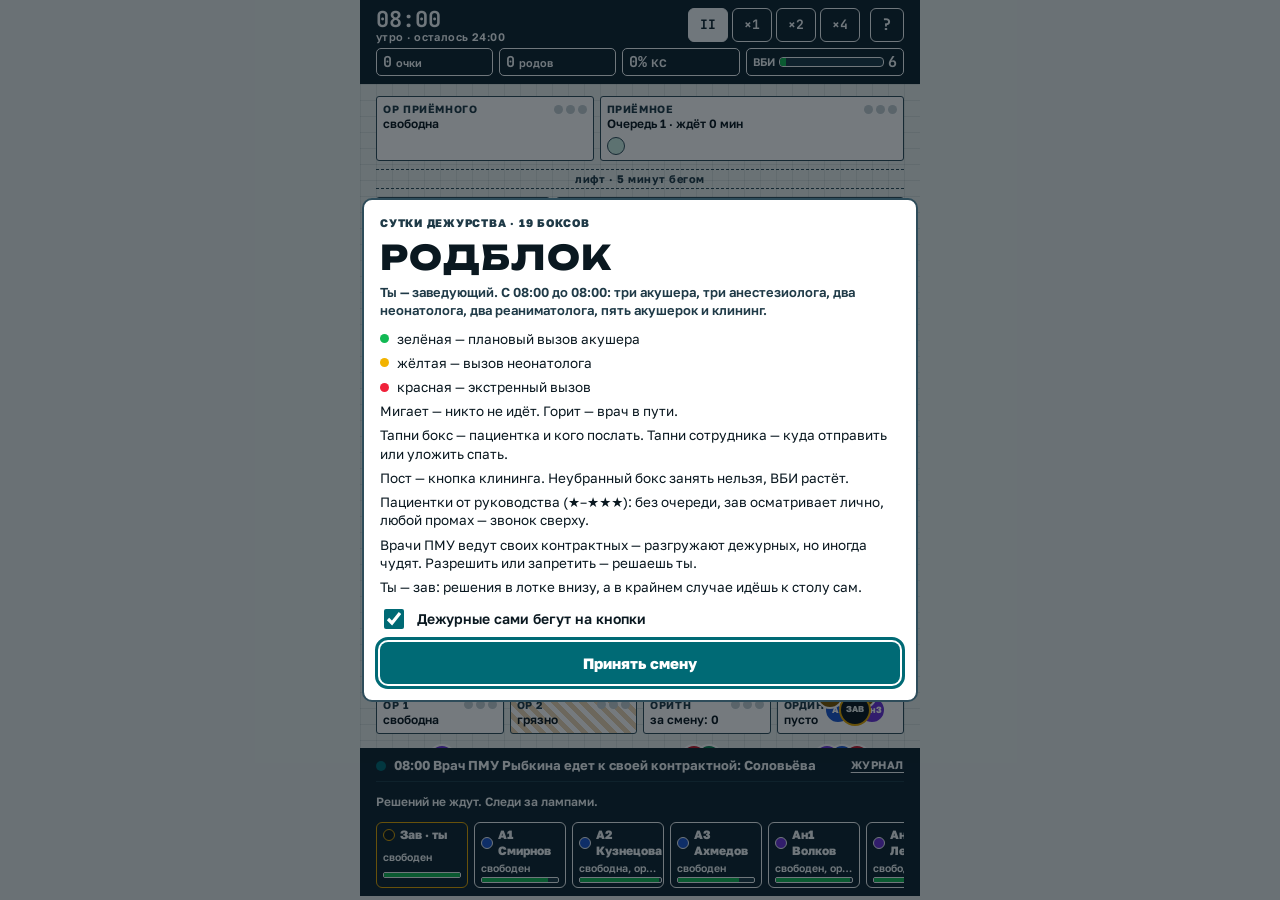
==== commit b4edf6a7: "Пациентки от руководства: 1–3 звезды Пациентки от начмеда, главврача и из ДЗМ идут без очереди, зав " ====
--- a/index.html
+++ b/index.html
@@ -253,6 +253,8 @@
 .card.gold { border-color: var(--gold); box-shadow: 0 0 0 4px color-mix(in srgb, var(--gold) 35%, transparent); }
 .card.gold .eyebrow { color: var(--warn); }
 .pill.pm { border-color: var(--gold); color: var(--gold); }
+.tag.vip { background: var(--gold); border-color: var(--gold); color: #1A1200; }
+.qd.vip { background: var(--gold); border-color: var(--gold); }
 </style>
 </head>
 <body>
@@ -525,7 +527,7 @@
     score: 0, vbi: 6, vbiPeak: 6, pauseReq: false,
     mod: { arrival: 1, arrivalUntil: 0, rest: 1, restUntil: 0 },
     slow: {}, ev: { next: rint(45, 80), used: {} }, dzm: null,
-    st: { arrivals: 0, births: 0, vag: 0, vep: 0, cs: 0, csEm: 0, csNeedless: 0, pph: 0, kas: 0, asph: 0, oritn: 0, chorio: 0, palata: 0, complaints: 0, noDoc: 0, dyst: 0, decOk: 0, decAll: 0, maxQueue: 0, dirtyUse: 0, cleaned: 0, pmuBirths: 0, pmuStopped: 0, pmuMissed: 0 },
+    st: { arrivals: 0, births: 0, vag: 0, vep: 0, cs: 0, csEm: 0, csNeedless: 0, pph: 0, kas: 0, asph: 0, oritn: 0, chorio: 0, palata: 0, complaints: 0, noDoc: 0, dyst: 0, decOk: 0, decAll: 0, maxQueue: 0, dirtyUse: 0, cleaned: 0, pmuBirths: 0, pmuStopped: 0, pmuMissed: 0, vipTotal: 0, vipOk: 0, vipBad: 0 },
   };
   for (const id of BED_IDS) S.rooms[id] = { id, pid: null, dirty: false, cleanTask: null, dirtyAfter: false };
   for (const r of ROSTER) S.staff.push({ id: r.id, role: r.role, name: r.name, short: r.short, f: r.f || 0, energy: rint(80, 100), loc: r.start, dest: null, eta: 0, depart: 0, state: 'idle', taskId: null, slot: null, rest: false, forced: false, awayUntil: 0 });
@@ -778,6 +780,7 @@
   S.P[p.id] = p;
   if (!noQueue) { S.queue.push(p.id); S.st.arrivals++; }
   assignPMU(p);
+  assignVIP(p);
   return p;
 }
 function initLab(p) {
@@ -838,7 +841,7 @@
     p.loc = rid; r.pid = p.id; p.phase = 'triage';
     addTask({ type: 'triage', loc: rid, pid: p.id, label: 'Осмотр в распреде', need: { obst: 1 }, dur: p.flags.blogger ? 20 : 8, pri: p.lab === 'second' ? 3 : 2, lamps: ['g'], callAt: S.t + mwDelay('rd') });
   }
-  for (const id of S.queue) { const p = pat(id); if (p && S.t - p.arrived === 60) complaint(p, 'час в очереди в приёмном'); }
+  for (const id of S.queue) { const p = pat(id); if (p && S.t - p.arrived === 60) complaint(p, 'час в очереди в приёмном'); if (p && p.vip && S.t - p.arrived === 25) vipHit(p, 'ждала в приёмном'); }
 }
 HANDLERS.triage = tk => { const p = pat(tk.pid); if (!p || p.bornT != null || p.phase === 'gone') return; p.phase = 'await'; addDecision({ kind: 'triage', pid: p.id }); };
 function mwDelay(z) {
@@ -853,6 +856,7 @@
   const pen = p && p.flags.blogger ? 30 : p && p.flags.contract ? 25 : 15;
   addScore(-pen, 'Жалоба: ' + reason);
   if (p) p.flags.complained = true;
+  if (p && p.vip) vipHit(p, 'жалоба пациентки');
   note('Жалоба: ' + reason + (p && p.flags.blogger ? ' — и пост в соцсетях' : ''), 'bad');
 }
 
@@ -905,11 +909,11 @@
   const shop = p.shopUntil && S.t < p.shopUntil;
   if (shop) { p.obstAt = false; p.neoAt = false; S.st.palata++; p.flags.outside = true; addScore(-20, 'Роды по дороге из магазина'); note(p.name + ' родила в такси по дороге из магазина!', 'bad'); complaint(p, 'в родах отпустили в магазин'); }
   else if (!isBox(where) && !isOR(where) && !p.flags.lift) {
-    S.st.palata++; p.flags.outside = true; addScore(-20, 'Роды вне бокса');
+    S.st.palata++; p.flags.outside = true; addScore(-20, 'Роды вне бокса'); vipHit(p, 'роды вне бокса');
     note('Роды прямо здесь: ' + locName(where) + '!', 'bad');
     if (S.rooms[where]) S.rooms[where].dirtyAfter = true;
   }
-  if (!p.obstAt) { S.st.noDoc++; addScore(-6, 'Роды без врача'); note(locName(where) + ': роды приняла акушерка, врача не было', 'warn'); }
+  if (!p.obstAt) { S.st.noDoc++; addScore(-6, 'Роды без врача'); vipHit(p, 'роды без врача'); note(locName(where) + ': роды приняла акушерка, врача не было', 'warn'); }
   if (p.flags.kristeller) addScore(-10, 'Приём Кристеллера');
   if (chance(0.012 + (p.big ? 0.06 : 0) + (p.flags.kristeller ? 0.05 : 0))) { startDyst(p); return; }
   born(p, 'vag');
@@ -951,7 +955,7 @@
 function startResus(p) {
   addTask({ type: 'resus', loc: p.loc || 'priem', pid: p.id, label: 'Реанимация новорождённого', need: { reanim: 1 }, dur: 10, pri: 3, lamps: ['r'], deadline: S.t + 3, failAt: S.t + 12 });
 }
-LATE.resus = tk => { const p = pat(tk.pid); if (p && !p.flags.asph) { p.flags.asph = true; S.st.asph++; addScore(-40, 'Асфиксия: реаниматолог опоздал'); note('Реаниматолог не успел — асфиксия новорождённого!', 'bad'); } };
+LATE.resus = tk => { const p = pat(tk.pid); if (p && !p.flags.asph) { p.flags.asph = true; S.st.asph++; addScore(-40, 'Асфиксия: реаниматолог опоздал'); vipHit(p, 'асфиксия новорождённого'); note('Реаниматолог не успел — асфиксия новорождённого!', 'bad'); } };
 FAIL.resus = tk => { closeTask(tk); const p = pat(tk.pid); if (p) transferBaby(p); };
 HANDLERS.resus = tk => { const p = pat(tk.pid); if (p) transferBaby(p); };
 function transferBaby(p) { S.st.oritn++; addTask({ type: 'transfer', loc: 'oritn', pid: p.id, label: 'Малыш в ОРИТН', need: { reanim: 1 }, dur: 6, pri: 2, failAt: S.t + 90 }); }
@@ -967,7 +971,7 @@
   const r = p.loc && S.rooms[p.loc];
   if (r && r.pid === p.id) { r.pid = null; if (dirty || r.dirtyAfter) { r.dirty = true; r.dirtyAfter = false; } }
 }
-function discharge(p) { vacate(p, isBox(p.loc) || isOR(p.loc)); p.phase = 'gone'; p.want = null; cancelTasks(p, null, ['transfer', 'resus']); }
+function discharge(p) { vacate(p, isBox(p.loc) || isOR(p.loc)); p.phase = 'gone'; p.want = null; cancelTasks(p, null, ['transfer', 'resus']); vipResolve(p); }
 function pphRoll(p) {
   const long = p.bornT - p.labStart > 720;
   const r = 0.055 + (p.para >= 3 ? 0.04 : 0) + (p.big ? 0.03 : 0) + (p.flags.chorio ? 0.05 : 0) + (long ? 0.04 : 0) + (p.flags.oxy ? 0.02 : 0);
@@ -984,7 +988,7 @@
   if (p.pphOk == null) { p.pphOk = p.pph === 'tone'; closeDecisionFor(p.id, 'pph'); }
   const inTime = tk.startT != null && tk.startT <= tk.deadline;
   if (p.pphOk && inTime) note(locName(p.loc) + ': кровотечение остановлено, ~900 мл', 'good');
-  else { S.st.kas++; addScore(-35, 'КАС: массивная кровопотеря'); note(locName(p.loc) + ': кровопотеря 1800 мл — КАС, перевод в ОРИТ', 'bad'); }
+  else { S.st.kas++; addScore(-35, 'КАС: массивная кровопотеря'); vipHit(p, 'КАС'); note(locName(p.loc) + ': кровопотеря 1800 мл — КАС, перевод в ОРИТ', 'bad'); }
   p.pphActive = false; p.pphDone = true;
 };
 FAIL.pph = tk => { const p = pat(tk.pid); if (p) p.pphOk = false; tk.startT = null; finish(tk); };
@@ -1057,7 +1061,7 @@
   const p = pat(tk.pid); if (!p) return;
   if (p.eclOk == null) { p.eclOk = chance(0.6); closeDecisionFor(p.id, 'ecl'); }
   if (p.eclOk) note(locName(p.loc) + ': эклампсия купирована, состояние стабилизировано', 'good');
-  else { S.st.kas++; addScore(-30, 'КАС: эклампсия'); note(locName(p.loc) + ': КАС — эклампсия без стабилизации', 'bad'); }
+  else { S.st.kas++; addScore(-30, 'КАС: эклампсия'); vipHit(p, 'КАС'); note(locName(p.loc) + ': КАС — эклампсия без стабилизации', 'bad'); }
   p.flags.mg = true; p.em = null; p.flags.eclNow = false;
 };
 FAIL.ecl = tk => { const p = pat(tk.pid); if (p) p.eclOk = false; finish(tk); };
@@ -1150,6 +1154,7 @@
   born(p, 'cs');
   cancelTasks(p, ['birth']);
   vacate(p, true); p.phase = 'gone';
+  vipResolve(p);
 };
 
 /* ---------- решения зава ---------- */
@@ -1172,6 +1177,7 @@
   const where = locName(p.loc || 'priem');
   const base = { where, who: patLine(p), red: !!d.red, pop: !!d.pop };
   if (d.kind === 'pmu') return pmuView(d, p, base);
+  if (d.kind === 'vipcs') return vipView(d, p, base);
   if (d.kind === 'triage') {
     const c = CASE[p.kind] || CASE.active;
     const extra = p.flags.blogger ? ' Принесла план родов на 12 листах.' : '';
@@ -1214,7 +1220,7 @@
 function decisionsTick() {
   for (const d of S.decisions) {
     if (d.done) continue;
-    if (d.kind === 'pmu') { if (S.t - d.t >= 12) { const v = decisionView(d); applyDecision(d, v ? Math.max(0, v.options.findIndex(o => o.k === 'allow')) : 0, false); note('Врач ПМУ не дождался зава и сделал по-своему', 'warn'); } continue; }
+    if (d.kind === 'pmu' || d.kind === 'vipcs') { if (S.t - d.t >= 12) { const v = decisionView(d); const ak = d.kind === 'pmu' ? 'allow' : 'yes'; applyDecision(d, v ? Math.max(0, v.options.findIndex(o => o.k === ak)) : 0, false); note(d.kind === 'pmu' ? 'Врач ПМУ не дождался зава и сделал по-своему' : 'Руководство дозвонилось дежурному — пациентку повезли на КС', 'warn'); } continue; }
     const lim = d.red ? 4 : d.kind === 'triage' ? 25 : 20;
     if (S.t - d.t >= lim) {
       const v = decisionView(d);
@@ -1338,6 +1344,7 @@
   const c = S.modals.find(m => m.id === id);
   if (!c) return;
   c.chosen = idx;
+  if (c.k === 'vipcall') vipCallChoice(c, idx);
   if (c.k === 'mil') {
     if (idx === 0) addTask({ type: 'mil', loc: 'priem', label: 'Поговорить со свекровью', need: { zav: 1 }, dur: 15, pri: 1, deadline: S.t + 30, failAt: S.t + 90 });
     else if (chance(0.5)) complaint(null, 'свекровь написала в ДЗМ');
@@ -1591,6 +1598,80 @@
     if (doc && doc.taskId && task(doc.taskId) && task(doc.taskId).pid === p.id) unassign(doc);
   }
 };
+/* ===== РОДБЛОК · пациентки от руководства ===== */
+const VIP_FROM = { 1: 'от начмеда', 2: 'от главврача', 3: 'из ДЗМ' };
+const VIP_WHO = { 1: 'Начмед', 2: 'Главврач', 3: 'ДЗМ' };
+const VIP_KINDS = ['active', 'latent', 'prom', 'pe', 'preterm'];
+const stars = n => '★'.repeat(n);
+function assignVIP(p) {
+  if (S.t === 0 || p.flags.contract || !VIP_KINDS.includes(p.kind) || !chance(0.09)) return;
+  const r = rnd();
+  p.vip = r < 0.55 ? 1 : r < 0.85 ? 2 : 3;
+  S.st.vipTotal++;
+  const q = S.queue, i = q.indexOf(p.id);
+  if (i >= 0) { q.splice(i, 1); let j = 0; while (j < q.length && pat(q[j]) && (pat(q[j]).vip || 0) >= p.vip) j++; q.splice(j, 0, p.id); }
+  const lim = [0, 60, 40, 25][p.vip];
+  addTask({ type: 'vipvisit', loc: p.loc || 'priem', pid: p.id, label: 'Осмотреть лично: ' + p.name + ' ' + stars(p.vip), need: { zav: 1 }, dur: 6, pri: 2, deadline: S.t + lim, failAt: S.t + 240 });
+  if (p.vip >= 2) {
+    card('Пациентка ' + VIP_FROM[p.vip] + ' ' + stars(p.vip), VIP_WHO[p.vip] + ' звонит: «Поступает наша девочка, ' + p.name + '. Посмотрите лично». Она идёт без очереди, а зав должен осмотреть её за ' + lim + ' минут.');
+    S.later.push({ t: S.t + rint(40, 120), k: 'vipcall', pid: p.id });
+  } else note('Пациентка ' + VIP_FROM[1] + ': ' + p.name + ' — без очереди, зав смотрит лично', 'warn');
+  if (p.vip === 3) S.later.push({ t: S.t + rint(25, 70), k: 'vipcs', pid: p.id });
+}
+function vipHit(p, why) {
+  if (!p || !p.vip) return;
+  addScore(-10 * p.vip, 'Руководство: ' + why);
+  p.flags.vipBad = true; S.st.vipBad++;
+  note(VIP_WHO[p.vip] + ' звонит заву: ' + why + ' у «нашей девочки»', 'bad');
+}
+function vipResolve(p) {
+  if (!p || !p.vip || p.vipDone) return;
+  p.vipDone = true;
+  if (!p.flags.vipBad) { addScore(10 * p.vip, 'Руководство благодарит'); S.st.vipOk++; note(VIP_WHO[p.vip] + ': «Спасибо, всё прекрасно!»', 'good'); }
+}
+HANDLERS.vipvisit = tk => { const p = pat(tk.pid); if (p) { p.flags.vipSeen = true; addScore(5 * (p.vip || 1), 'Зав осмотрел лично'); } };
+LATE.vipvisit = tk => vipHit(pat(tk.pid), 'зав так и не зашёл');
+LATER.vipcall = e => {
+  const p = pat(e.pid);
+  if (!p || p.phase === 'gone' || p.vipDone) return;
+  const c = card('Звонок: ' + VIP_WHO[p.vip], '«Как там ' + p.name + '?» — ' + VIP_WHO[p.vip].toLowerCase() + ' на линии и ждёт доклада.', ['Доложить лично', 'Пусть доложит дежурный врач'], 'vipcall');
+  c.pid = p.id;
+};
+function vipCallChoice(c, idx) {
+  const p = pat(c.pid); if (!p) return;
+  if (idx === 0) { const tk = addTask({ type: 'vipreport', loc: staffBy('zav').loc, pid: p.id, label: 'Доклад руководству', need: { zav: 1 }, dur: 5, pri: 2, failAt: S.t + 60 }); manualAssign('zav', tk.id); }
+  else if (chance(0.5)) vipHit(p, 'доложили не лично');
+  else note('На том конце выслушали дежурного и успокоились');
+}
+HANDLERS.vipreport = tk => { const p = pat(tk.pid); addScore(3 * ((p && p.vip) || 1), 'Доклад руководству'); note('Зав доложил лично — на том конце довольны', 'good'); };
+LATER.vipcs = e => {
+  const p = pat(e.pid);
+  if (!p || p.phase === 'gone' || p.bornT != null || p.want === 'or' || p.phase === 'or' || !(p.lab === 'active' || p.lab === 'latent')) return;
+  addDecision({ kind: 'vipcs', pid: p.id, pop: true });
+  S.pauseReq = true;
+};
+function vipView(d, p, base) {
+  return Object.assign(base, {
+    title: 'Звонок из ДЗМ',
+    clue: '«Пациентка боится, сделайте ей кесарево. Мы на контроле».',
+    fact: 'Объективно: ' + dilText(p) + ', КТГ — ' + ctgWord(p) + '. Медицинских показаний к КС нет.',
+    ctg: ['N', 'S', 'P'].includes(p.ctg) ? p.ctg : null,
+    options: [
+      { k: 'yes', label: 'Пойти навстречу — КС', ok: false },
+      { k: 'talk', label: 'Объяснить риски, вести роды по показаниям', ok: true },
+      { k: 'kons', label: 'Собрать консилиум', ok: true },
+    ],
+    why: 'Звонок руководства — не показание к КС. Без медицинских показаний кесарево повышает риски для матери и ребёнка; спорное решение оформляют консилиумом.',
+  });
+}
+APPLY.vipcs = (d, k) => {
+  const p = pat(d.pid); if (!p || p.bornT != null || p.phase === 'gone') return;
+  if (k === 'yes') { p.flags.needlessCS = true; requestCS(p, 2); return; }
+  if (k === 'talk') { if (chance(0.3)) vipHit(p, 'отказали в «просьбе»'); return; }
+  const tk = addTask({ type: 'konsilium', loc: p.loc || 'priem', pid: p.id, label: 'Консилиум: ' + p.name, need: { zav: 1, obst: 1 }, dur: 10, pri: 2, failAt: S.t + 120 });
+  manualAssign('zav', tk.id);
+};
+HANDLERS.konsilium = () => { addScore(10, 'Консилиум по VIP'); note('Консилиум: показаний к КС нет, ведём роды. В ДЗМ довольны протоколом', 'good'); };
 /* ===== РОДБЛОК · интерфейс: план этажа ===== */
 const $ = id => document.getElementById(id);
 const esc = s => String(s).replace(/[&<>"]/g, c => ({ '&': '&amp;', '<': '&lt;', '>': '&gt;', '"': '&quot;' }[c]));
@@ -1645,6 +1726,7 @@
 }
 function tagsOf(p, max) {
   const t = [];
+  if (p.vip) t.push('<span class="tag vip">' + stars(p.vip) + '</span>');
   if (p.flags.contract && p.pmu) t.push('<span class="tag g">ПМУ</span>');
   if (p.flags.pe) t.push('<span class="tag r">ПЭ</span>');
   if (p.flags.chorio && p.bornT == null) t.push('<span class="tag r">t°</span>');
@@ -1675,6 +1757,7 @@
   let h = '';
   if (p) {
     h += ptChip(p, true);
+    if (p.vip) h += '<span class="tag vip">' + stars(p.vip) + '</span>';
     const dec = S.decisions.find(d => !d.done && d.pid === p.id);
     if (dec) h += '<span class="tag w">?</span>';
     else if (p.want === 'box') h += '<span class="tag">→бокс</span>';
@@ -1700,7 +1783,7 @@
   const q = S.queue.map(pat).filter(Boolean);
   const longest = q.length ? S.t - Math.min(...q.map(p => p.arrived)) : 0;
   const extra = livePatients().filter(p => p.loc === 'priem' && p.phase !== 'queue');
-  setHTML($('r-priem'), `<div class="lbl"><span>Приёмное</span>${lampHTML(lampState('priem'))}</div><div class="sub">${q.length ? 'Очередь ' + q.length + (q.some(p => p.src === 'opb') ? ' (ОПБ ' + q.filter(p => p.src === 'opb').length + ')' : '') + ' · ждёт ' + longest + ' мин' : 'Очереди нет'}</div><div class="queue">${q.map(p => `<span class="qd${p.lab === 'second' ? ' hot' : p.src === 'opb' ? ' opb' : ''}"></span>`).join('')}${extra.map(p => ptChip(p, true)).join('')}</div>`);
+  setHTML($('r-priem'), `<div class="lbl"><span>Приёмное</span>${lampHTML(lampState('priem'))}</div><div class="sub">${q.length ? 'Очередь ' + q.length + (q.some(p => p.src === 'opb') ? ' (ОПБ ' + q.filter(p => p.src === 'opb').length + ')' : '') + ' · ждёт ' + longest + ' мин' : 'Очереди нет'}</div><div class="queue">${q.map(p => `<span class="qd${p.lab === 'second' ? ' hot' : p.vip ? ' vip' : p.src === 'opb' ? ' opb' : ''}"></span>`).join('')}${extra.map(p => ptChip(p, true)).join('')}</div>`);
 }
 function renderMisc() {
   const babies = openTasks().filter(t => t.type === 'transfer').length;
@@ -1746,9 +1829,9 @@
 }
 function renderTray() {
   const pend = S.decisions.filter(d => !d.done).sort((a, b) => (b.red ? 1 : 0) - (a.red ? 1 : 0) || a.t - b.t);
-  let h = pend.map(d => { const p = pat(d.pid); const v = p ? shortLoc(p.loc || 'priem') : ''; const t = { triage: 'куда её?', ctgS: 'КТГ', ctgP: 'КТГ!', brady: 'брадикардия', pph: 'ПРК', dyst: 'дистоция', ecl: 'эклампсия', chorio: 'лихорадка', pmu: 'врач ПМУ' }[d.kind]; return `<button type="button" class="pill${d.red ? ' red' : d.pop ? ' pm' : ''}" data-act="dec" data-id="${d.id}">${esc(v)}: ${t}</button>`; }).join('');
+  let h = pend.map(d => { const p = pat(d.pid); const v = p ? shortLoc(p.loc || 'priem') : ''; const t = { triage: 'куда её?', ctgS: 'КТГ', ctgP: 'КТГ!', brady: 'брадикардия', pph: 'ПРК', dyst: 'дистоция', ecl: 'эклампсия', chorio: 'лихорадка', pmu: 'врач ПМУ', vipcs: 'звонок из ДЗМ' }[d.kind]; return `<button type="button" class="pill${d.red ? ' red' : d.pop ? ' pm' : ''}" data-act="dec" data-id="${d.id}">${esc(v)}: ${t}</button>`; }).join('');
   const zt = openTasks().filter(t => t.need.zav && !(t.slots.zav || []).length);
-  h += zt.map(t => `<button type="button" class="pill zv" data-act="zavgo" data-task="${t.id}">Зав нужен: ${esc(t.label.toLowerCase())}</button>`).join('');
+  h += zt.map(t => `<button type="button" class="pill zv" data-act="zavgo" data-task="${t.id}">Зав → ${esc(t.label)}</button>`).join('');
   setHTML($('tray'), h);
 }
 const OFFS = [[0, 10], [-15, 10], [15, 10], [-30, 10], [30, 10], [0, -6], [-15, -6], [15, -6], [-30, -6], [30, -6]];
@@ -1848,6 +1931,7 @@
 }
 function patientBlock(p) {
   const f = [];
+  if (p.vip) f.push(VIP_FROM[p.vip] + ' ' + stars(p.vip));
   if (p.flags.pe) f.push('ПЭ' + (p.flags.mg ? ', магнезия идёт' : ', магнезии нет'));
   if (p.flags.epid) f.push('ЭА стоит'); else if (hasOpen(p, 'epid')) f.push('просит ЭА');
   if (p.flags.prom) f.push('ДИВ');
@@ -1935,7 +2019,7 @@
   return `<div class="eyebrow">Правила и настройки</div><h2>Как играть</h2>${rulesHTML()}<label class="switch"><input type="checkbox" id="optAuto" data-act="toggle" data-k="auto"${S.auto ? ' checked' : ''}> Дежурные сами бегут на кнопки</label><label class="switch"><input type="checkbox" id="optPause" data-act="toggle" data-k="autoPause"${S.autoPause ? ' checked' : ''}> Пауза на красных вызовах и событиях</label><div class="row"><button type="button" class="btn o" data-act="restart">Сдать смену и начать новую</button>${closeBtn()}</div>`;
 }
 function rulesHTML() {
-  return `<div class="legend"><div><span class="lamps"><i class="lamp g on"></i></span> зелёная — плановый вызов акушера</div><div><span class="lamps"><i class="lamp y on"></i></span> жёлтая — вызов неонатолога</div><div><span class="lamps"><i class="lamp r on"></i></span> красная — экстренный вызов</div><div>Мигает — никто не идёт. Горит — врач в пути.</div><div>Тапни бокс — пациентка и кого послать. Тапни сотрудника — куда отправить или уложить спать.</div><div>Пост — кнопка клининга. Неубранный бокс занять нельзя, ВБИ растёт.</div><div>Врачи ПМУ ведут своих контрактных — разгружают дежурных, но иногда чудят. Разрешить или запретить — решаешь ты.</div><div>Ты — зав: решения в лотке внизу, а в крайнем случае идёшь к столу сам.</div></div>`;
+  return `<div class="legend"><div><span class="lamps"><i class="lamp g on"></i></span> зелёная — плановый вызов акушера</div><div><span class="lamps"><i class="lamp y on"></i></span> жёлтая — вызов неонатолога</div><div><span class="lamps"><i class="lamp r on"></i></span> красная — экстренный вызов</div><div>Мигает — никто не идёт. Горит — врач в пути.</div><div>Тапни бокс — пациентка и кого послать. Тапни сотрудника — куда отправить или уложить спать.</div><div>Пост — кнопка клининга. Неубранный бокс занять нельзя, ВБИ растёт.</div><div>Пациентки от руководства (★–★★★): без очереди, зав осматривает лично, любой промах — звонок сверху.</div><div>Врачи ПМУ ведут своих контрактных — разгружают дежурных, но иногда чудят. Разрешить или запретить — решаешь ты.</div><div>Ты — зав: решения в лотке внизу, а в крайнем случае идёшь к столу сам.</div></div>`;
 }
 
 /* ---------- КТГ ---------- */
@@ -1977,7 +2061,7 @@
   const d = S.decisions.find(x => x.id === id); if (!d || d.done) return;
   const v = decisionView(d); if (!v) return;
   UI.modal = { kind: 'dec', id };
-  showModal(`<div class="card${v.red ? ' red' : v.pop ? ' gold' : ''}"><div class="eyebrow">${esc(v.where)}${v.red ? ' · красная кнопка' : v.pop ? ' · врач ПМУ' : ''} · ${clock(S.t)}</div><h2>${esc(v.title)}</h2><div class="who">${esc(v.who)}</div>${v.ctg ? ctgSVG(v.ctg, d.id) : ''}<p class="clue">${esc(v.clue)}</p>${v.fact ? `<p class="who">${esc(v.fact)}</p>` : ''}<div class="opts">${v.options.map((o, i) => `<button type="button" class="opt" data-act="choose" data-id="${d.id}" data-i="${i}">${esc(o.label)}</button>`).join('')}</div><button type="button" class="btn o sm" data-act="later" data-id="${d.id}">Решу позже</button></div>`);
+  showModal(`<div class="card${v.red ? ' red' : v.pop ? ' gold' : ''}"><div class="eyebrow">${esc(v.where)}${v.red ? ' · красная кнопка' : v.pop ? (d.kind === 'vipcs' ? ' · руководство' : ' · врач ПМУ') : ''} · ${clock(S.t)}</div><h2>${esc(v.title)}</h2><div class="who">${esc(v.who)}</div>${v.ctg ? ctgSVG(v.ctg, d.id) : ''}<p class="clue">${esc(v.clue)}</p>${v.fact ? `<p class="who">${esc(v.fact)}</p>` : ''}<div class="opts">${v.options.map((o, i) => `<button type="button" class="opt" data-act="choose" data-id="${d.id}" data-i="${i}">${esc(o.label)}</button>`).join('')}</div><button type="button" class="btn o sm" data-act="later" data-id="${d.id}">Решу позже</button></div>`);
 }
 function showFeedback(res) {
   const m = $('modal').querySelector('.card'); if (!m) return closeModal();
@@ -2006,7 +2090,7 @@
   const cell = (b, s) => `<div><b>${b}</b><span>${s}</span></div>`;
   const rev = S.review.filter(x => x.byZav && !x.ok).slice(-8);
   showModal(`<div class="card"><div class="eyebrow">Сдача смены · 08:00</div><p class="big">${Math.round(S.score)}</p><div class="stars" aria-label="${F.stars} из 3">${'★'.repeat(F.stars)}${'☆'.repeat(3 - F.stars)}</div><h2>${esc(F.title)}</h2>${best ? `<div class="who">Прошлый рекорд: ${best}</div>` : ''}
-  <div class="rep">${cell(st.births, 'родов')}${cell(Math.round(F.csRate * 100) + '%', 'доля КС')}${cell(st.vep, 'ВЭП')}${cell(st.csEm, 'экстренных КС')}${cell(st.csNeedless, 'КС без показаний')}${cell(st.pph, 'ПРК')}${cell(st.kas, 'КАС')}${cell(st.asph, 'асфиксий')}${cell(st.oritn, 'в ОРИТН')}${cell(st.chorio, 'хориоамнионитов')}${cell(Math.round(S.vbiPeak), 'пик ВБИ')}${cell(st.palata, 'родов вне бокса')}${cell(st.noDoc, 'родов без врача')}${cell(st.complaints, 'жалоб')}${cell(st.decOk + '/' + st.decAll, 'верных решений')}${cell((st.bossWon || 0) + '/' + (S.waves ? S.waves.length : 0), 'боссов повержено')}${cell(st.arrivals, 'поступило')}${cell(st.maxQueue, 'макс. очередь')}${cell(st.pmuBirths || 0, 'контрактных родов')}${cell(st.pmuStopped || 0, 'абсурда остановлено')}${cell(st.pmuMissed || 0, 'абсурда пропущено')}</div>
+  <div class="rep">${cell(st.births, 'родов')}${cell(Math.round(F.csRate * 100) + '%', 'доля КС')}${cell(st.vep, 'ВЭП')}${cell(st.csEm, 'экстренных КС')}${cell(st.csNeedless, 'КС без показаний')}${cell(st.pph, 'ПРК')}${cell(st.kas, 'КАС')}${cell(st.asph, 'асфиксий')}${cell(st.oritn, 'в ОРИТН')}${cell(st.chorio, 'хориоамнионитов')}${cell(Math.round(S.vbiPeak), 'пик ВБИ')}${cell(st.palata, 'родов вне бокса')}${cell(st.noDoc, 'родов без врача')}${cell(st.complaints, 'жалоб')}${cell(st.decOk + '/' + st.decAll, 'верных решений')}${cell((st.bossWon || 0) + '/' + (S.waves ? S.waves.length : 0), 'боссов повержено')}${cell(st.arrivals, 'поступило')}${cell(st.maxQueue, 'макс. очередь')}${cell(st.pmuBirths || 0, 'контрактных родов')}${cell(st.pmuStopped || 0, 'абсурда остановлено')}${cell(st.pmuMissed || 0, 'абсурда пропущено')}${cell(st.vipTotal || 0, 'от руководства')}${cell(st.vipOk || 0, 'руководство довольно')}${cell(st.vipBad || 0, 'звонков сверху')}</div>
   ${F.bonus.length ? `<div class="who"><b>Бонусы:</b> ${esc(F.bonus.join(' · '))}</div>` : ''}
   ${rev.length ? `<h3>Разбор ошибок</h3><div class="revl">${rev.map(x => `<div><span class="bad-t">${clock(x.t)} ${esc(x.where)} · ${esc(x.title)}</span><br>Выбрано: ${esc(x.choice)}<br>Правильнее: ${esc(x.best || '')}<br>${esc(x.why)}</div>`).join('')}</div>` : '<div class="who">Ошибок в решениях нет.</div>'}
   <button type="button" class="btn" data-act="restart">Новая смена</button></div>`);
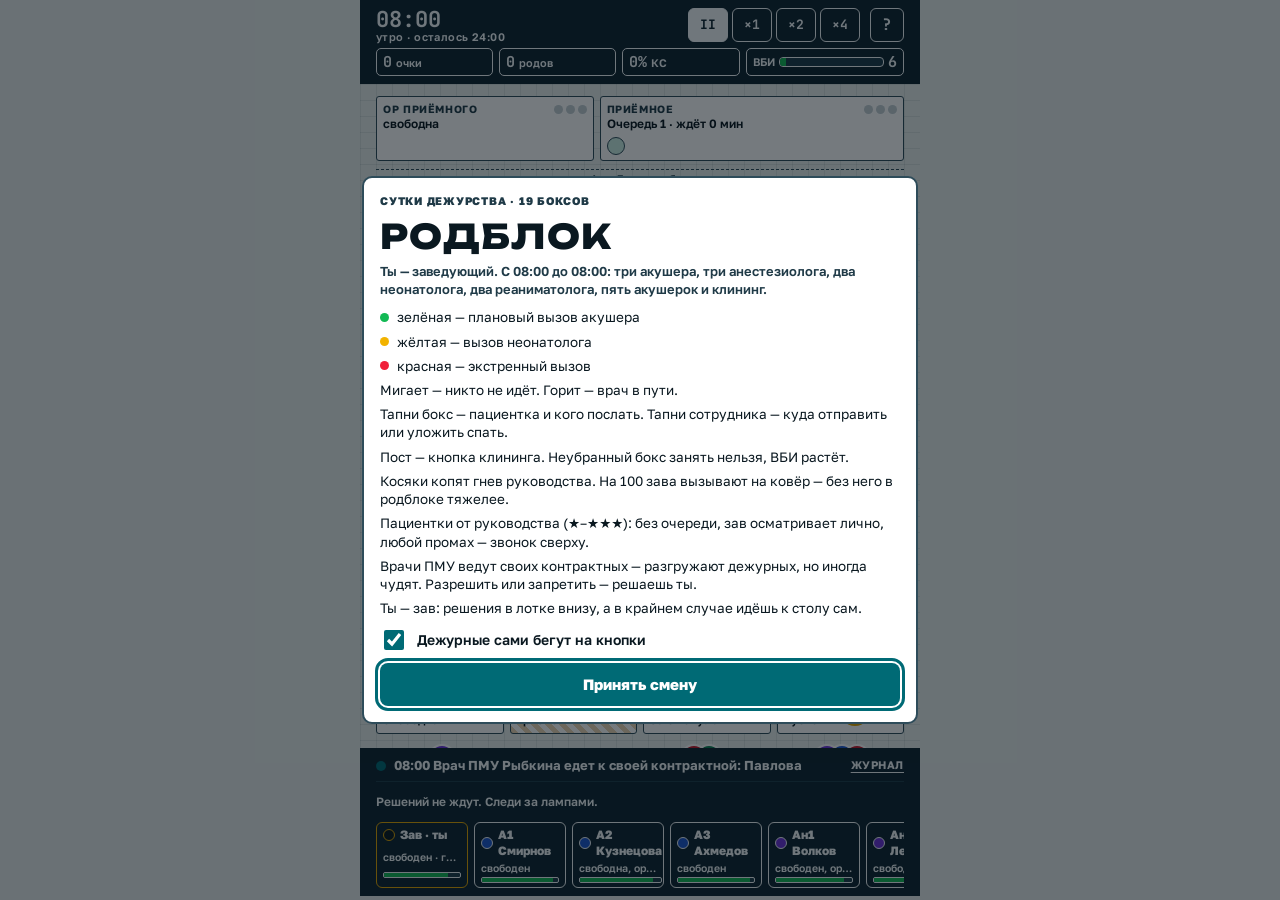
==== commit dae5ed60: "Атата: зава вызывают к руководству Жалобы, КАС, асфиксии, проваленные наплывы и звонки сверху копят " ====
--- a/index.html
+++ b/index.html
@@ -255,6 +255,7 @@
 .pill.pm { border-color: var(--gold); color: var(--gold); }
 .tag.vip { background: var(--gold); border-color: var(--gold); color: #1A1200; }
 .qd.vip { background: var(--gold); border-color: var(--gold); }
+.chip.zav.angry { border-color: var(--lamp-r); }
 </style>
 </head>
 <body>
@@ -521,19 +522,20 @@
 function newGame(seed) {
   SEED = seed || Math.floor(Math.random() * 1e9) + 1;
   S = {
-    v: 2, t: 0, uid: 0, rng: SEED, over: false, auto: true, autoPause: true,
+    v: 3, t: 0, uid: 0, rng: SEED, over: false, auto: true, autoPause: true,
     P: {}, T: {}, staff: [], decisions: [], notes: [], log: [], scoreLog: [], review: [], modals: [], later: [],
     rooms: {}, queue: [], planned: [], nextBlogger: false,
-    score: 0, vbi: 6, vbiPeak: 6, pauseReq: false,
+    score: 0, vbi: 6, vbiPeak: 6, pauseReq: false, atata: 0, atataPeak: 0, blameLog: [], summon: null, zavOut: null,
     mod: { arrival: 1, arrivalUntil: 0, rest: 1, restUntil: 0 },
     slow: {}, ev: { next: rint(45, 80), used: {} }, dzm: null,
-    st: { arrivals: 0, births: 0, vag: 0, vep: 0, cs: 0, csEm: 0, csNeedless: 0, pph: 0, kas: 0, asph: 0, oritn: 0, chorio: 0, palata: 0, complaints: 0, noDoc: 0, dyst: 0, decOk: 0, decAll: 0, maxQueue: 0, dirtyUse: 0, cleaned: 0, pmuBirths: 0, pmuStopped: 0, pmuMissed: 0, vipTotal: 0, vipOk: 0, vipBad: 0 },
+    st: { arrivals: 0, births: 0, vag: 0, vep: 0, cs: 0, csEm: 0, csNeedless: 0, pph: 0, kas: 0, asph: 0, oritn: 0, chorio: 0, palata: 0, complaints: 0, noDoc: 0, dyst: 0, decOk: 0, decAll: 0, maxQueue: 0, dirtyUse: 0, cleaned: 0, pmuBirths: 0, pmuStopped: 0, pmuMissed: 0, vipTotal: 0, vipOk: 0, vipBad: 0, atata: 0, atataMin: 0 },
   };
   for (const id of BED_IDS) S.rooms[id] = { id, pid: null, dirty: false, cleanTask: null, dirtyAfter: false };
   for (const r of ROSTER) S.staff.push({ id: r.id, role: r.role, name: r.name, short: r.short, f: r.f || 0, energy: rint(80, 100), loc: r.start, dest: null, eta: 0, depart: 0, state: 'idle', taskId: null, slot: null, rest: false, forced: false, awayUntil: 0 });
   for (const d of PMU_DOCS) S.staff.push({ id: d.id, role: 'pmu', name: d.name, short: d.short, f: d.f || 0, title: d.title, quirk: d.quirk, absurd: d.absurd, delay: d.delay, energy: 100, loc: 'priem', dest: null, eta: 0, depart: 0, state: 'away', taskId: null, slot: null, rest: false, forced: false, awayUntil: 1e9, out: true });
   handover();
   setupWaves();
+  S.later.push({ t: 55, k: 'meetCard' });
   S.rng = SEED;
   return S;
 }
@@ -674,7 +676,7 @@
 function staffTick() {
   const night = isNight();
   for (const s of S.staff) {
-    if (s.state === 'away') { if (S.t >= s.awayUntil) { s.state = 'idle'; note(s.role === 'pmu' ? 'Врач ПМУ ' + s.name + ' ' + he(s, 'приехал', 'приехала') : s.name + ' ' + he(s, 'вернулся', 'вернулась') + ' в родблок'); } continue; }
+    if (s.state === 'away') { if (S.t >= s.awayUntil) { s.state = 'idle'; note(s.role === 'pmu' ? 'Врач ПМУ ' + s.name + ' ' + he(s, 'приехал', 'приехала') : s.name + ' ' + he(s, 'вернулся', 'вернулась') + ' в родблок'); if (s.id === 'zav') zavReturned(); } continue; }
     if (s.state === 'walk' && S.t >= s.eta) {
       s.loc = s.dest; s.dest = null;
       s.state = s.taskId ? 'work' : (s.rest && s.loc === 'ord') ? 'rest' : 'idle';
@@ -748,6 +750,7 @@
   eventsTick();
   wavesTick();
   pmuTick();
+  atataTick();
   if (S.t >= SHIFT) endShift();
   S.rng = SEED;
 }
@@ -857,6 +860,7 @@
   addScore(-pen, 'Жалоба: ' + reason);
   if (p) p.flags.complained = true;
   if (p && p.vip) vipHit(p, 'жалоба пациентки');
+  blame(12, 'жалоба');
   note('Жалоба: ' + reason + (p && p.flags.blogger ? ' — и пост в соцсетях' : ''), 'bad');
 }
 
@@ -909,7 +913,7 @@
   const shop = p.shopUntil && S.t < p.shopUntil;
   if (shop) { p.obstAt = false; p.neoAt = false; S.st.palata++; p.flags.outside = true; addScore(-20, 'Роды по дороге из магазина'); note(p.name + ' родила в такси по дороге из магазина!', 'bad'); complaint(p, 'в родах отпустили в магазин'); }
   else if (!isBox(where) && !isOR(where) && !p.flags.lift) {
-    S.st.palata++; p.flags.outside = true; addScore(-20, 'Роды вне бокса'); vipHit(p, 'роды вне бокса');
+    S.st.palata++; p.flags.outside = true; addScore(-20, 'Роды вне бокса'); vipHit(p, 'роды вне бокса'); blame(8, 'роды вне бокса');
     note('Роды прямо здесь: ' + locName(where) + '!', 'bad');
     if (S.rooms[where]) S.rooms[where].dirtyAfter = true;
   }
@@ -955,7 +959,7 @@
 function startResus(p) {
   addTask({ type: 'resus', loc: p.loc || 'priem', pid: p.id, label: 'Реанимация новорождённого', need: { reanim: 1 }, dur: 10, pri: 3, lamps: ['r'], deadline: S.t + 3, failAt: S.t + 12 });
 }
-LATE.resus = tk => { const p = pat(tk.pid); if (p && !p.flags.asph) { p.flags.asph = true; S.st.asph++; addScore(-40, 'Асфиксия: реаниматолог опоздал'); vipHit(p, 'асфиксия новорождённого'); note('Реаниматолог не успел — асфиксия новорождённого!', 'bad'); } };
+LATE.resus = tk => { const p = pat(tk.pid); if (p && !p.flags.asph) { p.flags.asph = true; S.st.asph++; addScore(-40, 'Асфиксия: реаниматолог опоздал'); vipHit(p, 'асфиксия новорождённого'); blame(25, 'асфиксия'); note('Реаниматолог не успел — асфиксия новорождённого!', 'bad'); } };
 FAIL.resus = tk => { closeTask(tk); const p = pat(tk.pid); if (p) transferBaby(p); };
 HANDLERS.resus = tk => { const p = pat(tk.pid); if (p) transferBaby(p); };
 function transferBaby(p) { S.st.oritn++; addTask({ type: 'transfer', loc: 'oritn', pid: p.id, label: 'Малыш в ОРИТН', need: { reanim: 1 }, dur: 6, pri: 2, failAt: S.t + 90 }); }
@@ -988,7 +992,7 @@
   if (p.pphOk == null) { p.pphOk = p.pph === 'tone'; closeDecisionFor(p.id, 'pph'); }
   const inTime = tk.startT != null && tk.startT <= tk.deadline;
   if (p.pphOk && inTime) note(locName(p.loc) + ': кровотечение остановлено, ~900 мл', 'good');
-  else { S.st.kas++; addScore(-35, 'КАС: массивная кровопотеря'); vipHit(p, 'КАС'); note(locName(p.loc) + ': кровопотеря 1800 мл — КАС, перевод в ОРИТ', 'bad'); }
+  else { S.st.kas++; addScore(-35, 'КАС: массивная кровопотеря'); vipHit(p, 'КАС'); blame(25, 'КАС'); note(locName(p.loc) + ': кровопотеря 1800 мл — КАС, перевод в ОРИТ', 'bad'); }
   p.pphActive = false; p.pphDone = true;
 };
 FAIL.pph = tk => { const p = pat(tk.pid); if (p) p.pphOk = false; tk.startT = null; finish(tk); };
@@ -1061,7 +1065,7 @@
   const p = pat(tk.pid); if (!p) return;
   if (p.eclOk == null) { p.eclOk = chance(0.6); closeDecisionFor(p.id, 'ecl'); }
   if (p.eclOk) note(locName(p.loc) + ': эклампсия купирована, состояние стабилизировано', 'good');
-  else { S.st.kas++; addScore(-30, 'КАС: эклампсия'); vipHit(p, 'КАС'); note(locName(p.loc) + ': КАС — эклампсия без стабилизации', 'bad'); }
+  else { S.st.kas++; addScore(-30, 'КАС: эклампсия'); vipHit(p, 'КАС'); blame(25, 'КАС'); note(locName(p.loc) + ': КАС — эклампсия без стабилизации', 'bad'); }
   p.flags.mg = true; p.em = null; p.flags.eclNow = false;
 };
 FAIL.ecl = tk => { const p = pat(tk.pid); if (p) p.eclOk = false; finish(tk); };
@@ -1150,7 +1154,7 @@
   p.extractT = (tk.startT != null ? tk.startT : S.t) + 8;
   if (p.flags.abrupt) p.abruptLate = p.extractT - p.arrived > 30;
   if (p.csPri >= 3) S.st.csEm++;
-  if (p.flags.needlessCS) { S.st.csNeedless++; addScore(-10, 'КС без показаний'); }
+  if (p.flags.needlessCS) { S.st.csNeedless++; addScore(-10, 'КС без показаний'); blame(6, 'КС без показаний'); }
   born(p, 'cs');
   cancelTasks(p, ['birth']);
   vacate(p, true); p.phase = 'gone';
@@ -1249,6 +1253,7 @@
   const p = pat(e.pid); if (!p) return;
   const serious = ['previa', 'pe'].includes(p.kind);
   if (serious) S.st.kas++;
+  blame(serious ? 25 : 10, serious ? 'КАС в ОПБ' : 'роды в ОПБ');
   addScore(serious ? -35 : -25, 'Отправлена в ОПБ не по делу');
   note(p.name + ' в ОПБ: ' + (p.kind === 'previa' ? 'кровотечение, КАС' : p.kind === 'pe' ? 'эклампсия, КАС' : 'родила в палате ОПБ') + ' — разбор у главврача', 'bad');
 };
@@ -1345,6 +1350,8 @@
   if (!c) return;
   c.chosen = idx;
   if (c.k === 'vipcall') vipCallChoice(c, idx);
+  if (c.k === 'atata') atataChoice(idx);
+  if (c.k === 'meeting') meetingChoice(idx);
   if (c.k === 'mil') {
     if (idx === 0) addTask({ type: 'mil', loc: 'priem', label: 'Поговорить со свекровью', need: { zav: 1 }, dur: 15, pri: 1, deadline: S.t + 30, failAt: S.t + 90 });
     else if (chance(0.5)) complaint(null, 'свекровь написала в ДЗМ');
@@ -1365,6 +1372,7 @@
   const dirty = dirtyRooms().length, q = S.queue.length;
   const pts = (withZav ? 15 : 0) + 25 - dirty * 7 - q * 6;
   addScore(pts, 'Итог проверки ДЗМ');
+  if (pts < 0) blame(20, 'предписание ДЗМ');
   note('Комиссия ДЗМ: грязных помещений ' + dirty + ', в очереди ' + q + ' — ' + (pts >= 0 ? 'уехали довольные' : 'будет предписание'), pts >= 0 ? 'good' : 'bad');
 }
 
@@ -1453,6 +1461,7 @@
 function loseWave(w, D) {
   w.state = 'lost'; S.st.bossLost++;
   addScore(-30, 'Босс победил: ' + D.name);
+  blame(20, 'провален наплыв');
   complaint(null, D.k === 'opb' ? 'заведующая ОПБ написала главврачу' : 'пациентки часами ждали места');
   card('Босс победил', D.name + ': за ' + D.limit + ' минут не разместили ещё ' + w.left + '. −30 и жалоба.', null, 'bosslose');
 }
@@ -1621,7 +1630,7 @@
 function vipHit(p, why) {
   if (!p || !p.vip) return;
   addScore(-10 * p.vip, 'Руководство: ' + why);
-  p.flags.vipBad = true; S.st.vipBad++;
+  p.flags.vipBad = true; S.st.vipBad++; blame(8 * p.vip, 'звонок сверху');
   note(VIP_WHO[p.vip] + ' звонит заву: ' + why + ' у «нашей девочки»', 'bad');
 }
 function vipResolve(p) {
@@ -1672,6 +1681,65 @@
   manualAssign('zav', tk.id);
 };
 HANDLERS.konsilium = () => { addScore(10, 'Консилиум по VIP'); note('Консилиум: показаний к КС нет, ведём роды. В ДЗМ довольны протоколом', 'good'); };
+/* ===== РОДБЛОК · атата у руководства ===== */
+const ATATA_TALKS = [
+  'Главврач полчаса читал вслух жалобу и спрашивал: «Как такое возможно?»',
+  'Устный выговор: «Чтобы больше такого не было».',
+  'Объяснительная в трёх экземплярах, один — в ДЗМ.',
+  'Главврач показал график доли КС и долго молчал.',
+  '«Вы заведующий или кто?» — прозвучало четыре раза.',
+];
+function blame(pts, reason) {
+  if (!S) return;
+  S.atata = Math.min(150, (S.atata || 0) + pts);
+  S.atataPeak = Math.max(S.atataPeak || 0, S.atata);
+  S.blameLog.push({ t: S.t, reason, pts });
+  if (S.blameLog.length > 30) S.blameLog.shift();
+}
+function zavAway(min, kind) {
+  const z = staffBy('zav');
+  if (z.taskId) unassign(z);
+  z.state = 'away'; z.awayUntil = S.t + min; z.rest = false; z.forced = false; z.dest = null; z.loc = 'priem';
+  S.zavOut = kind;
+  if (kind === 'atata') S.st.atataMin += min;
+}
+function zavReturned() {
+  const kind = S.zavOut; S.zavOut = null;
+  if (kind === 'atata') {
+    const pen = (S.summon && S.summon.pen) || 15;
+    addScore(-pen, 'Атата у главврача');
+    card('Атата окончено', pick(ATATA_TALKS) + ' Минус ' + pen + ' очков, гнев остыл до 30.', null, 'atataend');
+    S.atata = 30; S.summon = null;
+  } else if (kind === 'meeting') {
+    addScore(5, 'Планёрка');
+    note('Зав вернулся с планёрки: «Снижаем долю КС, коллеги»', 'good');
+  }
+}
+function atataTick() {
+  if (S.atata > 0) S.atata = Math.max(0, S.atata - 0.02);
+  const z = staffBy('zav');
+  if (S.atata >= 100 && !S.summon && z.state !== 'away' && S.t < SHIFT - 30) {
+    S.st.atata++;
+    const rs = [];
+    for (let i = S.blameLog.length - 1; i >= 0 && rs.length < 3; i--) { const r = S.blameLog[i].reason; if (!rs.includes(r)) rs.push(r); }
+    S.summon = { t: S.t, pen: 15 };
+    card('Зава вызывают на ковёр', 'Главврач ждёт у себя. Накопилось: ' + rs.join(', ') + '. Это 25–45 минут вне родблока.', ['Идти сразу', 'Сначала закончить дела — через 15 минут', 'Отправить старшую акушерку'], 'atata');
+  }
+}
+function atataChoice(idx) {
+  if (!S.summon) return;
+  if (idx === 0) { S.summon.pen = 15; zavAway(rint(25, 45), 'atata'); note('Зав ушёл на ковёр к главврачу', 'warn'); }
+  else if (idx === 1) { S.summon.pen = 25; S.later.push({ t: S.t + 15, k: 'atataGo' }); note('«Через 15 минут буду» — главврач засёк время', 'warn'); }
+  else if (chance(0.5)) { addScore(-5, 'Старшая акушерка на ковре'); note('Главврач принял объяснения старшей акушерки. Пронесло', 'good'); S.atata = 50; S.summon = null; }
+  else { S.summon.pen = 30; zavAway(rint(40, 55), 'atata'); note('Главврач в ярости: «Где заведующий?!» Зав бежит на ковёр', 'bad'); }
+}
+LATER.atataGo = () => { if (S.summon && staffBy('zav').state !== 'away') zavAway(rint(30, 50), 'atata'); };
+LATER.meetCard = () => card('Планёрка у главврача', 'В 09:00 планёрка, заведующие обязаны быть. Это 20 минут вне родблока.', ['Пойти на планёрку', 'Сказаться занятым'], 'meeting');
+LATER.meetGo = () => { if (staffBy('zav').state !== 'away') zavAway(20, 'meeting'); };
+function meetingChoice(idx) {
+  if (idx === 0) S.later.push({ t: Math.max(S.t + 1, 60), k: 'meetGo' });
+  else { blame(25, 'пропуск планёрки'); note('Главврач отметил ваше отсутствие на планёрке', 'warn'); }
+}
 /* ===== РОДБЛОК · интерфейс: план этажа ===== */
 const $ = id => document.getElementById(id);
 const esc = s => String(s).replace(/[&<>"]/g, c => ({ '&': '&amp;', '<': '&lt;', '>': '&gt;', '"': '&quot;' }[c]));
@@ -1817,6 +1885,7 @@
 function staffState(s) {
   if (s.role === 'pmu' && s.out) return 'не в отделении';
   if (s.role === 'pmu' && s.state === 'away') return 'едет, ещё ' + Math.max(1, s.awayUntil - S.t) + ' мин';
+  if (s.role === 'zav' && s.state === 'away') return (S.zavOut === 'meeting' ? 'на планёрке' : 'на ковре у главврача') + ', ещё ' + Math.max(1, s.awayUntil - S.t) + ' мин';
   if (s.state === 'away') return 'в общей реанимации';
   if (s.state === 'rest') return 'спит в ординаторской';
   const tk = s.taskId && task(s.taskId);
@@ -1825,7 +1894,7 @@
   return he(s, 'свободен', 'свободна') + (s.loc === 'ord' ? ', ординат.' : '');
 }
 function renderStaff() {
-  setHTML($('staffbar'), S.staff.filter(s => !s.out).map(s => `<button type="button" class="chip${s.role === 'zav' ? ' zav' : ''}" data-act="staff" data-id="${s.id}"><span class="cn"><i class="dot ${s.role}"></i>${s.role === 'zav' ? 'Зав · ты' : s.role === 'pmu' ? 'ПМУ · ' + esc(s.name) : s.short + ' ' + esc(s.name)}</span><span class="cs">${esc(staffState(s))}</span><span class="en"><i style="width:${Math.round(s.energy)}%;background:${s.energy < 30 ? 'var(--lamp-r)' : s.energy < 55 ? 'var(--lamp-y)' : 'var(--lamp-g)'}"></i></span></button>`).join(''));
+  setHTML($('staffbar'), S.staff.filter(s => !s.out).map(s => `<button type="button" class="chip${s.role === 'zav' ? ' zav' + ((S.atata || 0) >= 70 ? ' angry' : '') : ''}" data-act="staff" data-id="${s.id}"><span class="cn"><i class="dot ${s.role}"></i>${s.role === 'zav' ? 'Зав · ты' : s.role === 'pmu' ? 'ПМУ · ' + esc(s.name) : s.short + ' ' + esc(s.name)}</span><span class="cs">${esc(staffState(s) + (s.role === 'zav' ? ' · гнев ' + Math.round(S.atata || 0) : ''))}</span><span class="en"><i style="width:${Math.round(s.energy)}%;background:${s.energy < 30 ? 'var(--lamp-r)' : s.energy < 55 ? 'var(--lamp-y)' : 'var(--lamp-g)'}"></i></span></button>`).join(''));
 }
 function renderTray() {
   const pend = S.decisions.filter(d => !d.done).sort((a, b) => (b.red ? 1 : 0) - (a.red ? 1 : 0) || a.t - b.t);
@@ -1901,6 +1970,10 @@
   h += mine.length ? `<div class="who">Ведёт: ${mine.map(p => esc(p.name) + ' (' + esc(shortLoc(p.loc || 'priem')) + ')').join(', ')}</div><button type="button" class="btn o" data-act="pmuoff" data-id="${s.id}">Забрать ${he(s, 'его', 'её')} пациенток дежурным</button>` : '<p class="who">Своих пациенток сейчас нет.</p>';
   return h + closeBtn();
 }
+function zavAngerHTML() {
+  const a = Math.round(S.atata || 0), last = S.blameLog.slice(-4).reverse();
+  return `<div class="who">Гнев руководства: ${a} из 100${a >= 70 ? ' — главврач уже спрашивал' : ''}</div>` + (last.length ? `<div class="who">${last.map(b => clock(b.t) + ' · ' + esc(b.reason) + ' +' + b.pts).join('<br>')}</div>` : '');
+}
 /* ===== РОДБЛОК · интерфейс: шторки, решения, цикл ===== */
 const closeBtn = () => '<button type="button" class="btn o" data-act="close">Закрыть</button>';
 function showSheet(h) { $('scrim').hidden = false; const sh = $('sheet'); sh.hidden = false; setHTML(sh, h); }
@@ -1996,7 +2069,7 @@
 function staffSheet(id) {
   const s = staffBy(id); if (!s) return closeBtn();
   if (s.role === 'pmu') return pmuSheet(s);
-  let h = `<div class="eyebrow">${esc(ROLES[s.role])}</div><h2>${esc(s.short + ' · ' + s.name)}</h2><div class="who">${esc(staffState(s))} · бодрость ${Math.round(s.energy)}%</div><div class="row">`;
+  let h = `<div class="eyebrow">${esc(ROLES[s.role])}</div><h2>${esc(s.short + ' · ' + s.name)}</h2><div class="who">${esc(staffState(s))} · бодрость ${Math.round(s.energy)}%</div>${s.role === 'zav' ? zavAngerHTML() : ''}<div class="row">`;
   if (s.taskId) h += `<button type="button" class="btn sm o" data-act="free" data-id="${s.id}">Снять с задачи</button>`;
   if (s.state === 'rest' || s.rest) h += `<button type="button" class="btn sm o" data-act="wake" data-id="${s.id}">Поднять</button>`;
   else if (s.state !== 'away') h += `<button type="button" class="btn sm o" data-act="rest" data-id="${s.id}">Отправить поспать</button>`;
@@ -2019,7 +2092,7 @@
   return `<div class="eyebrow">Правила и настройки</div><h2>Как играть</h2>${rulesHTML()}<label class="switch"><input type="checkbox" id="optAuto" data-act="toggle" data-k="auto"${S.auto ? ' checked' : ''}> Дежурные сами бегут на кнопки</label><label class="switch"><input type="checkbox" id="optPause" data-act="toggle" data-k="autoPause"${S.autoPause ? ' checked' : ''}> Пауза на красных вызовах и событиях</label><div class="row"><button type="button" class="btn o" data-act="restart">Сдать смену и начать новую</button>${closeBtn()}</div>`;
 }
 function rulesHTML() {
-  return `<div class="legend"><div><span class="lamps"><i class="lamp g on"></i></span> зелёная — плановый вызов акушера</div><div><span class="lamps"><i class="lamp y on"></i></span> жёлтая — вызов неонатолога</div><div><span class="lamps"><i class="lamp r on"></i></span> красная — экстренный вызов</div><div>Мигает — никто не идёт. Горит — врач в пути.</div><div>Тапни бокс — пациентка и кого послать. Тапни сотрудника — куда отправить или уложить спать.</div><div>Пост — кнопка клининга. Неубранный бокс занять нельзя, ВБИ растёт.</div><div>Пациентки от руководства (★–★★★): без очереди, зав осматривает лично, любой промах — звонок сверху.</div><div>Врачи ПМУ ведут своих контрактных — разгружают дежурных, но иногда чудят. Разрешить или запретить — решаешь ты.</div><div>Ты — зав: решения в лотке внизу, а в крайнем случае идёшь к столу сам.</div></div>`;
+  return `<div class="legend"><div><span class="lamps"><i class="lamp g on"></i></span> зелёная — плановый вызов акушера</div><div><span class="lamps"><i class="lamp y on"></i></span> жёлтая — вызов неонатолога</div><div><span class="lamps"><i class="lamp r on"></i></span> красная — экстренный вызов</div><div>Мигает — никто не идёт. Горит — врач в пути.</div><div>Тапни бокс — пациентка и кого послать. Тапни сотрудника — куда отправить или уложить спать.</div><div>Пост — кнопка клининга. Неубранный бокс занять нельзя, ВБИ растёт.</div><div>Косяки копят гнев руководства. На 100 зава вызывают на ковёр — без него в родблоке тяжелее.</div><div>Пациентки от руководства (★–★★★): без очереди, зав осматривает лично, любой промах — звонок сверху.</div><div>Врачи ПМУ ведут своих контрактных — разгружают дежурных, но иногда чудят. Разрешить или запретить — решаешь ты.</div><div>Ты — зав: решения в лотке внизу, а в крайнем случае идёшь к столу сам.</div></div>`;
 }
 
 /* ---------- КТГ ---------- */
@@ -2073,7 +2146,7 @@
 function openEvent(c) {
   UI.modal = { kind: 'ev', id: c.id }; UI.shownModals[c.id] = true;
   const btns = c.choices ? c.choices.map((t, i) => `<button type="button" class="opt" data-act="evch" data-id="${c.id}" data-i="${i}">${esc(t)}</button>`).join('') : '<button type="button" class="btn" data-act="closeModal">Понятно</button>';
-  showModal(`<div class="card${c.k && c.k.startsWith('boss') ? ' red' : ''}"><div class="eyebrow">${c.k && c.k.startsWith('boss') ? 'Босс' : 'Событие'} · ${clock(S.t)}</div><h2>${esc(c.title)}</h2><p class="clue">${esc(c.text)}</p><div class="opts">${btns}</div></div>`);
+  showModal(`<div class="card${c.k && (c.k.startsWith('boss') || c.k.startsWith('atata')) ? ' red' : ''}"><div class="eyebrow">${c.k && c.k.startsWith('boss') ? 'Босс' : c.k && (c.k.startsWith('atata') || c.k === 'meeting') ? 'Руководство' : 'Событие'} · ${clock(S.t)}</div><h2>${esc(c.title)}</h2><p class="clue">${esc(c.text)}</p><div class="opts">${btns}</div></div>`);
 }
 function nextModal(auto) {
   if (UI.modal) return true;
@@ -2090,7 +2163,7 @@
   const cell = (b, s) => `<div><b>${b}</b><span>${s}</span></div>`;
   const rev = S.review.filter(x => x.byZav && !x.ok).slice(-8);
   showModal(`<div class="card"><div class="eyebrow">Сдача смены · 08:00</div><p class="big">${Math.round(S.score)}</p><div class="stars" aria-label="${F.stars} из 3">${'★'.repeat(F.stars)}${'☆'.repeat(3 - F.stars)}</div><h2>${esc(F.title)}</h2>${best ? `<div class="who">Прошлый рекорд: ${best}</div>` : ''}
-  <div class="rep">${cell(st.births, 'родов')}${cell(Math.round(F.csRate * 100) + '%', 'доля КС')}${cell(st.vep, 'ВЭП')}${cell(st.csEm, 'экстренных КС')}${cell(st.csNeedless, 'КС без показаний')}${cell(st.pph, 'ПРК')}${cell(st.kas, 'КАС')}${cell(st.asph, 'асфиксий')}${cell(st.oritn, 'в ОРИТН')}${cell(st.chorio, 'хориоамнионитов')}${cell(Math.round(S.vbiPeak), 'пик ВБИ')}${cell(st.palata, 'родов вне бокса')}${cell(st.noDoc, 'родов без врача')}${cell(st.complaints, 'жалоб')}${cell(st.decOk + '/' + st.decAll, 'верных решений')}${cell((st.bossWon || 0) + '/' + (S.waves ? S.waves.length : 0), 'боссов повержено')}${cell(st.arrivals, 'поступило')}${cell(st.maxQueue, 'макс. очередь')}${cell(st.pmuBirths || 0, 'контрактных родов')}${cell(st.pmuStopped || 0, 'абсурда остановлено')}${cell(st.pmuMissed || 0, 'абсурда пропущено')}${cell(st.vipTotal || 0, 'от руководства')}${cell(st.vipOk || 0, 'руководство довольно')}${cell(st.vipBad || 0, 'звонков сверху')}</div>
+  <div class="rep">${cell(st.births, 'родов')}${cell(Math.round(F.csRate * 100) + '%', 'доля КС')}${cell(st.vep, 'ВЭП')}${cell(st.csEm, 'экстренных КС')}${cell(st.csNeedless, 'КС без показаний')}${cell(st.pph, 'ПРК')}${cell(st.kas, 'КАС')}${cell(st.asph, 'асфиксий')}${cell(st.oritn, 'в ОРИТН')}${cell(st.chorio, 'хориоамнионитов')}${cell(Math.round(S.vbiPeak), 'пик ВБИ')}${cell(st.palata, 'родов вне бокса')}${cell(st.noDoc, 'родов без врача')}${cell(st.complaints, 'жалоб')}${cell(st.decOk + '/' + st.decAll, 'верных решений')}${cell((st.bossWon || 0) + '/' + (S.waves ? S.waves.length : 0), 'боссов повержено')}${cell(st.arrivals, 'поступило')}${cell(st.maxQueue, 'макс. очередь')}${cell(st.pmuBirths || 0, 'контрактных родов')}${cell(st.pmuStopped || 0, 'абсурда остановлено')}${cell(st.pmuMissed || 0, 'абсурда пропущено')}${cell(st.vipTotal || 0, 'от руководства')}${cell(st.vipOk || 0, 'руководство довольно')}${cell(st.vipBad || 0, 'звонков сверху')}${cell(st.atata || 0, 'вызовов на ковёр')}${cell(Math.round(S.atataPeak || 0), 'пик гнева')}${cell(st.atataMin || 0, 'минут на ковре')}</div>
   ${F.bonus.length ? `<div class="who"><b>Бонусы:</b> ${esc(F.bonus.join(' · '))}</div>` : ''}
   ${rev.length ? `<h3>Разбор ошибок</h3><div class="revl">${rev.map(x => `<div><span class="bad-t">${clock(x.t)} ${esc(x.where)} · ${esc(x.title)}</span><br>Выбрано: ${esc(x.choice)}<br>Правильнее: ${esc(x.best || '')}<br>${esc(x.why)}</div>`).join('')}</div>` : '<div class="who">Ошибок в решениях нет.</div>'}
   <button type="button" class="btn" data-act="restart">Новая смена</button></div>`);
@@ -2143,8 +2216,8 @@
     case 'post': openSheet({ kind: 'post' }); break;
     case 'log': openSheet({ kind: 'log' }); break;
     case 'staff': openSheet({ kind: 'staff', id }); break;
-    case 'send': { const ok = manualAssign(el.dataset.staff, +el.dataset.task); if (!ok) note('Этот сотрудник туда не подходит', 'warn'); else if (UI.open && UI.open.kind === 'staff') closeSheet(); refreshSheet(true); break; }
-    case 'zavgo': manualAssign('zav', +el.dataset.task); break;
+    case 'send': { const ok = manualAssign(el.dataset.staff, +el.dataset.task); if (!ok) note(staffBy(el.dataset.staff) && staffBy(el.dataset.staff).state === 'away' ? 'Сейчас вне родблока' : 'Этот сотрудник туда не подходит', 'warn'); else if (UI.open && UI.open.kind === 'staff') closeSheet(); refreshSheet(true); break; }
+    case 'zavgo': if (!manualAssign('zav', +el.dataset.task)) note('Зав сейчас вне родблока', 'warn'); break;
     case 'rest': sendRest(id); refreshSheet(true); break;
     case 'wake': wake(id); refreshSheet(true); break;
     case 'free': release(id); refreshSheet(true); break;
@@ -2173,7 +2246,7 @@
 
 /* ---------- запуск ---------- */
 function boot(data) {
-  if (data && data.S && data.S.v === 2) { S = data.S; SEED = S.rng; UI.started = !!data.started; }
+  if (data && data.S && data.S.v === 3) { S = data.S; SEED = S.rng; UI.started = !!data.started; }
   else newGame();
   buildBoard(); render(); placeTokens(true);
   if (!UI.started) showStart(); else setSpeed(0);
